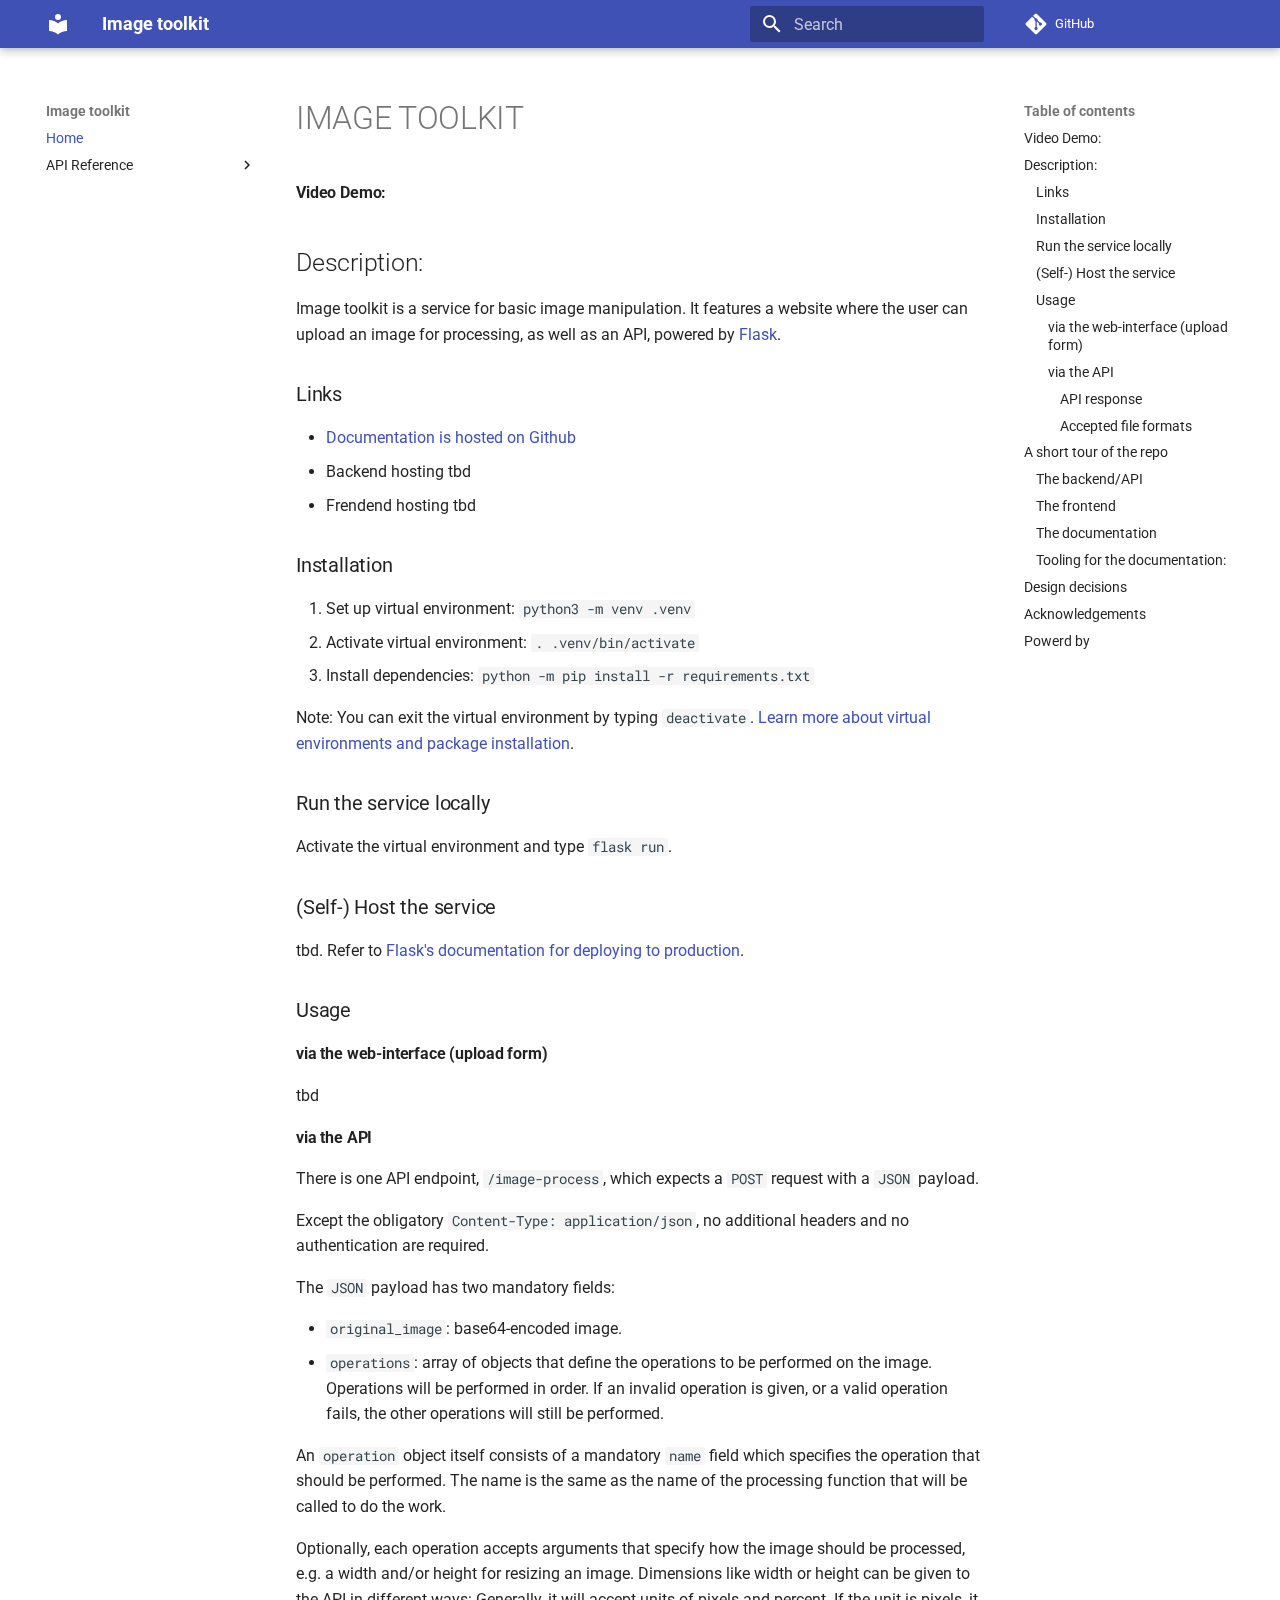
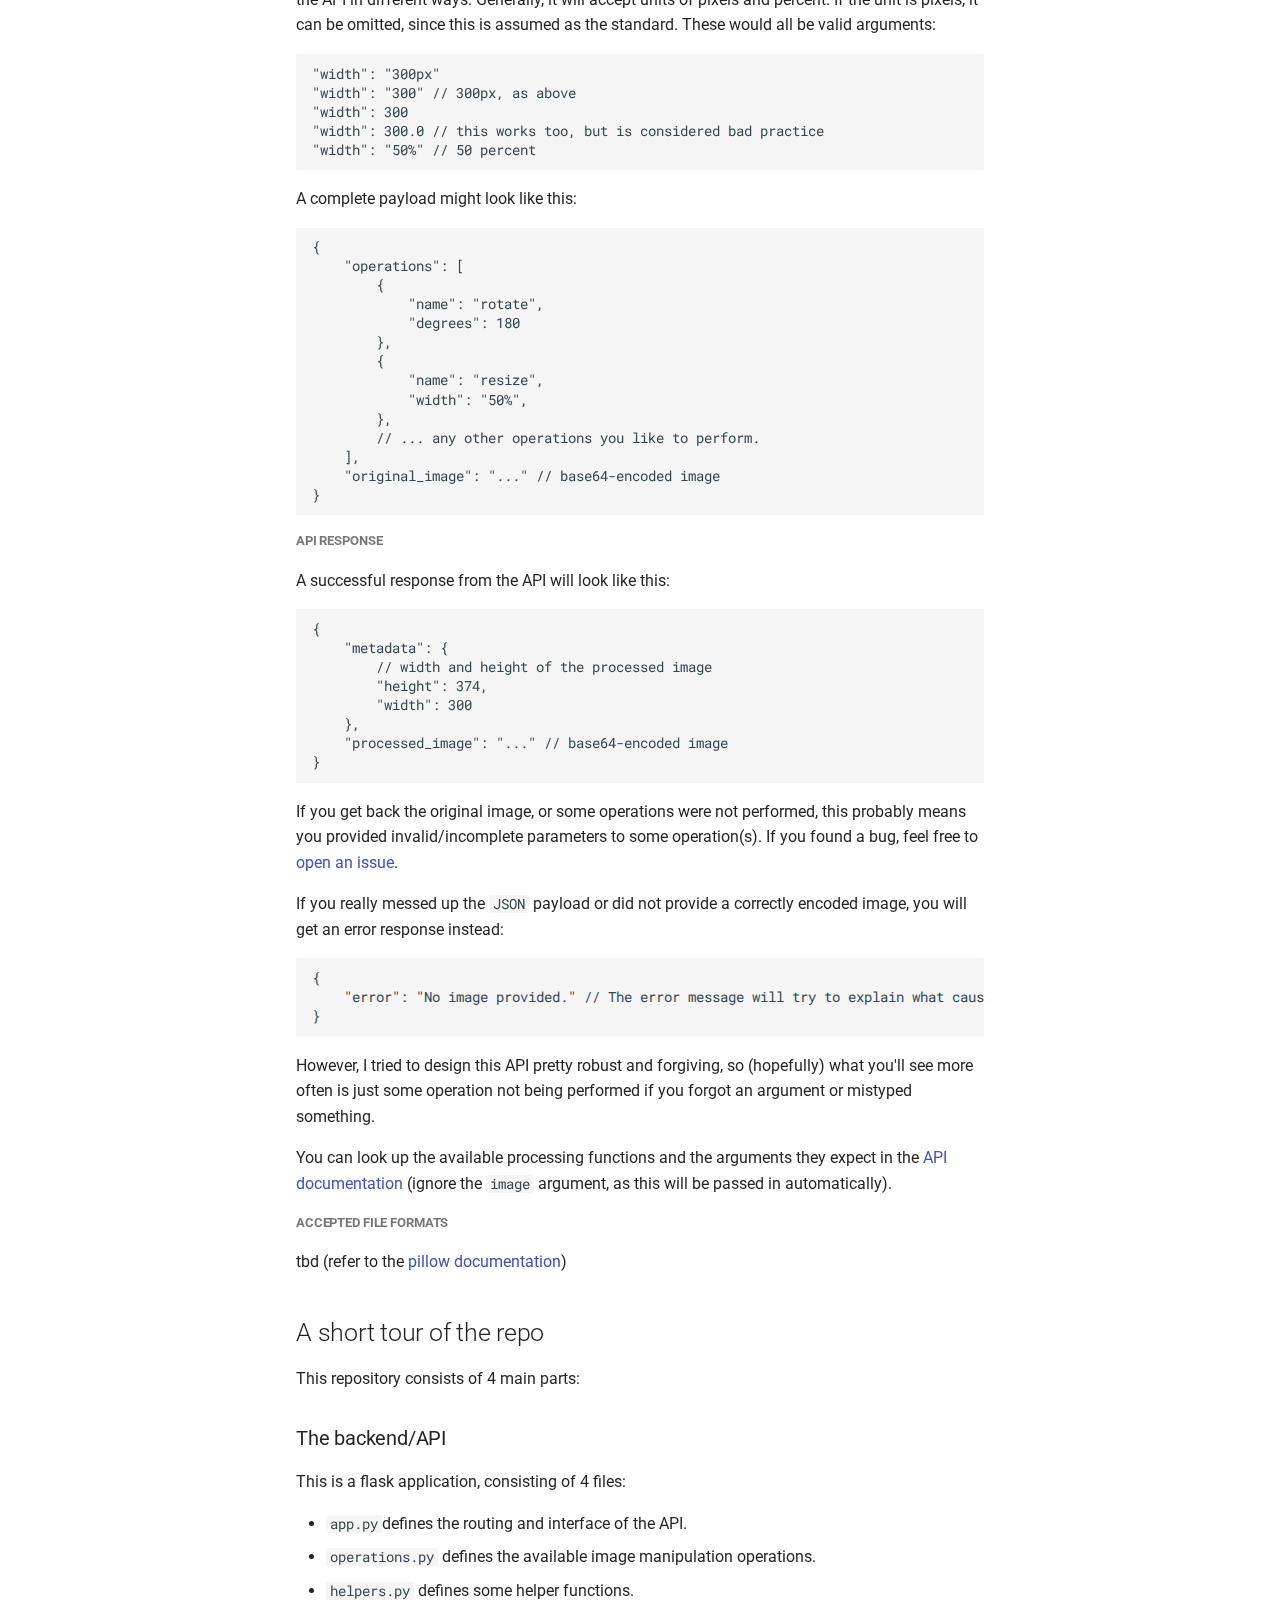
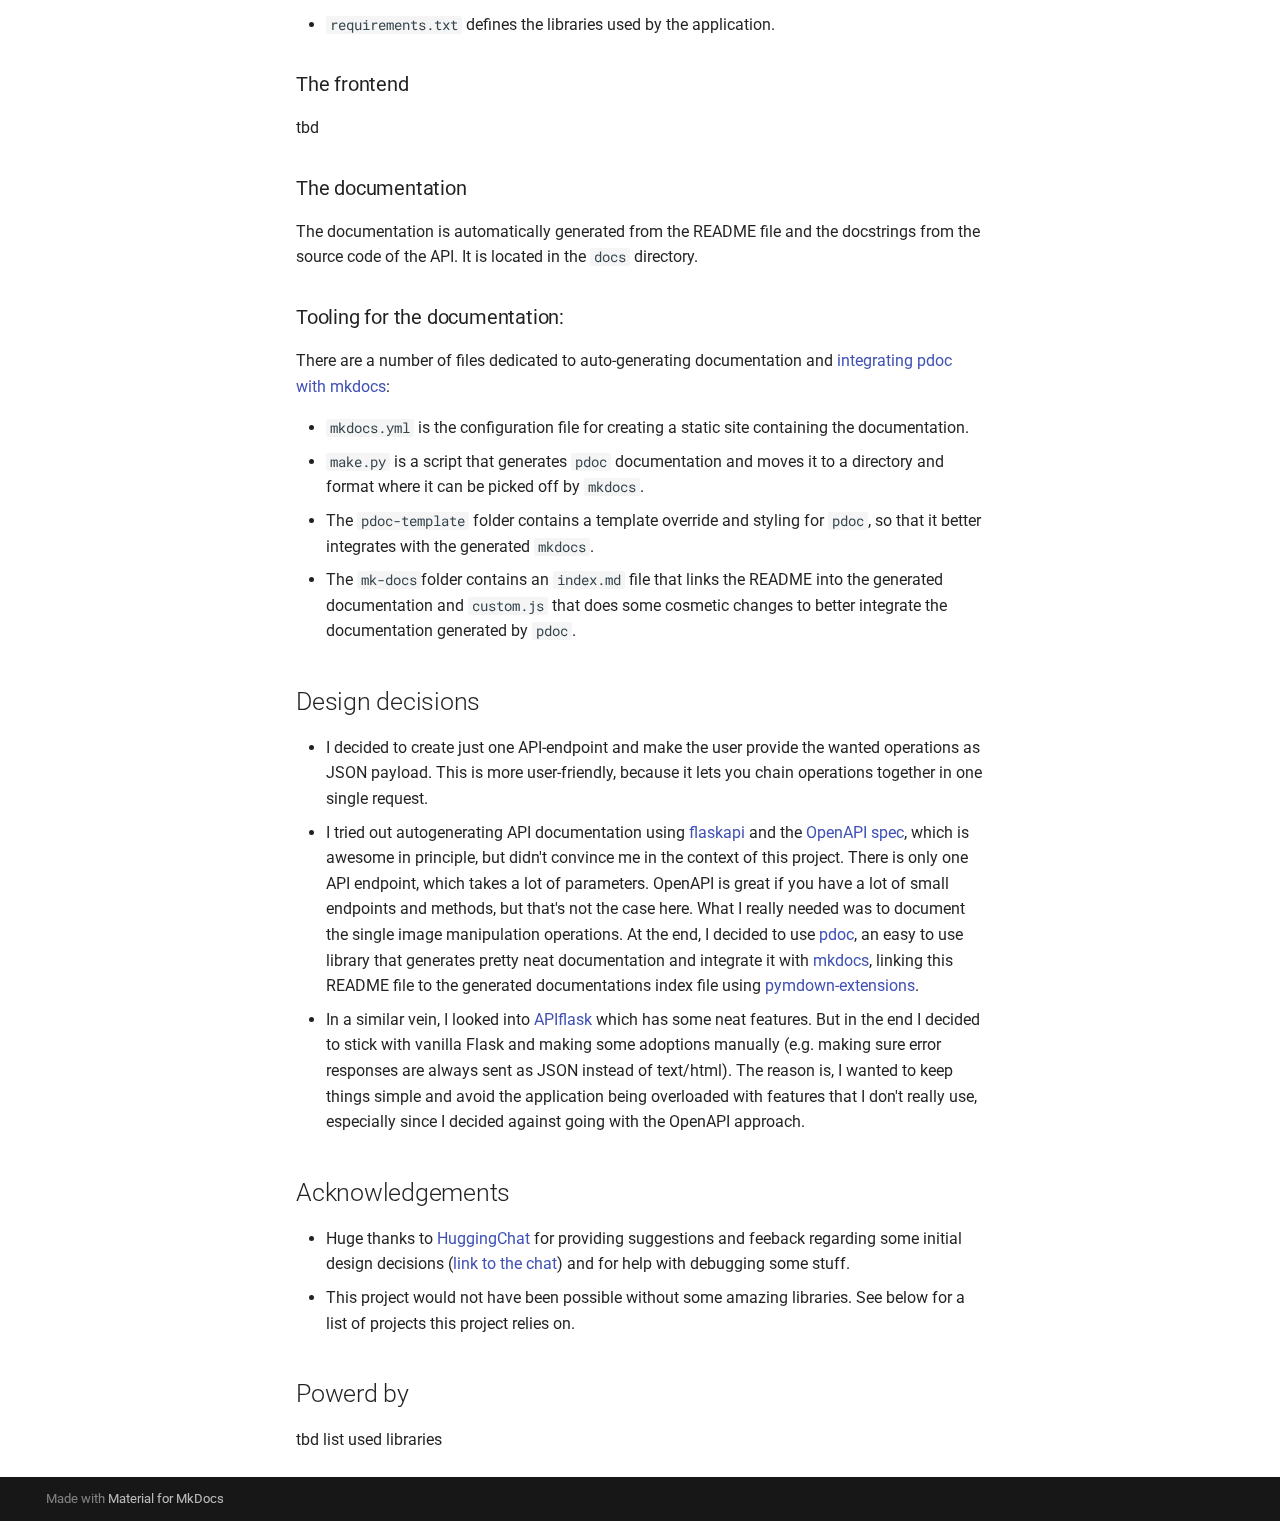
==== docs/index.html @ 726e7f07 "Update README and rebuild documentation." ====
<!doctype html>
<html lang="en" class="no-js">
  <head>
    
      <meta charset="utf-8">
      <meta name="viewport" content="width=device-width,initial-scale=1">
      
      
      
      
      
        <link rel="next" href="api/operations/">
      
      
      <link rel="icon" href="assets/images/favicon.png">
      <meta name="generator" content="mkdocs-1.5.3, mkdocs-material-9.5.9">
    
    
      
        <title>Image toolkit</title>
      
    
    
      <link rel="stylesheet" href="assets/stylesheets/main.f2e4d321.min.css">
      
      


    
    
      
    
    
      
        
        
        <link rel="preconnect" href="https://fonts.gstatic.com" crossorigin>
        <link rel="stylesheet" href="https://fonts.googleapis.com/css?family=Roboto:300,300i,400,400i,700,700i%7CRoboto+Mono:400,400i,700,700i&display=fallback">
        <style>:root{--md-text-font:"Roboto";--md-code-font:"Roboto Mono"}</style>
      
    
    
    <script>__md_scope=new URL(".",location),__md_hash=e=>[...e].reduce((e,_)=>(e<<5)-e+_.charCodeAt(0),0),__md_get=(e,_=localStorage,t=__md_scope)=>JSON.parse(_.getItem(t.pathname+"."+e)),__md_set=(e,_,t=localStorage,a=__md_scope)=>{try{t.setItem(a.pathname+"."+e,JSON.stringify(_))}catch(e){}}</script>
    
      

    
    
    
  </head>
  
  
    <body dir="ltr">
  
    
    <input class="md-toggle" data-md-toggle="drawer" type="checkbox" id="__drawer" autocomplete="off">
    <input class="md-toggle" data-md-toggle="search" type="checkbox" id="__search" autocomplete="off">
    <label class="md-overlay" for="__drawer"></label>
    <div data-md-component="skip">
      
        
        <a href="#image-toolkit" class="md-skip">
          Skip to content
        </a>
      
    </div>
    <div data-md-component="announce">
      
    </div>
    
    
      

  

<header class="md-header md-header--shadow" data-md-component="header">
  <nav class="md-header__inner md-grid" aria-label="Header">
    <a href="." title="Image toolkit" class="md-header__button md-logo" aria-label="Image toolkit" data-md-component="logo">
      
  
  <svg xmlns="http://www.w3.org/2000/svg" viewBox="0 0 24 24"><path d="M12 8a3 3 0 0 0 3-3 3 3 0 0 0-3-3 3 3 0 0 0-3 3 3 3 0 0 0 3 3m0 3.54C9.64 9.35 6.5 8 3 8v11c3.5 0 6.64 1.35 9 3.54 2.36-2.19 5.5-3.54 9-3.54V8c-3.5 0-6.64 1.35-9 3.54Z"/></svg>

    </a>
    <label class="md-header__button md-icon" for="__drawer">
      
      <svg xmlns="http://www.w3.org/2000/svg" viewBox="0 0 24 24"><path d="M3 6h18v2H3V6m0 5h18v2H3v-2m0 5h18v2H3v-2Z"/></svg>
    </label>
    <div class="md-header__title" data-md-component="header-title">
      <div class="md-header__ellipsis">
        <div class="md-header__topic">
          <span class="md-ellipsis">
            Image toolkit
          </span>
        </div>
        <div class="md-header__topic" data-md-component="header-topic">
          <span class="md-ellipsis">
            
              Home
            
          </span>
        </div>
      </div>
    </div>
    
    
      <script>var media,input,key,value,palette=__md_get("__palette");if(palette&&palette.color){"(prefers-color-scheme)"===palette.color.media&&(media=matchMedia("(prefers-color-scheme: light)"),input=document.querySelector(media.matches?"[data-md-color-media='(prefers-color-scheme: light)']":"[data-md-color-media='(prefers-color-scheme: dark)']"),palette.color.media=input.getAttribute("data-md-color-media"),palette.color.scheme=input.getAttribute("data-md-color-scheme"),palette.color.primary=input.getAttribute("data-md-color-primary"),palette.color.accent=input.getAttribute("data-md-color-accent"));for([key,value]of Object.entries(palette.color))document.body.setAttribute("data-md-color-"+key,value)}</script>
    
    
    
      <label class="md-header__button md-icon" for="__search">
        
        <svg xmlns="http://www.w3.org/2000/svg" viewBox="0 0 24 24"><path d="M9.5 3A6.5 6.5 0 0 1 16 9.5c0 1.61-.59 3.09-1.56 4.23l.27.27h.79l5 5-1.5 1.5-5-5v-.79l-.27-.27A6.516 6.516 0 0 1 9.5 16 6.5 6.5 0 0 1 3 9.5 6.5 6.5 0 0 1 9.5 3m0 2C7 5 5 7 5 9.5S7 14 9.5 14 14 12 14 9.5 12 5 9.5 5Z"/></svg>
      </label>
      <div class="md-search" data-md-component="search" role="dialog">
  <label class="md-search__overlay" for="__search"></label>
  <div class="md-search__inner" role="search">
    <form class="md-search__form" name="search">
      <input type="text" class="md-search__input" name="query" aria-label="Search" placeholder="Search" autocapitalize="off" autocorrect="off" autocomplete="off" spellcheck="false" data-md-component="search-query" required>
      <label class="md-search__icon md-icon" for="__search">
        
        <svg xmlns="http://www.w3.org/2000/svg" viewBox="0 0 24 24"><path d="M9.5 3A6.5 6.5 0 0 1 16 9.5c0 1.61-.59 3.09-1.56 4.23l.27.27h.79l5 5-1.5 1.5-5-5v-.79l-.27-.27A6.516 6.516 0 0 1 9.5 16 6.5 6.5 0 0 1 3 9.5 6.5 6.5 0 0 1 9.5 3m0 2C7 5 5 7 5 9.5S7 14 9.5 14 14 12 14 9.5 12 5 9.5 5Z"/></svg>
        
        <svg xmlns="http://www.w3.org/2000/svg" viewBox="0 0 24 24"><path d="M20 11v2H8l5.5 5.5-1.42 1.42L4.16 12l7.92-7.92L13.5 5.5 8 11h12Z"/></svg>
      </label>
      <nav class="md-search__options" aria-label="Search">
        
        <button type="reset" class="md-search__icon md-icon" title="Clear" aria-label="Clear" tabindex="-1">
          
          <svg xmlns="http://www.w3.org/2000/svg" viewBox="0 0 24 24"><path d="M19 6.41 17.59 5 12 10.59 6.41 5 5 6.41 10.59 12 5 17.59 6.41 19 12 13.41 17.59 19 19 17.59 13.41 12 19 6.41Z"/></svg>
        </button>
      </nav>
      
        <div class="md-search__suggest" data-md-component="search-suggest"></div>
      
    </form>
    <div class="md-search__output">
      <div class="md-search__scrollwrap" data-md-scrollfix>
        <div class="md-search-result" data-md-component="search-result">
          <div class="md-search-result__meta">
            Initializing search
          </div>
          <ol class="md-search-result__list" role="presentation"></ol>
        </div>
      </div>
    </div>
  </div>
</div>
    
    
      <div class="md-header__source">
        <a href="https://github.com/reinimax/image-toolkit" title="Go to repository" class="md-source" data-md-component="source">
  <div class="md-source__icon md-icon">
    
    <svg xmlns="http://www.w3.org/2000/svg" viewBox="0 0 448 512"><!--! Font Awesome Free 6.5.1 by @fontawesome - https://fontawesome.com License - https://fontawesome.com/license/free (Icons: CC BY 4.0, Fonts: SIL OFL 1.1, Code: MIT License) Copyright 2023 Fonticons, Inc.--><path d="M439.55 236.05 244 40.45a28.87 28.87 0 0 0-40.81 0l-40.66 40.63 51.52 51.52c27.06-9.14 52.68 16.77 43.39 43.68l49.66 49.66c34.23-11.8 61.18 31 35.47 56.69-26.49 26.49-70.21-2.87-56-37.34L240.22 199v121.85c25.3 12.54 22.26 41.85 9.08 55a34.34 34.34 0 0 1-48.55 0c-17.57-17.6-11.07-46.91 11.25-56v-123c-20.8-8.51-24.6-30.74-18.64-45L142.57 101 8.45 235.14a28.86 28.86 0 0 0 0 40.81l195.61 195.6a28.86 28.86 0 0 0 40.8 0l194.69-194.69a28.86 28.86 0 0 0 0-40.81z"/></svg>
  </div>
  <div class="md-source__repository">
    GitHub
  </div>
</a>
      </div>
    
  </nav>
  
</header>
    
    <div class="md-container" data-md-component="container">
      
      
        
          
        
      
      <main class="md-main" data-md-component="main">
        <div class="md-main__inner md-grid">
          
            
              
              <div class="md-sidebar md-sidebar--primary" data-md-component="sidebar" data-md-type="navigation" >
                <div class="md-sidebar__scrollwrap">
                  <div class="md-sidebar__inner">
                    



<nav class="md-nav md-nav--primary" aria-label="Navigation" data-md-level="0">
  <label class="md-nav__title" for="__drawer">
    <a href="." title="Image toolkit" class="md-nav__button md-logo" aria-label="Image toolkit" data-md-component="logo">
      
  
  <svg xmlns="http://www.w3.org/2000/svg" viewBox="0 0 24 24"><path d="M12 8a3 3 0 0 0 3-3 3 3 0 0 0-3-3 3 3 0 0 0-3 3 3 3 0 0 0 3 3m0 3.54C9.64 9.35 6.5 8 3 8v11c3.5 0 6.64 1.35 9 3.54 2.36-2.19 5.5-3.54 9-3.54V8c-3.5 0-6.64 1.35-9 3.54Z"/></svg>

    </a>
    Image toolkit
  </label>
  
    <div class="md-nav__source">
      <a href="https://github.com/reinimax/image-toolkit" title="Go to repository" class="md-source" data-md-component="source">
  <div class="md-source__icon md-icon">
    
    <svg xmlns="http://www.w3.org/2000/svg" viewBox="0 0 448 512"><!--! Font Awesome Free 6.5.1 by @fontawesome - https://fontawesome.com License - https://fontawesome.com/license/free (Icons: CC BY 4.0, Fonts: SIL OFL 1.1, Code: MIT License) Copyright 2023 Fonticons, Inc.--><path d="M439.55 236.05 244 40.45a28.87 28.87 0 0 0-40.81 0l-40.66 40.63 51.52 51.52c27.06-9.14 52.68 16.77 43.39 43.68l49.66 49.66c34.23-11.8 61.18 31 35.47 56.69-26.49 26.49-70.21-2.87-56-37.34L240.22 199v121.85c25.3 12.54 22.26 41.85 9.08 55a34.34 34.34 0 0 1-48.55 0c-17.57-17.6-11.07-46.91 11.25-56v-123c-20.8-8.51-24.6-30.74-18.64-45L142.57 101 8.45 235.14a28.86 28.86 0 0 0 0 40.81l195.61 195.6a28.86 28.86 0 0 0 40.8 0l194.69-194.69a28.86 28.86 0 0 0 0-40.81z"/></svg>
  </div>
  <div class="md-source__repository">
    GitHub
  </div>
</a>
    </div>
  
  <ul class="md-nav__list" data-md-scrollfix>
    
      
      
  
  
    
  
  
  
    <li class="md-nav__item md-nav__item--active">
      
      <input class="md-nav__toggle md-toggle" type="checkbox" id="__toc">
      
      
        
      
      
        <label class="md-nav__link md-nav__link--active" for="__toc">
          
  
  <span class="md-ellipsis">
    Home
  </span>
  

          <span class="md-nav__icon md-icon"></span>
        </label>
      
      <a href="." class="md-nav__link md-nav__link--active">
        
  
  <span class="md-ellipsis">
    Home
  </span>
  

      </a>
      
        

<nav class="md-nav md-nav--secondary" aria-label="Table of contents">
  
  
  
    
  
  
    <label class="md-nav__title" for="__toc">
      <span class="md-nav__icon md-icon"></span>
      Table of contents
    </label>
    <ul class="md-nav__list" data-md-component="toc" data-md-scrollfix>
      
        <li class="md-nav__item">
  <a href="#video-demo" class="md-nav__link">
    <span class="md-ellipsis">
      Video Demo:  
    </span>
  </a>
  
</li>
      
        <li class="md-nav__item">
  <a href="#description" class="md-nav__link">
    <span class="md-ellipsis">
      Description:
    </span>
  </a>
  
    <nav class="md-nav" aria-label="Description:">
      <ul class="md-nav__list">
        
          <li class="md-nav__item">
  <a href="#links" class="md-nav__link">
    <span class="md-ellipsis">
      Links
    </span>
  </a>
  
</li>
        
          <li class="md-nav__item">
  <a href="#installation" class="md-nav__link">
    <span class="md-ellipsis">
      Installation
    </span>
  </a>
  
</li>
        
          <li class="md-nav__item">
  <a href="#run-the-service-locally" class="md-nav__link">
    <span class="md-ellipsis">
      Run the service locally
    </span>
  </a>
  
</li>
        
          <li class="md-nav__item">
  <a href="#self-host-the-service" class="md-nav__link">
    <span class="md-ellipsis">
      (Self-) Host the service
    </span>
  </a>
  
</li>
        
          <li class="md-nav__item">
  <a href="#usage" class="md-nav__link">
    <span class="md-ellipsis">
      Usage
    </span>
  </a>
  
    <nav class="md-nav" aria-label="Usage">
      <ul class="md-nav__list">
        
          <li class="md-nav__item">
  <a href="#via-the-web-interface-upload-form" class="md-nav__link">
    <span class="md-ellipsis">
      via the web-interface (upload form)
    </span>
  </a>
  
</li>
        
          <li class="md-nav__item">
  <a href="#via-the-api" class="md-nav__link">
    <span class="md-ellipsis">
      via the API
    </span>
  </a>
  
    <nav class="md-nav" aria-label="via the API">
      <ul class="md-nav__list">
        
          <li class="md-nav__item">
  <a href="#api-response" class="md-nav__link">
    <span class="md-ellipsis">
      API response
    </span>
  </a>
  
</li>
        
          <li class="md-nav__item">
  <a href="#accepted-file-formats" class="md-nav__link">
    <span class="md-ellipsis">
      Accepted file formats
    </span>
  </a>
  
</li>
        
      </ul>
    </nav>
  
</li>
        
      </ul>
    </nav>
  
</li>
        
      </ul>
    </nav>
  
</li>
      
        <li class="md-nav__item">
  <a href="#a-short-tour-of-the-repo" class="md-nav__link">
    <span class="md-ellipsis">
      A short tour of the repo
    </span>
  </a>
  
    <nav class="md-nav" aria-label="A short tour of the repo">
      <ul class="md-nav__list">
        
          <li class="md-nav__item">
  <a href="#the-backendapi" class="md-nav__link">
    <span class="md-ellipsis">
      The backend/API
    </span>
  </a>
  
</li>
        
          <li class="md-nav__item">
  <a href="#the-frontend" class="md-nav__link">
    <span class="md-ellipsis">
      The frontend
    </span>
  </a>
  
</li>
        
          <li class="md-nav__item">
  <a href="#the-documentation" class="md-nav__link">
    <span class="md-ellipsis">
      The documentation
    </span>
  </a>
  
</li>
        
          <li class="md-nav__item">
  <a href="#tooling-for-the-documentation" class="md-nav__link">
    <span class="md-ellipsis">
      Tooling for the documentation:
    </span>
  </a>
  
</li>
        
      </ul>
    </nav>
  
</li>
      
        <li class="md-nav__item">
  <a href="#design-decisions" class="md-nav__link">
    <span class="md-ellipsis">
      Design decisions
    </span>
  </a>
  
</li>
      
        <li class="md-nav__item">
  <a href="#acknowledgements" class="md-nav__link">
    <span class="md-ellipsis">
      Acknowledgements
    </span>
  </a>
  
</li>
      
        <li class="md-nav__item">
  <a href="#powerd-by" class="md-nav__link">
    <span class="md-ellipsis">
      Powerd by
    </span>
  </a>
  
</li>
      
    </ul>
  
</nav>
      
    </li>
  

    
      
      
  
  
  
  
    
    
    
    
    <li class="md-nav__item md-nav__item--nested">
      
        
        
        <input class="md-nav__toggle md-toggle " type="checkbox" id="__nav_2" >
        
          
          <label class="md-nav__link" for="__nav_2" id="__nav_2_label" tabindex="0">
            
  
  <span class="md-ellipsis">
    API Reference
  </span>
  

            <span class="md-nav__icon md-icon"></span>
          </label>
        
        <nav class="md-nav" data-md-level="1" aria-labelledby="__nav_2_label" aria-expanded="false">
          <label class="md-nav__title" for="__nav_2">
            <span class="md-nav__icon md-icon"></span>
            API Reference
          </label>
          <ul class="md-nav__list" data-md-scrollfix>
            
              
                
  
  
  
  
    <li class="md-nav__item">
      <a href="api/operations/" class="md-nav__link">
        
  
  <span class="md-ellipsis">
    Processing functions
  </span>
  

      </a>
    </li>
  

              
            
          </ul>
        </nav>
      
    </li>
  

    
  </ul>
</nav>
                  </div>
                </div>
              </div>
            
            
              
              <div class="md-sidebar md-sidebar--secondary" data-md-component="sidebar" data-md-type="toc" >
                <div class="md-sidebar__scrollwrap">
                  <div class="md-sidebar__inner">
                    

<nav class="md-nav md-nav--secondary" aria-label="Table of contents">
  
  
  
    
  
  
    <label class="md-nav__title" for="__toc">
      <span class="md-nav__icon md-icon"></span>
      Table of contents
    </label>
    <ul class="md-nav__list" data-md-component="toc" data-md-scrollfix>
      
        <li class="md-nav__item">
  <a href="#video-demo" class="md-nav__link">
    <span class="md-ellipsis">
      Video Demo:  
    </span>
  </a>
  
</li>
      
        <li class="md-nav__item">
  <a href="#description" class="md-nav__link">
    <span class="md-ellipsis">
      Description:
    </span>
  </a>
  
    <nav class="md-nav" aria-label="Description:">
      <ul class="md-nav__list">
        
          <li class="md-nav__item">
  <a href="#links" class="md-nav__link">
    <span class="md-ellipsis">
      Links
    </span>
  </a>
  
</li>
        
          <li class="md-nav__item">
  <a href="#installation" class="md-nav__link">
    <span class="md-ellipsis">
      Installation
    </span>
  </a>
  
</li>
        
          <li class="md-nav__item">
  <a href="#run-the-service-locally" class="md-nav__link">
    <span class="md-ellipsis">
      Run the service locally
    </span>
  </a>
  
</li>
        
          <li class="md-nav__item">
  <a href="#self-host-the-service" class="md-nav__link">
    <span class="md-ellipsis">
      (Self-) Host the service
    </span>
  </a>
  
</li>
        
          <li class="md-nav__item">
  <a href="#usage" class="md-nav__link">
    <span class="md-ellipsis">
      Usage
    </span>
  </a>
  
    <nav class="md-nav" aria-label="Usage">
      <ul class="md-nav__list">
        
          <li class="md-nav__item">
  <a href="#via-the-web-interface-upload-form" class="md-nav__link">
    <span class="md-ellipsis">
      via the web-interface (upload form)
    </span>
  </a>
  
</li>
        
          <li class="md-nav__item">
  <a href="#via-the-api" class="md-nav__link">
    <span class="md-ellipsis">
      via the API
    </span>
  </a>
  
    <nav class="md-nav" aria-label="via the API">
      <ul class="md-nav__list">
        
          <li class="md-nav__item">
  <a href="#api-response" class="md-nav__link">
    <span class="md-ellipsis">
      API response
    </span>
  </a>
  
</li>
        
          <li class="md-nav__item">
  <a href="#accepted-file-formats" class="md-nav__link">
    <span class="md-ellipsis">
      Accepted file formats
    </span>
  </a>
  
</li>
        
      </ul>
    </nav>
  
</li>
        
      </ul>
    </nav>
  
</li>
        
      </ul>
    </nav>
  
</li>
      
        <li class="md-nav__item">
  <a href="#a-short-tour-of-the-repo" class="md-nav__link">
    <span class="md-ellipsis">
      A short tour of the repo
    </span>
  </a>
  
    <nav class="md-nav" aria-label="A short tour of the repo">
      <ul class="md-nav__list">
        
          <li class="md-nav__item">
  <a href="#the-backendapi" class="md-nav__link">
    <span class="md-ellipsis">
      The backend/API
    </span>
  </a>
  
</li>
        
          <li class="md-nav__item">
  <a href="#the-frontend" class="md-nav__link">
    <span class="md-ellipsis">
      The frontend
    </span>
  </a>
  
</li>
        
          <li class="md-nav__item">
  <a href="#the-documentation" class="md-nav__link">
    <span class="md-ellipsis">
      The documentation
    </span>
  </a>
  
</li>
        
          <li class="md-nav__item">
  <a href="#tooling-for-the-documentation" class="md-nav__link">
    <span class="md-ellipsis">
      Tooling for the documentation:
    </span>
  </a>
  
</li>
        
      </ul>
    </nav>
  
</li>
      
        <li class="md-nav__item">
  <a href="#design-decisions" class="md-nav__link">
    <span class="md-ellipsis">
      Design decisions
    </span>
  </a>
  
</li>
      
        <li class="md-nav__item">
  <a href="#acknowledgements" class="md-nav__link">
    <span class="md-ellipsis">
      Acknowledgements
    </span>
  </a>
  
</li>
      
        <li class="md-nav__item">
  <a href="#powerd-by" class="md-nav__link">
    <span class="md-ellipsis">
      Powerd by
    </span>
  </a>
  
</li>
      
    </ul>
  
</nav>
                  </div>
                </div>
              </div>
            
          
          
            <div class="md-content" data-md-component="content">
              <article class="md-content__inner md-typeset">
                
                  

  
  


<h1 id="image-toolkit">IMAGE TOOLKIT</h1>
<h4 id="video-demo">Video Demo:  <URL HERE></h4>
<h2 id="description">Description:</h2>
<p>Image toolkit  is a service for basic image manipulation. It features a website where the user can upload an image for processing, as well as an API, powered by <a href="https://flask.palletsprojects.com/">Flask</a>.</p>
<h3 id="links">Links</h3>
<ul>
<li><a href="https://reinimax.github.io/image-toolkit/">Documentation is hosted on Github</a></li>
<li>Backend hosting tbd</li>
<li>Frendend hosting tbd</li>
</ul>
<h3 id="installation">Installation</h3>
<ol>
<li>Set up virtual environment: <code>python3 -m venv .venv</code></li>
<li>Activate virtual environment: <code>. .venv/bin/activate</code></li>
<li>Install dependencies: <code>python -m pip install -r requirements.txt</code></li>
</ol>
<p>Note: You can exit the virtual environment by typing <code>deactivate</code>. <a href="https://packaging.python.org/en/latest/guides/installing-using-pip-and-virtual-environments/">Learn more about virtual environments and package installation</a>.</p>
<h3 id="run-the-service-locally">Run the service locally</h3>
<p>Activate the virtual environment and type <code>flask run</code>.</p>
<h3 id="self-host-the-service">(Self-) Host the service</h3>
<p>tbd. Refer to <a href="https://flask.palletsprojects.com/en/3.0.x/deploying/">Flask's documentation for deploying to production</a>.</p>
<h3 id="usage">Usage</h3>
<h4 id="via-the-web-interface-upload-form">via the web-interface (upload form)</h4>
<p>tbd</p>
<h4 id="via-the-api">via the API</h4>
<p>There is one API endpoint, <code>/image-process</code>, which expects a <code>POST</code> request with a <code>JSON</code> payload.</p>
<p>Except the obligatory <code>Content-Type: application/json</code>, no additional headers and no authentication are required.</p>
<p>The <code>JSON</code> payload has two mandatory fields:</p>
<ul>
<li><code>original_image</code>: base64-encoded image.</li>
<li><code>operations</code>: array of objects that define the operations to be performed on the image. Operations will be performed in order. If an invalid operation is given,
or a valid operation fails, the other operations will still be performed.</li>
</ul>
<p>An <code>operation</code> object itself consists of a mandatory <code>name</code> field which specifies the operation that should be performed. The name is the same as the name of the processing function
that will be called to do the work.</p>
<p>Optionally, each operation accepts arguments that specify how the image should be processed, e.g. a width and/or height for resizing an image. Dimensions like width or height can be given to the API in different ways: Generally, it will accept units of pixels and percent. If the unit is pixels, it can be omitted, since this is assumed as the standard. These would all be valid arguments:</p>
<pre><code>&quot;width&quot;: &quot;300px&quot;
&quot;width&quot;: &quot;300&quot; // 300px, as above
&quot;width&quot;: 300
&quot;width&quot;: 300.0 // this works too, but is considered bad practice
&quot;width&quot;: &quot;50%&quot; // 50 percent
</code></pre>
<p>A complete payload might look like this:</p>
<pre><code>{
    &quot;operations&quot;: [
        {
            &quot;name&quot;: &quot;rotate&quot;,
            &quot;degrees&quot;: 180
        },
        {
            &quot;name&quot;: &quot;resize&quot;,
            &quot;width&quot;: &quot;50%&quot;,
        },
        // ... any other operations you like to perform.
    ],
    &quot;original_image&quot;: &quot;...&quot; // base64-encoded image
}
</code></pre>
<h5 id="api-response">API response</h5>
<p>A successful response from the API will look like this:</p>
<pre><code>{
    &quot;metadata&quot;: {
        // width and height of the processed image
        &quot;height&quot;: 374,
        &quot;width&quot;: 300
    },
    &quot;processed_image&quot;: &quot;...&quot; // base64-encoded image
}
</code></pre>
<p>If you get back the original image, or some operations were not performed, this probably means you provided invalid/incomplete parameters to some operation(s). If you found a bug, feel free to <a href="https://github.com/reinimax/image-toolkit/issues">open an issue</a>.</p>
<p>If you really messed up the <code>JSON</code> payload or did not provide a correctly encoded image, you will get an error response instead:</p>
<pre><code>{
    &quot;error&quot;: &quot;No image provided.&quot; // The error message will try to explain what caused the error.
}
</code></pre>
<p>However, I tried to design this API pretty robust and forgiving, so (hopefully) what you'll see more often is just some operation not being performed if you forgot an argument or mistyped something.</p>
<p>You can look up the available processing functions and the arguments they expect in the <a href="/api/operations/">API documentation</a> (ignore the <code>image</code> argument, as this will be passed in automatically).</p>
<h5 id="accepted-file-formats">Accepted file formats</h5>
<p>tbd (refer to the <a href="https://pillow.readthedocs.io/en/stable/handbook/image-file-formats.html">pillow documentation</a>)</p>
<h2 id="a-short-tour-of-the-repo">A short tour of the repo</h2>
<p>This repository consists of 4 main parts:</p>
<h3 id="the-backendapi">The backend/API</h3>
<p>This is a flask application, consisting of 4 files:</p>
<ul>
<li><code>app.py</code>defines the routing and interface of the API.</li>
<li><code>operations.py</code> defines the available image manipulation operations.</li>
<li><code>helpers.py</code> defines some helper functions.</li>
<li><code>requirements.txt</code> defines the libraries used by the application.</li>
</ul>
<h3 id="the-frontend">The frontend</h3>
<p>tbd</p>
<h3 id="the-documentation">The documentation</h3>
<p>The documentation is automatically generated from the README file and the docstrings from the source code of the API. It is located in the <code>docs</code> directory.</p>
<h3 id="tooling-for-the-documentation">Tooling for the documentation:</h3>
<p>There are a number of files dedicated to auto-generating documentation and <a href="https://github.com/mitmproxy/pdoc/tree/main/examples/mkdocs/">integrating pdoc with mkdocs</a>:</p>
<ul>
<li><code>mkdocs.yml</code> is the configuration file for creating a static site containing the documentation.</li>
<li><code>make.py</code> is a script that generates <code>pdoc</code> documentation and moves it to a directory and format where it can be picked off by <code>mkdocs</code>.</li>
<li>The <code>pdoc-template</code> folder contains a template override and styling for <code>pdoc</code>, so that it better integrates with the generated <code>mkdocs</code>.</li>
<li>The <code>mk-docs</code>folder contains an <code>index.md</code> file that links the README into the generated documentation and <code>custom.js</code> that does some cosmetic changes to better integrate the documentation generated by <code>pdoc</code>.</li>
</ul>
<h2 id="design-decisions">Design decisions</h2>
<ul>
<li>I decided to create just one API-endpoint and make the user provide the wanted operations as JSON payload. This is more user-friendly, because it lets you chain operations together in one single request.</li>
<li>I tried out autogenerating API documentation using <a href="https://github.com/apiflask/apiflask">flaskapi</a> and the <a href="https://www.openapis.org/">OpenAPI spec</a>, which is awesome in principle, but didn't convince me in the context of this project.
There is only one API endpoint, which takes a lot of parameters. OpenAPI is great if you have a lot of small endpoints and methods, but that's not the case here. What I really needed was
to document the single image manipulation operations. At the end, I decided to use <a href="https://pdoc.dev/">pdoc</a>, an easy to use library that generates pretty neat documentation and integrate it with <a href="https://www.mkdocs.org/">mkdocs</a>, linking this README file to the generated documentations index file using <a href="https://github.com/facelessuser/pymdown-extensions">pymdown-extensions</a>.</li>
<li>In a similar vein, I looked into <a href="https://apiflask.com/">APIflask</a> which has some neat features. But in the end I decided to stick with vanilla Flask and making some adoptions manually (e.g. making sure error responses are always sent as JSON instead of text/html). The reason is, I wanted to keep things simple and avoid the application being overloaded with features that I don't really use, especially since I decided against going with the OpenAPI approach.</li>
</ul>
<h2 id="acknowledgements">Acknowledgements</h2>
<ul>
<li>Huge thanks to <a href="https://huggingface.co/chat/">HuggingChat</a> for providing suggestions and feeback regarding some initial design decisions (<a href="https://hf.co/chat/r/Oqo8rfK">link to the chat</a>)
and for help with debugging some stuff.</li>
<li>This project would not have been possible without some amazing libraries. See below for a list of projects this project relies on.</li>
</ul>
<h2 id="powerd-by">Powerd by</h2>
<p>tbd list used libraries</p>












                
              </article>
            </div>
          
          
<script>var target=document.getElementById(location.hash.slice(1));target&&target.name&&(target.checked=target.name.startsWith("__tabbed_"))</script>
        </div>
        
      </main>
      
        <footer class="md-footer">
  
  <div class="md-footer-meta md-typeset">
    <div class="md-footer-meta__inner md-grid">
      <div class="md-copyright">
  
  
    Made with
    <a href="https://squidfunk.github.io/mkdocs-material/" target="_blank" rel="noopener">
      Material for MkDocs
    </a>
  
</div>
      
    </div>
  </div>
</footer>
      
    </div>
    <div class="md-dialog" data-md-component="dialog">
      <div class="md-dialog__inner md-typeset"></div>
    </div>
    
    
    <script id="__config" type="application/json">{"base": ".", "features": ["search.suggest"], "search": "assets/javascripts/workers/search.b8dbb3d2.min.js", "translations": {"clipboard.copied": "Copied to clipboard", "clipboard.copy": "Copy to clipboard", "search.result.more.one": "1 more on this page", "search.result.more.other": "# more on this page", "search.result.none": "No matching documents", "search.result.one": "1 matching document", "search.result.other": "# matching documents", "search.result.placeholder": "Type to start searching", "search.result.term.missing": "Missing", "select.version": "Select version"}}</script>
    
    
      <script src="assets/javascripts/bundle.8fd75fb4.min.js"></script>
      
        <script src="custom.js"></script>
      
        <script src="js/open_in_new_tab.js"></script>
      
    
  </body>
</html>
---- docs/assets/stylesheets/main.f2e4d321.min.css ----
@charset "UTF-8";html{-webkit-text-size-adjust:none;-moz-text-size-adjust:none;text-size-adjust:none;box-sizing:border-box}*,:after,:before{box-sizing:inherit}@media (prefers-reduced-motion){*,:after,:before{transition:none!important}}body{margin:0}a,button,input,label{-webkit-tap-highlight-color:transparent}a{color:inherit;text-decoration:none}hr{border:0;box-sizing:initial;display:block;height:.05rem;overflow:visible;padding:0}small{font-size:80%}sub,sup{line-height:1em}img{border-style:none}table{border-collapse:initial;border-spacing:0}td,th{font-weight:400;vertical-align:top}button{background:#0000;border:0;font-family:inherit;font-size:inherit;margin:0;padding:0}input{border:0;outline:none}:root{--md-primary-fg-color:#4051b5;--md-primary-fg-color--light:#5d6cc0;--md-primary-fg-color--dark:#303fa1;--md-primary-bg-color:#fff;--md-primary-bg-color--light:#ffffffb3;--md-accent-fg-color:#526cfe;--md-accent-fg-color--transparent:#526cfe1a;--md-accent-bg-color:#fff;--md-accent-bg-color--light:#ffffffb3}[data-md-color-scheme=default]{color-scheme:light}[data-md-color-scheme=default] img[src$="#gh-dark-mode-only"],[data-md-color-scheme=default] img[src$="#only-dark"]{display:none}:root,[data-md-color-scheme=default]{--md-hue:225deg;--md-default-fg-color:#000000de;--md-default-fg-color--light:#0000008a;--md-default-fg-color--lighter:#00000052;--md-default-fg-color--lightest:#00000012;--md-default-bg-color:#fff;--md-default-bg-color--light:#ffffffb3;--md-default-bg-color--lighter:#ffffff4d;--md-default-bg-color--lightest:#ffffff1f;--md-code-fg-color:#36464e;--md-code-bg-color:#f5f5f5;--md-code-hl-color:#4287ff;--md-code-hl-color--light:#4287ff1a;--md-code-hl-number-color:#d52a2a;--md-code-hl-special-color:#db1457;--md-code-hl-function-color:#a846b9;--md-code-hl-constant-color:#6e59d9;--md-code-hl-keyword-color:#3f6ec6;--md-code-hl-string-color:#1c7d4d;--md-code-hl-name-color:var(--md-code-fg-color);--md-code-hl-operator-color:var(--md-default-fg-color--light);--md-code-hl-punctuation-color:var(--md-default-fg-color--light);--md-code-hl-comment-color:var(--md-default-fg-color--light);--md-code-hl-generic-color:var(--md-default-fg-color--light);--md-code-hl-variable-color:var(--md-default-fg-color--light);--md-typeset-color:var(--md-default-fg-color);--md-typeset-a-color:var(--md-primary-fg-color);--md-typeset-del-color:#f5503d26;--md-typeset-ins-color:#0bd57026;--md-typeset-kbd-color:#fafafa;--md-typeset-kbd-accent-color:#fff;--md-typeset-kbd-border-color:#b8b8b8;--md-typeset-mark-color:#ffff0080;--md-typeset-table-color:#0000001f;--md-typeset-table-color--light:rgba(0,0,0,.035);--md-admonition-fg-color:var(--md-default-fg-color);--md-admonition-bg-color:var(--md-default-bg-color);--md-warning-fg-color:#000000de;--md-warning-bg-color:#ff9;--md-footer-fg-color:#fff;--md-footer-fg-color--light:#ffffffb3;--md-footer-fg-color--lighter:#ffffff73;--md-footer-bg-color:#000000de;--md-footer-bg-color--dark:#00000052;--md-shadow-z1:0 0.2rem 0.5rem #0000000d,0 0 0.05rem #0000001a;--md-shadow-z2:0 0.2rem 0.5rem #0000001a,0 0 0.05rem #00000040;--md-shadow-z3:0 0.2rem 0.5rem #0003,0 0 0.05rem #00000059}.md-icon svg{fill:currentcolor;display:block;height:1.2rem;width:1.2rem}body{-webkit-font-smoothing:antialiased;-moz-osx-font-smoothing:grayscale;--md-text-font-family:var(--md-text-font,_),-apple-system,BlinkMacSystemFont,Helvetica,Arial,sans-serif;--md-code-font-family:var(--md-code-font,_),SFMono-Regular,Consolas,Menlo,monospace}aside,body,input{font-feature-settings:"kern","liga";color:var(--md-typeset-color);font-family:var(--md-text-font-family)}code,kbd,pre{font-feature-settings:"kern";font-family:var(--md-code-font-family)}:root{--md-typeset-table-sort-icon:url('data:image/svg+xml;charset=utf-8,<svg xmlns="http://www.w3.org/2000/svg" viewBox="0 0 24 24"><path d="m18 21-4-4h3V7h-3l4-4 4 4h-3v10h3M2 19v-2h10v2M2 13v-2h7v2M2 7V5h4v2H2Z"/></svg>');--md-typeset-table-sort-icon--asc:url('data:image/svg+xml;charset=utf-8,<svg xmlns="http://www.w3.org/2000/svg" viewBox="0 0 24 24"><path d="M19 17h3l-4 4-4-4h3V3h2M2 17h10v2H2M6 5v2H2V5m0 6h7v2H2v-2Z"/></svg>');--md-typeset-table-sort-icon--desc:url('data:image/svg+xml;charset=utf-8,<svg xmlns="http://www.w3.org/2000/svg" viewBox="0 0 24 24"><path d="M19 7h3l-4-4-4 4h3v14h2M2 17h10v2H2M6 5v2H2V5m0 6h7v2H2v-2Z"/></svg>')}.md-typeset{-webkit-print-color-adjust:exact;color-adjust:exact;font-size:.8rem;line-height:1.6}@media print{.md-typeset{font-size:.68rem}}.md-typeset blockquote,.md-typeset dl,.md-typeset figure,.md-typeset ol,.md-typeset pre,.md-typeset ul{margin-bottom:1em;margin-top:1em}.md-typeset h1{color:var(--md-default-fg-color--light);font-size:2em;line-height:1.3;margin:0 0 1.25em}.md-typeset h1,.md-typeset h2{font-weight:300;letter-spacing:-.01em}.md-typeset h2{font-size:1.5625em;line-height:1.4;margin:1.6em 0 .64em}.md-typeset h3{font-size:1.25em;font-weight:400;letter-spacing:-.01em;line-height:1.5;margin:1.6em 0 .8em}.md-typeset h2+h3{margin-top:.8em}.md-typeset h4{font-weight:700;letter-spacing:-.01em;margin:1em 0}.md-typeset h5,.md-typeset h6{color:var(--md-default-fg-color--light);font-size:.8em;font-weight:700;letter-spacing:-.01em;margin:1.25em 0}.md-typeset h5{text-transform:uppercase}.md-typeset hr{border-bottom:.05rem solid var(--md-default-fg-color--lightest);display:flow-root;margin:1.5em 0}.md-typeset a{color:var(--md-typeset-a-color);word-break:break-word}.md-typeset a,.md-typeset a:before{transition:color 125ms}.md-typeset a:focus,.md-typeset a:hover{color:var(--md-accent-fg-color)}.md-typeset a:focus code,.md-typeset a:hover code{background-color:var(--md-accent-fg-color--transparent)}.md-typeset a code{color:currentcolor;transition:background-color 125ms}.md-typeset a.focus-visible{outline-color:var(--md-accent-fg-color);outline-offset:.2rem}.md-typeset code,.md-typeset kbd,.md-typeset pre{color:var(--md-code-fg-color);direction:ltr;font-variant-ligatures:none}@media print{.md-typeset code,.md-typeset kbd,.md-typeset pre{white-space:pre-wrap}}.md-typeset code{background-color:var(--md-code-bg-color);border-radius:.1rem;-webkit-box-decoration-break:clone;box-decoration-break:clone;font-size:.85em;padding:0 .2941176471em;word-break:break-word}.md-typeset code:not(.focus-visible){-webkit-tap-highlight-color:transparent;outline:none}.md-typeset pre{display:flow-root;line-height:1.4;position:relative}.md-typeset pre>code{-webkit-box-decoration-break:slice;box-decoration-break:slice;box-shadow:none;display:block;margin:0;outline-color:var(--md-accent-fg-color);overflow:auto;padding:.7720588235em 1.1764705882em;scrollbar-color:var(--md-default-fg-color--lighter) #0000;scrollbar-width:thin;touch-action:auto;word-break:normal}.md-typeset pre>code:hover{scrollbar-color:var(--md-accent-fg-color) #0000}.md-typeset pre>code::-webkit-scrollbar{height:.2rem;width:.2rem}.md-typeset pre>code::-webkit-scrollbar-thumb{background-color:var(--md-default-fg-color--lighter)}.md-typeset pre>code::-webkit-scrollbar-thumb:hover{background-color:var(--md-accent-fg-color)}.md-typeset kbd{background-color:var(--md-typeset-kbd-color);border-radius:.1rem;box-shadow:0 .1rem 0 .05rem var(--md-typeset-kbd-border-color),0 .1rem 0 var(--md-typeset-kbd-border-color),0 -.1rem .2rem var(--md-typeset-kbd-accent-color) inset;color:var(--md-default-fg-color);display:inline-block;font-size:.75em;padding:0 .6666666667em;vertical-align:text-top;word-break:break-word}.md-typeset mark{background-color:var(--md-typeset-mark-color);-webkit-box-decoration-break:clone;box-decoration-break:clone;color:inherit;word-break:break-word}.md-typeset abbr{border-bottom:.05rem dotted var(--md-default-fg-color--light);cursor:help;text-decoration:none}.md-typeset small{opacity:.75}[dir=ltr] .md-typeset sub,[dir=ltr] .md-typeset sup{margin-left:.078125em}[dir=rtl] .md-typeset sub,[dir=rtl] .md-typeset sup{margin-right:.078125em}[dir=ltr] .md-typeset blockquote{padding-left:.6rem}[dir=rtl] .md-typeset blockquote{padding-right:.6rem}[dir=ltr] .md-typeset blockquote{border-left:.2rem solid var(--md-default-fg-color--lighter)}[dir=rtl] .md-typeset blockquote{border-right:.2rem solid var(--md-default-fg-color--lighter)}.md-typeset blockquote{color:var(--md-default-fg-color--light);margin-left:0;margin-right:0}.md-typeset ul{list-style-type:disc}[dir=ltr] .md-typeset ol,[dir=ltr] .md-typeset ul{margin-left:.625em}[dir=rtl] .md-typeset ol,[dir=rtl] .md-typeset ul{margin-right:.625em}.md-typeset ol,.md-typeset ul{padding:0}.md-typeset ol:not([hidden]),.md-typeset ul:not([hidden]){display:flow-root}.md-typeset ol ol,.md-typeset ul ol{list-style-type:lower-alpha}.md-typeset ol ol ol,.md-typeset ul ol ol{list-style-type:lower-roman}[dir=ltr] .md-typeset ol li,[dir=ltr] .md-typeset ul li{margin-left:1.25em}[dir=rtl] .md-typeset ol li,[dir=rtl] .md-typeset ul li{margin-right:1.25em}.md-typeset ol li,.md-typeset ul li{margin-bottom:.5em}.md-typeset ol li blockquote,.md-typeset ol li p,.md-typeset ul li blockquote,.md-typeset ul li p{margin:.5em 0}.md-typeset ol li:last-child,.md-typeset ul li:last-child{margin-bottom:0}[dir=ltr] .md-typeset ol li ol,[dir=ltr] .md-typeset ol li ul,[dir=ltr] .md-typeset ul li ol,[dir=ltr] .md-typeset ul li ul{margin-left:.625em}[dir=rtl] .md-typeset ol li ol,[dir=rtl] .md-typeset ol li ul,[dir=rtl] .md-typeset ul li ol,[dir=rtl] .md-typeset ul li ul{margin-right:.625em}.md-typeset ol li ol,.md-typeset ol li ul,.md-typeset ul li ol,.md-typeset ul li ul{margin-bottom:.5em;margin-top:.5em}[dir=ltr] .md-typeset dd{margin-left:1.875em}[dir=rtl] .md-typeset dd{margin-right:1.875em}.md-typeset dd{margin-bottom:1.5em;margin-top:1em}.md-typeset img,.md-typeset svg,.md-typeset video{height:auto;max-width:100%}.md-typeset img[align=left]{margin:1em 1em 1em 0}.md-typeset img[align=right]{margin:1em 0 1em 1em}.md-typeset img[align]:only-child{margin-top:0}.md-typeset figure{display:flow-root;margin:1em auto;max-width:100%;text-align:center;width:-webkit-fit-content;width:-moz-fit-content;width:fit-content}.md-typeset figure img{display:block;margin:0 auto}.md-typeset figcaption{font-style:italic;margin:1em auto;max-width:24rem}.md-typeset iframe{max-width:100%}.md-typeset table:not([class]){background-color:var(--md-default-bg-color);border:.05rem solid var(--md-typeset-table-color);border-radius:.1rem;display:inline-block;font-size:.64rem;max-width:100%;overflow:auto;touch-action:auto}@media print{.md-typeset table:not([class]){display:table}}.md-typeset table:not([class])+*{margin-top:1.5em}.md-typeset table:not([class]) td>:first-child,.md-typeset table:not([class]) th>:first-child{margin-top:0}.md-typeset table:not([class]) td>:last-child,.md-typeset table:not([class]) th>:last-child{margin-bottom:0}.md-typeset table:not([class]) td:not([align]),.md-typeset table:not([class]) th:not([align]){text-align:left}[dir=rtl] .md-typeset table:not([class]) td:not([align]),[dir=rtl] .md-typeset table:not([class]) th:not([align]){text-align:right}.md-typeset table:not([class]) th{font-weight:700;min-width:5rem;padding:.9375em 1.25em;vertical-align:top}.md-typeset table:not([class]) td{border-top:.05rem solid var(--md-typeset-table-color);padding:.9375em 1.25em;vertical-align:top}.md-typeset table:not([class]) tbody tr{transition:background-color 125ms}.md-typeset table:not([class]) tbody tr:hover{background-color:var(--md-typeset-table-color--light);box-shadow:0 .05rem 0 var(--md-default-bg-color) inset}.md-typeset table:not([class]) a{word-break:normal}.md-typeset table th[role=columnheader]{cursor:pointer}[dir=ltr] .md-typeset table th[role=columnheader]:after{margin-left:.5em}[dir=rtl] .md-typeset table th[role=columnheader]:after{margin-right:.5em}.md-typeset table th[role=columnheader]:after{content:"";display:inline-block;height:1.2em;-webkit-mask-image:var(--md-typeset-table-sort-icon);mask-image:var(--md-typeset-table-sort-icon);-webkit-mask-repeat:no-repeat;mask-repeat:no-repeat;-webkit-mask-size:contain;mask-size:contain;transition:background-color 125ms;vertical-align:text-bottom;width:1.2em}.md-typeset table th[role=columnheader]:hover:after{background-color:var(--md-default-fg-color--lighter)}.md-typeset table th[role=columnheader][aria-sort=ascending]:after{background-color:var(--md-default-fg-color--light);-webkit-mask-image:var(--md-typeset-table-sort-icon--asc);mask-image:var(--md-typeset-table-sort-icon--asc)}.md-typeset table th[role=columnheader][aria-sort=descending]:after{background-color:var(--md-default-fg-color--light);-webkit-mask-image:var(--md-typeset-table-sort-icon--desc);mask-image:var(--md-typeset-table-sort-icon--desc)}.md-typeset__scrollwrap{margin:1em -.8rem;overflow-x:auto;touch-action:auto}.md-typeset__table{display:inline-block;margin-bottom:.5em;padding:0 .8rem}@media print{.md-typeset__table{display:block}}html .md-typeset__table table{display:table;margin:0;overflow:hidden;width:100%}@media screen and (max-width:44.984375em){.md-content__inner>pre{margin:1em -.8rem}.md-content__inner>pre code{border-radius:0}}.md-typeset .md-author{border-radius:100%;display:block;flex-shrink:0;height:1.6rem;overflow:hidden;position:relative;transition:color 125ms,transform 125ms;width:1.6rem}.md-typeset .md-author img{display:block}.md-typeset .md-author--more{background:var(--md-default-fg-color--lightest);color:var(--md-default-fg-color--lighter);font-size:.6rem;font-weight:700;line-height:1.6rem;text-align:center}.md-typeset .md-author--long{height:2.4rem;width:2.4rem}.md-typeset a.md-author{transform:scale(1)}.md-typeset a.md-author img{filter:grayscale(100%) opacity(75%);transition:filter 125ms}.md-typeset a.md-author:focus,.md-typeset a.md-author:hover{transform:scale(1.1);z-index:1}.md-typeset a.md-author:focus img,.md-typeset a.md-author:hover img{filter:grayscale(0)}.md-banner{background-color:var(--md-footer-bg-color);color:var(--md-footer-fg-color);overflow:auto}@media print{.md-banner{display:none}}.md-banner--warning{background-color:var(--md-warning-bg-color);color:var(--md-warning-fg-color)}.md-banner__inner{font-size:.7rem;margin:.6rem auto;padding:0 .8rem}[dir=ltr] .md-banner__button{float:right}[dir=rtl] .md-banner__button{float:left}.md-banner__button{color:inherit;cursor:pointer;transition:opacity .25s}.no-js .md-banner__button{display:none}.md-banner__button:hover{opacity:.7}html{font-size:125%;height:100%;overflow-x:hidden}@media screen and (min-width:100em){html{font-size:137.5%}}@media screen and (min-width:125em){html{font-size:150%}}body{background-color:var(--md-default-bg-color);display:flex;flex-direction:column;font-size:.5rem;min-height:100%;position:relative;width:100%}@media print{body{display:block}}@media screen and (max-width:59.984375em){body[data-md-scrolllock]{position:fixed}}.md-grid{margin-left:auto;margin-right:auto;max-width:61rem}.md-container{display:flex;flex-direction:column;flex-grow:1}@media print{.md-container{display:block}}.md-main{flex-grow:1}.md-main__inner{display:flex;height:100%;margin-top:1.5rem}.md-ellipsis{overflow:hidden;text-overflow:ellipsis}.md-toggle{display:none}.md-option{height:0;opacity:0;position:absolute;width:0}.md-option:checked+label:not([hidden]){display:block}.md-option.focus-visible+label{outline-color:var(--md-accent-fg-color);outline-style:auto}.md-skip{background-color:var(--md-default-fg-color);border-radius:.1rem;color:var(--md-default-bg-color);font-size:.64rem;margin:.5rem;opacity:0;outline-color:var(--md-accent-fg-color);padding:.3rem .5rem;position:fixed;transform:translateY(.4rem);z-index:-1}.md-skip:focus{opacity:1;transform:translateY(0);transition:transform .25s cubic-bezier(.4,0,.2,1),opacity 175ms 75ms;z-index:10}@page{margin:25mm}:root{--md-clipboard-icon:url('data:image/svg+xml;charset=utf-8,<svg xmlns="http://www.w3.org/2000/svg" viewBox="0 0 24 24"><path d="M19 21H8V7h11m0-2H8a2 2 0 0 0-2 2v14a2 2 0 0 0 2 2h11a2 2 0 0 0 2-2V7a2 2 0 0 0-2-2m-3-4H4a2 2 0 0 0-2 2v14h2V3h12V1Z"/></svg>')}.md-clipboard{border-radius:.1rem;color:var(--md-default-fg-color--lightest);cursor:pointer;height:1.5em;outline-color:var(--md-accent-fg-color);outline-offset:.1rem;position:absolute;right:.5em;top:.5em;transition:color .25s;width:1.5em;z-index:1}@media print{.md-clipboard{display:none}}.md-clipboard:not(.focus-visible){-webkit-tap-highlight-color:transparent;outline:none}:hover>.md-clipboard{color:var(--md-default-fg-color--light)}.md-clipboard:focus,.md-clipboard:hover{color:var(--md-accent-fg-color)}.md-clipboard:after{background-color:currentcolor;content:"";display:block;height:1.125em;margin:0 auto;-webkit-mask-image:var(--md-clipboard-icon);mask-image:var(--md-clipboard-icon);-webkit-mask-position:center;mask-position:center;-webkit-mask-repeat:no-repeat;mask-repeat:no-repeat;-webkit-mask-size:contain;mask-size:contain;width:1.125em}.md-clipboard--inline{cursor:pointer}.md-clipboard--inline code{transition:color .25s,background-color .25s}.md-clipboard--inline:focus code,.md-clipboard--inline:hover code{background-color:var(--md-accent-fg-color--transparent);color:var(--md-accent-fg-color)}@keyframes consent{0%{opacity:0;transform:translateY(100%)}to{opacity:1;transform:translateY(0)}}@keyframes overlay{0%{opacity:0}to{opacity:1}}.md-consent__overlay{animation:overlay .25s both;-webkit-backdrop-filter:blur(.1rem);backdrop-filter:blur(.1rem);background-color:#0000008a;height:100%;opacity:1;position:fixed;top:0;width:100%;z-index:5}.md-consent__inner{animation:consent .5s cubic-bezier(.1,.7,.1,1) both;background-color:var(--md-default-bg-color);border:0;border-radius:.1rem;bottom:0;box-shadow:0 0 .2rem #0000001a,0 .2rem .4rem #0003;max-height:100%;overflow:auto;padding:0;position:fixed;width:100%;z-index:5}.md-consent__form{padding:.8rem}.md-consent__settings{display:none;margin:1em 0}input:checked+.md-consent__settings{display:block}.md-consent__controls{margin-bottom:.8rem}.md-typeset .md-consent__controls .md-button{display:inline}@media screen and (max-width:44.984375em){.md-typeset .md-consent__controls .md-button{display:block;margin-top:.4rem;text-align:center;width:100%}}.md-consent label{cursor:pointer}.md-content{flex-grow:1;min-width:0}.md-content__inner{margin:0 .8rem 1.2rem;padding-top:.6rem}@media screen and (min-width:76.25em){[dir=ltr] .md-sidebar--primary:not([hidden])~.md-content>.md-content__inner{margin-left:1.2rem}[dir=ltr] .md-sidebar--secondary:not([hidden])~.md-content>.md-content__inner,[dir=rtl] .md-sidebar--primary:not([hidden])~.md-content>.md-content__inner{margin-right:1.2rem}[dir=rtl] .md-sidebar--secondary:not([hidden])~.md-content>.md-content__inner{margin-left:1.2rem}}.md-content__inner:before{content:"";display:block;height:.4rem}.md-content__inner>:last-child{margin-bottom:0}[dir=ltr] .md-content__button{float:right}[dir=rtl] .md-content__button{float:left}[dir=ltr] .md-content__button{margin-left:.4rem}[dir=rtl] .md-content__button{margin-right:.4rem}.md-content__button{margin:.4rem 0;padding:0}@media print{.md-content__button{display:none}}.md-typeset .md-content__button{color:var(--md-default-fg-color--lighter)}.md-content__button svg{display:inline;vertical-align:top}[dir=rtl] .md-content__button svg{transform:scaleX(-1)}[dir=ltr] .md-dialog{right:.8rem}[dir=rtl] .md-dialog{left:.8rem}.md-dialog{background-color:var(--md-default-fg-color);border-radius:.1rem;bottom:.8rem;box-shadow:var(--md-shadow-z3);min-width:11.1rem;opacity:0;padding:.4rem .6rem;pointer-events:none;position:fixed;transform:translateY(100%);transition:transform 0ms .4s,opacity .4s;z-index:4}@media print{.md-dialog{display:none}}.md-dialog--active{opacity:1;pointer-events:auto;transform:translateY(0);transition:transform .4s cubic-bezier(.075,.85,.175,1),opacity .4s}.md-dialog__inner{color:var(--md-default-bg-color);font-size:.7rem}.md-feedback{margin:2em 0 1em;text-align:center}.md-feedback fieldset{border:none;margin:0;padding:0}.md-feedback__title{font-weight:700;margin:1em auto}.md-feedback__inner{position:relative}.md-feedback__list{display:flex;flex-wrap:wrap;place-content:baseline center;position:relative}.md-feedback__list:hover .md-icon:not(:disabled){color:var(--md-default-fg-color--lighter)}:disabled .md-feedback__list{min-height:1.8rem}.md-feedback__icon{color:var(--md-default-fg-color--light);cursor:pointer;flex-shrink:0;margin:0 .1rem;transition:color 125ms}.md-feedback__icon:not(:disabled).md-icon:hover{color:var(--md-accent-fg-color)}.md-feedback__icon:disabled{color:var(--md-default-fg-color--lightest);pointer-events:none}.md-feedback__note{opacity:0;position:relative;transform:translateY(.4rem);transition:transform .4s cubic-bezier(.1,.7,.1,1),opacity .15s}.md-feedback__note>*{margin:0 auto;max-width:16rem}:disabled .md-feedback__note{opacity:1;transform:translateY(0)}.md-footer{background-color:var(--md-footer-bg-color);color:var(--md-footer-fg-color)}@media print{.md-footer{display:none}}.md-footer__inner{justify-content:space-between;overflow:auto;padding:.2rem}.md-footer__inner:not([hidden]){display:flex}.md-footer__link{align-items:end;display:flex;flex-grow:0.01;margin-bottom:.4rem;margin-top:1rem;max-width:100%;outline-color:var(--md-accent-fg-color);overflow:hidden;transition:opacity .25s}.md-footer__link:focus,.md-footer__link:hover{opacity:.7}[dir=rtl] .md-footer__link svg{transform:scaleX(-1)}@media screen and (max-width:44.984375em){.md-footer__link--prev{flex-shrink:0}.md-footer__link--prev .md-footer__title{display:none}}[dir=ltr] .md-footer__link--next{margin-left:auto}[dir=rtl] .md-footer__link--next{margin-right:auto}.md-footer__link--next{text-align:right}[dir=rtl] .md-footer__link--next{text-align:left}.md-footer__title{flex-grow:1;font-size:.9rem;margin-bottom:.7rem;max-width:calc(100% - 2.4rem);padding:0 1rem;white-space:nowrap}.md-footer__button{margin:.2rem;padding:.4rem}.md-footer__direction{font-size:.64rem;opacity:.7}.md-footer-meta{background-color:var(--md-footer-bg-color--dark)}.md-footer-meta__inner{display:flex;flex-wrap:wrap;justify-content:space-between;padding:.2rem}html .md-footer-meta.md-typeset a{color:var(--md-footer-fg-color--light)}html .md-footer-meta.md-typeset a:focus,html .md-footer-meta.md-typeset a:hover{color:var(--md-footer-fg-color)}.md-copyright{color:var(--md-footer-fg-color--lighter);font-size:.64rem;margin:auto .6rem;padding:.4rem 0;width:100%}@media screen and (min-width:45em){.md-copyright{width:auto}}.md-copyright__highlight{color:var(--md-footer-fg-color--light)}.md-social{display:inline-flex;gap:.2rem;margin:0 .4rem;padding:.2rem 0 .6rem}@media screen and (min-width:45em){.md-social{padding:.6rem 0}}.md-social__link{display:inline-block;height:1.6rem;text-align:center;width:1.6rem}.md-social__link:before{line-height:1.9}.md-social__link svg{fill:currentcolor;max-height:.8rem;vertical-align:-25%}.md-typeset .md-button{border:.1rem solid;border-radius:.1rem;color:var(--md-primary-fg-color);cursor:pointer;display:inline-block;font-weight:700;padding:.625em 2em;transition:color 125ms,background-color 125ms,border-color 125ms}.md-typeset .md-button--primary{background-color:var(--md-primary-fg-color);border-color:var(--md-primary-fg-color);color:var(--md-primary-bg-color)}.md-typeset .md-button:focus,.md-typeset .md-button:hover{background-color:var(--md-accent-fg-color);border-color:var(--md-accent-fg-color);color:var(--md-accent-bg-color)}[dir=ltr] .md-typeset .md-input{border-top-left-radius:.1rem}[dir=ltr] .md-typeset .md-input,[dir=rtl] .md-typeset .md-input{border-top-right-radius:.1rem}[dir=rtl] .md-typeset .md-input{border-top-left-radius:.1rem}.md-typeset .md-input{border-bottom:.1rem solid var(--md-default-fg-color--lighter);box-shadow:var(--md-shadow-z1);font-size:.8rem;height:1.8rem;padding:0 .6rem;transition:border .25s,box-shadow .25s}.md-typeset .md-input:focus,.md-typeset .md-input:hover{border-bottom-color:var(--md-accent-fg-color);box-shadow:var(--md-shadow-z2)}.md-typeset .md-input--stretch{width:100%}.md-header{background-color:var(--md-primary-fg-color);box-shadow:0 0 .2rem #0000,0 .2rem .4rem #0000;color:var(--md-primary-bg-color);display:block;left:0;position:sticky;right:0;top:0;z-index:4}@media print{.md-header{display:none}}.md-header[hidden]{transform:translateY(-100%);transition:transform .25s cubic-bezier(.8,0,.6,1),box-shadow .25s}.md-header--shadow{box-shadow:0 0 .2rem #0000001a,0 .2rem .4rem #0003;transition:transform .25s cubic-bezier(.1,.7,.1,1),box-shadow .25s}.md-header__inner{align-items:center;display:flex;padding:0 .2rem}.md-header__button{color:currentcolor;cursor:pointer;margin:.2rem;outline-color:var(--md-accent-fg-color);padding:.4rem;position:relative;transition:opacity .25s;vertical-align:middle;z-index:1}.md-header__button:hover{opacity:.7}.md-header__button:not([hidden]){display:inline-block}.md-header__button:not(.focus-visible){-webkit-tap-highlight-color:transparent;outline:none}.md-header__button.md-logo{margin:.2rem;padding:.4rem}@media screen and (max-width:76.234375em){.md-header__button.md-logo{display:none}}.md-header__button.md-logo img,.md-header__button.md-logo svg{fill:currentcolor;display:block;height:1.2rem;width:auto}@media screen and (min-width:60em){.md-header__button[for=__search]{display:none}}.no-js .md-header__button[for=__search]{display:none}[dir=rtl] .md-header__button[for=__search] svg{transform:scaleX(-1)}@media screen and (min-width:76.25em){.md-header__button[for=__drawer]{display:none}}.md-header__topic{display:flex;max-width:100%;position:absolute;transition:transform .4s cubic-bezier(.1,.7,.1,1),opacity .15s;white-space:nowrap}.md-header__topic+.md-header__topic{opacity:0;pointer-events:none;transform:translateX(1.25rem);transition:transform .4s cubic-bezier(1,.7,.1,.1),opacity .15s;z-index:-1}[dir=rtl] .md-header__topic+.md-header__topic{transform:translateX(-1.25rem)}.md-header__topic:first-child{font-weight:700}[dir=ltr] .md-header__title{margin-left:1rem;margin-right:.4rem}[dir=rtl] .md-header__title{margin-left:.4rem;margin-right:1rem}.md-header__title{flex-grow:1;font-size:.9rem;height:2.4rem;line-height:2.4rem}.md-header__title--active .md-header__topic{opacity:0;pointer-events:none;transform:translateX(-1.25rem);transition:transform .4s cubic-bezier(1,.7,.1,.1),opacity .15s;z-index:-1}[dir=rtl] .md-header__title--active .md-header__topic{transform:translateX(1.25rem)}.md-header__title--active .md-header__topic+.md-header__topic{opacity:1;pointer-events:auto;transform:translateX(0);transition:transform .4s cubic-bezier(.1,.7,.1,1),opacity .15s;z-index:0}.md-header__title>.md-header__ellipsis{height:100%;position:relative;width:100%}.md-header__option{display:flex;flex-shrink:0;max-width:100%;transition:max-width 0ms .25s,opacity .25s .25s;white-space:nowrap}[data-md-toggle=search]:checked~.md-header .md-header__option{max-width:0;opacity:0;transition:max-width 0ms,opacity 0ms}.md-header__option>input{bottom:0}.md-header__source{display:none}@media screen and (min-width:60em){[dir=ltr] .md-header__source{margin-left:1rem}[dir=rtl] .md-header__source{margin-right:1rem}.md-header__source{display:block;max-width:11.7rem;width:11.7rem}}@media screen and (min-width:76.25em){[dir=ltr] .md-header__source{margin-left:1.4rem}[dir=rtl] .md-header__source{margin-right:1.4rem}}.md-meta{color:var(--md-default-fg-color--light);font-size:.7rem;line-height:1.3}.md-meta__list{display:inline-flex;flex-wrap:wrap;list-style:none;margin:0;padding:0}.md-meta__item:not(:last-child):after{content:"·";margin-left:.2rem;margin-right:.2rem}.md-meta__link{color:var(--md-typeset-a-color)}.md-meta__link:focus,.md-meta__link:hover{color:var(--md-accent-fg-color)}.md-draft{background-color:#ff1744;border-radius:.125em;color:#fff;display:inline-block;font-weight:700;padding-left:.5714285714em;padding-right:.5714285714em}:root{--md-nav-icon--prev:url('data:image/svg+xml;charset=utf-8,<svg xmlns="http://www.w3.org/2000/svg" viewBox="0 0 24 24"><path d="M20 11v2H8l5.5 5.5-1.42 1.42L4.16 12l7.92-7.92L13.5 5.5 8 11h12Z"/></svg>');--md-nav-icon--next:url('data:image/svg+xml;charset=utf-8,<svg xmlns="http://www.w3.org/2000/svg" viewBox="0 0 24 24"><path d="M8.59 16.58 13.17 12 8.59 7.41 10 6l6 6-6 6-1.41-1.42Z"/></svg>');--md-toc-icon:url('data:image/svg+xml;charset=utf-8,<svg xmlns="http://www.w3.org/2000/svg" viewBox="0 0 24 24"><path d="M3 9h14V7H3v2m0 4h14v-2H3v2m0 4h14v-2H3v2m16 0h2v-2h-2v2m0-10v2h2V7h-2m0 6h2v-2h-2v2Z"/></svg>')}.md-nav{font-size:.7rem;line-height:1.3}.md-nav__title{color:var(--md-default-fg-color--light);display:block;font-weight:700;overflow:hidden;padding:0 .6rem;text-overflow:ellipsis}.md-nav__title .md-nav__button{display:none}.md-nav__title .md-nav__button img{height:100%;width:auto}.md-nav__title .md-nav__button.md-logo img,.md-nav__title .md-nav__button.md-logo svg{fill:currentcolor;display:block;height:2.4rem;max-width:100%;object-fit:contain;width:auto}.md-nav__list{list-style:none;margin:0;padding:0}.md-nav__link{align-items:flex-start;display:flex;gap:.4rem;margin-top:.625em;scroll-snap-align:start;transition:color 125ms}.md-nav__link--passed{color:var(--md-default-fg-color--light)}.md-nav__item .md-nav__link--active,.md-nav__item .md-nav__link--active code{color:var(--md-typeset-a-color)}.md-nav__link .md-ellipsis{position:relative}[dir=ltr] .md-nav__link .md-icon:last-child{margin-left:auto}[dir=rtl] .md-nav__link .md-icon:last-child{margin-right:auto}.md-nav__link svg{fill:currentcolor;flex-shrink:0;height:1.3em}.md-nav__link[for]:focus,.md-nav__link[for]:hover,.md-nav__link[href]:focus,.md-nav__link[href]:hover{color:var(--md-accent-fg-color);cursor:pointer}.md-nav__link.focus-visible{outline-color:var(--md-accent-fg-color);outline-offset:.2rem}.md-nav--primary .md-nav__link[for=__toc]{display:none}.md-nav--primary .md-nav__link[for=__toc] .md-icon:after{background-color:currentcolor;display:block;height:100%;-webkit-mask-image:var(--md-toc-icon);mask-image:var(--md-toc-icon);width:100%}.md-nav--primary .md-nav__link[for=__toc]~.md-nav{display:none}.md-nav__container>.md-nav__link{margin-top:0}.md-nav__container>.md-nav__link:first-child{flex-grow:1;min-width:0}.md-nav__icon{flex-shrink:0}.md-nav__source{display:none}@media screen and (max-width:76.234375em){.md-nav--primary,.md-nav--primary .md-nav{background-color:var(--md-default-bg-color);display:flex;flex-direction:column;height:100%;left:0;position:absolute;right:0;top:0;z-index:1}.md-nav--primary .md-nav__item,.md-nav--primary .md-nav__title{font-size:.8rem;line-height:1.5}.md-nav--primary .md-nav__title{background-color:var(--md-default-fg-color--lightest);color:var(--md-default-fg-color--light);cursor:pointer;height:5.6rem;line-height:2.4rem;padding:3rem .8rem .2rem;position:relative;white-space:nowrap}[dir=ltr] .md-nav--primary .md-nav__title .md-nav__icon{left:.4rem}[dir=rtl] .md-nav--primary .md-nav__title .md-nav__icon{right:.4rem}.md-nav--primary .md-nav__title .md-nav__icon{display:block;height:1.2rem;margin:.2rem;position:absolute;top:.4rem;width:1.2rem}.md-nav--primary .md-nav__title .md-nav__icon:after{background-color:currentcolor;content:"";display:block;height:100%;-webkit-mask-image:var(--md-nav-icon--prev);mask-image:var(--md-nav-icon--prev);-webkit-mask-position:center;mask-position:center;-webkit-mask-repeat:no-repeat;mask-repeat:no-repeat;-webkit-mask-size:contain;mask-size:contain;width:100%}.md-nav--primary .md-nav__title~.md-nav__list{background-color:var(--md-default-bg-color);box-shadow:0 .05rem 0 var(--md-default-fg-color--lightest) inset;overflow-y:auto;scroll-snap-type:y mandatory;touch-action:pan-y}.md-nav--primary .md-nav__title~.md-nav__list>:first-child{border-top:0}.md-nav--primary .md-nav__title[for=__drawer]{background-color:var(--md-primary-fg-color);color:var(--md-primary-bg-color);font-weight:700}.md-nav--primary .md-nav__title .md-logo{display:block;left:.2rem;margin:.2rem;padding:.4rem;position:absolute;right:.2rem;top:.2rem}.md-nav--primary .md-nav__list{flex:1}.md-nav--primary .md-nav__item{border-top:.05rem solid var(--md-default-fg-color--lightest)}.md-nav--primary .md-nav__item--active>.md-nav__link{color:var(--md-typeset-a-color)}.md-nav--primary .md-nav__item--active>.md-nav__link:focus,.md-nav--primary .md-nav__item--active>.md-nav__link:hover{color:var(--md-accent-fg-color)}.md-nav--primary .md-nav__link{margin-top:0;padding:.6rem .8rem}.md-nav--primary .md-nav__link svg{margin-top:.1em}.md-nav--primary .md-nav__link>.md-nav__link{padding:0}[dir=ltr] .md-nav--primary .md-nav__link .md-nav__icon{margin-right:-.2rem}[dir=rtl] .md-nav--primary .md-nav__link .md-nav__icon{margin-left:-.2rem}.md-nav--primary .md-nav__link .md-nav__icon{font-size:1.2rem;height:1.2rem;width:1.2rem}.md-nav--primary .md-nav__link .md-nav__icon:after{background-color:currentcolor;content:"";display:block;height:100%;-webkit-mask-image:var(--md-nav-icon--next);mask-image:var(--md-nav-icon--next);-webkit-mask-position:center;mask-position:center;-webkit-mask-repeat:no-repeat;mask-repeat:no-repeat;-webkit-mask-size:contain;mask-size:contain;width:100%}[dir=rtl] .md-nav--primary .md-nav__icon:after{transform:scale(-1)}.md-nav--primary .md-nav--secondary .md-nav{background-color:initial;position:static}[dir=ltr] .md-nav--primary .md-nav--secondary .md-nav .md-nav__link{padding-left:1.4rem}[dir=rtl] .md-nav--primary .md-nav--secondary .md-nav .md-nav__link{padding-right:1.4rem}[dir=ltr] .md-nav--primary .md-nav--secondary .md-nav .md-nav .md-nav__link{padding-left:2rem}[dir=rtl] .md-nav--primary .md-nav--secondary .md-nav .md-nav .md-nav__link{padding-right:2rem}[dir=ltr] .md-nav--primary .md-nav--secondary .md-nav .md-nav .md-nav .md-nav__link{padding-left:2.6rem}[dir=rtl] .md-nav--primary .md-nav--secondary .md-nav .md-nav .md-nav .md-nav__link{padding-right:2.6rem}[dir=ltr] .md-nav--primary .md-nav--secondary .md-nav .md-nav .md-nav .md-nav .md-nav__link{padding-left:3.2rem}[dir=rtl] .md-nav--primary .md-nav--secondary .md-nav .md-nav .md-nav .md-nav .md-nav__link{padding-right:3.2rem}.md-nav--secondary{background-color:initial}.md-nav__toggle~.md-nav{display:flex;opacity:0;transform:translateX(100%);transition:transform .25s cubic-bezier(.8,0,.6,1),opacity 125ms 50ms}[dir=rtl] .md-nav__toggle~.md-nav{transform:translateX(-100%)}.md-nav__toggle:checked~.md-nav{opacity:1;transform:translateX(0);transition:transform .25s cubic-bezier(.4,0,.2,1),opacity 125ms 125ms}.md-nav__toggle:checked~.md-nav>.md-nav__list{-webkit-backface-visibility:hidden;backface-visibility:hidden}}@media screen and (max-width:59.984375em){.md-nav--primary .md-nav__link[for=__toc]{display:flex}.md-nav--primary .md-nav__link[for=__toc] .md-icon:after{content:""}.md-nav--primary .md-nav__link[for=__toc]+.md-nav__link{display:none}.md-nav--primary .md-nav__link[for=__toc]~.md-nav{display:flex}.md-nav__source{background-color:var(--md-primary-fg-color--dark);color:var(--md-primary-bg-color);display:block;padding:0 .2rem}}@media screen and (min-width:60em) and (max-width:76.234375em){.md-nav--integrated .md-nav__link[for=__toc]{display:flex}.md-nav--integrated .md-nav__link[for=__toc] .md-icon:after{content:""}.md-nav--integrated .md-nav__link[for=__toc]+.md-nav__link{display:none}.md-nav--integrated .md-nav__link[for=__toc]~.md-nav{display:flex}}@media screen and (min-width:60em){.md-nav{margin-bottom:-.4rem}.md-nav--secondary .md-nav__title{background:var(--md-default-bg-color);box-shadow:0 0 .4rem .4rem var(--md-default-bg-color);position:sticky;top:0;z-index:1}.md-nav--secondary .md-nav__title[for=__toc]{scroll-snap-align:start}.md-nav--secondary .md-nav__title .md-nav__icon{display:none}[dir=ltr] .md-nav--secondary .md-nav__list{padding-left:.6rem}[dir=rtl] .md-nav--secondary .md-nav__list{padding-right:.6rem}.md-nav--secondary .md-nav__list{padding-bottom:.4rem}[dir=ltr] .md-nav--secondary .md-nav__item>.md-nav__link{margin-right:.4rem}[dir=rtl] .md-nav--secondary .md-nav__item>.md-nav__link{margin-left:.4rem}}@media screen and (min-width:76.25em){.md-nav{margin-bottom:-.4rem;transition:max-height .25s cubic-bezier(.86,0,.07,1)}.md-nav--primary .md-nav__title{background:var(--md-default-bg-color);box-shadow:0 0 .4rem .4rem var(--md-default-bg-color);position:sticky;top:0;z-index:1}.md-nav--primary .md-nav__title[for=__drawer]{scroll-snap-align:start}.md-nav--primary .md-nav__title .md-nav__icon{display:none}[dir=ltr] .md-nav--primary .md-nav__list{padding-left:.6rem}[dir=rtl] .md-nav--primary .md-nav__list{padding-right:.6rem}.md-nav--primary .md-nav__list{padding-bottom:.4rem}[dir=ltr] .md-nav--primary .md-nav__item>.md-nav__link{margin-right:.4rem}[dir=rtl] .md-nav--primary .md-nav__item>.md-nav__link{margin-left:.4rem}.md-nav__toggle~.md-nav{display:grid;grid-template-rows:0fr;opacity:0;transition:grid-template-rows .25s cubic-bezier(.86,0,.07,1),opacity .25s,visibility 0ms .25s;visibility:collapse}.md-nav__toggle~.md-nav>.md-nav__list{overflow:hidden}.md-nav__toggle.md-toggle--indeterminate~.md-nav,.md-nav__toggle:checked~.md-nav{grid-template-rows:1fr;opacity:1;transition:grid-template-rows .25s cubic-bezier(.86,0,.07,1),opacity .15s .1s,visibility 0ms;visibility:visible}.md-nav__toggle.md-toggle--indeterminate~.md-nav{transition:none}.md-nav__item--nested>.md-nav>.md-nav__title{display:none}.md-nav__item--section{display:block;margin:1.25em 0}.md-nav__item--section:last-child{margin-bottom:0}.md-nav__item--section>.md-nav__link{font-weight:700}.md-nav__item--section>.md-nav__link[for]{color:var(--md-default-fg-color--light)}.md-nav__item--section>.md-nav__link:not(.md-nav__container){pointer-events:none}.md-nav__item--section>.md-nav__link .md-icon,.md-nav__item--section>.md-nav__link>[for]{display:none}[dir=ltr] .md-nav__item--section>.md-nav{margin-left:-.6rem}[dir=rtl] .md-nav__item--section>.md-nav{margin-right:-.6rem}.md-nav__item--section>.md-nav{display:block;opacity:1;visibility:visible}.md-nav__item--section>.md-nav>.md-nav__list>.md-nav__item{padding:0}.md-nav__icon{border-radius:100%;height:.9rem;transition:background-color .25s;width:.9rem}.md-nav__icon:hover{background-color:var(--md-accent-fg-color--transparent)}.md-nav__icon:after{background-color:currentcolor;border-radius:100%;content:"";display:inline-block;height:100%;-webkit-mask-image:var(--md-nav-icon--next);mask-image:var(--md-nav-icon--next);-webkit-mask-position:center;mask-position:center;-webkit-mask-repeat:no-repeat;mask-repeat:no-repeat;-webkit-mask-size:contain;mask-size:contain;transition:transform .25s;vertical-align:-.1rem;width:100%}[dir=rtl] .md-nav__icon:after{transform:rotate(180deg)}.md-nav__item--nested .md-nav__toggle:checked~.md-nav__link .md-nav__icon:after,.md-nav__item--nested .md-toggle--indeterminate~.md-nav__link .md-nav__icon:after{transform:rotate(90deg)}.md-nav--lifted>.md-nav__list>.md-nav__item,.md-nav--lifted>.md-nav__title{display:none}.md-nav--lifted>.md-nav__list>.md-nav__item--active{display:block}.md-nav--lifted>.md-nav__list>.md-nav__item--active>.md-nav__link{background:var(--md-default-bg-color);box-shadow:0 0 .4rem .4rem var(--md-default-bg-color);margin-top:0;position:sticky;top:0;z-index:1}.md-nav--lifted>.md-nav__list>.md-nav__item--active>.md-nav__link:not(.md-nav__container){pointer-events:none}.md-nav--lifted>.md-nav__list>.md-nav__item--active.md-nav__item--section{margin:0}[dir=ltr] .md-nav--lifted>.md-nav__list>.md-nav__item>.md-nav{margin-left:-.6rem}[dir=rtl] .md-nav--lifted>.md-nav__list>.md-nav__item>.md-nav{margin-right:-.6rem}.md-nav--lifted>.md-nav__list>.md-nav__item>[for]{color:var(--md-default-fg-color--light)}.md-nav--lifted .md-nav[data-md-level="1"]{grid-template-rows:1fr;opacity:1;visibility:visible}.md-nav--integrated>.md-nav__list>.md-nav__item--active:not(.md-nav__item--nested){padding:0 .6rem}.md-nav--integrated>.md-nav__list>.md-nav__item--active:not(.md-nav__item--nested)>.md-nav__link{padding:0}[dir=ltr] .md-nav--integrated>.md-nav__list>.md-nav__item--active .md-nav--secondary{border-left:.05rem solid var(--md-primary-fg-color)}[dir=rtl] .md-nav--integrated>.md-nav__list>.md-nav__item--active .md-nav--secondary{border-right:.05rem solid var(--md-primary-fg-color)}.md-nav--integrated>.md-nav__list>.md-nav__item--active .md-nav--secondary{display:block;margin-bottom:1.25em;opacity:1;visibility:visible}.md-nav--integrated>.md-nav__list>.md-nav__item--active .md-nav--secondary>.md-nav__list{overflow:visible;padding-bottom:0}.md-nav--integrated>.md-nav__list>.md-nav__item--active .md-nav--secondary>.md-nav__title{display:none}}.md-pagination{font-size:.8rem;font-weight:700;gap:.4rem}.md-pagination,.md-pagination>*{align-items:center;display:flex;justify-content:center}.md-pagination>*{border-radius:.2rem;height:1.8rem;min-width:1.8rem;text-align:center}.md-pagination__current{background-color:var(--md-default-fg-color--lightest);color:var(--md-default-fg-color--light)}.md-pagination__link{transition:color 125ms,background-color 125ms}.md-pagination__link:focus,.md-pagination__link:hover{background-color:var(--md-accent-fg-color--transparent);color:var(--md-accent-fg-color)}.md-pagination__link:focus svg,.md-pagination__link:hover svg{color:var(--md-accent-fg-color)}.md-pagination__link.focus-visible{outline-color:var(--md-accent-fg-color);outline-offset:.2rem}.md-pagination__link svg{fill:currentcolor;color:var(--md-default-fg-color--lighter);display:block;max-height:100%;width:1.2rem}.md-post__back{border-bottom:.05rem solid var(--md-default-fg-color--lightest);margin-bottom:1.2rem;padding-bottom:1.2rem}@media screen and (max-width:76.234375em){.md-post__back{display:none}}[dir=rtl] .md-post__back svg{transform:scaleX(-1)}.md-post__authors{display:flex;flex-direction:column;gap:.6rem;margin:0 .6rem 1.2rem}.md-post .md-post__meta a{transition:color 125ms}.md-post .md-post__meta a:focus,.md-post .md-post__meta a:hover{color:var(--md-accent-fg-color)}.md-post__title{color:var(--md-default-fg-color--light);font-weight:700}.md-post--excerpt{margin-bottom:3.2rem}.md-post--excerpt .md-post__header{align-items:center;display:flex;gap:.6rem;min-height:1.6rem}.md-post--excerpt .md-post__authors{align-items:center;display:inline-flex;flex-direction:row;gap:.2rem;margin:0;min-height:2.4rem}[dir=ltr] .md-post--excerpt .md-post__meta .md-meta__list{margin-right:.4rem}[dir=rtl] .md-post--excerpt .md-post__meta .md-meta__list{margin-left:.4rem}.md-post--excerpt .md-post__content>:first-child{--md-scroll-margin:6rem;margin-top:0}.md-post>.md-nav--secondary{margin:1em 0}.md-profile{align-items:center;display:flex;font-size:.7rem;gap:.6rem;line-height:1.4;width:100%}.md-profile__description{flex-grow:1}.md-content--post{display:flex}@media screen and (max-width:76.234375em){.md-content--post{flex-flow:column-reverse}}.md-content--post>.md-content__inner{min-width:0}@media screen and (min-width:76.25em){[dir=ltr] .md-content--post>.md-content__inner{margin-left:1.2rem}[dir=rtl] .md-content--post>.md-content__inner{margin-right:1.2rem}}@media screen and (max-width:76.234375em){.md-sidebar.md-sidebar--post{padding:0;position:static;width:100%}.md-sidebar.md-sidebar--post .md-sidebar__scrollwrap{overflow:visible}.md-sidebar.md-sidebar--post .md-sidebar__inner{padding:0}.md-sidebar.md-sidebar--post .md-post__meta{margin-left:.6rem;margin-right:.6rem}.md-sidebar.md-sidebar--post .md-nav__item{border:none;display:inline}.md-sidebar.md-sidebar--post .md-nav__list{display:inline-flex;flex-wrap:wrap;gap:.6rem;padding-bottom:.6rem;padding-top:.6rem}.md-sidebar.md-sidebar--post .md-nav__link{padding:0}.md-sidebar.md-sidebar--post .md-nav{height:auto;margin-bottom:0;position:static}}:root{--md-progress-value:0;--md-progress-delay:400ms}.md-progress{background:var(--md-primary-bg-color);height:.075rem;opacity:min(clamp(0,var(--md-progress-value),1),clamp(0,100 - var(--md-progress-value),1));position:fixed;top:0;transform:scaleX(calc(var(--md-progress-value)*1%));transform-origin:left;transition:transform .5s cubic-bezier(.19,1,.22,1),opacity .25s var(--md-progress-delay);width:100%;z-index:4}:root{--md-search-result-icon:url('data:image/svg+xml;charset=utf-8,<svg xmlns="http://www.w3.org/2000/svg" viewBox="0 0 24 24"><path d="M14 2H6a2 2 0 0 0-2 2v16a2 2 0 0 0 2 2h7c-.41-.25-.8-.56-1.14-.9-.33-.33-.61-.7-.86-1.1H6V4h7v5h5v1.18c.71.16 1.39.43 2 .82V8l-6-6m6.31 16.9c1.33-2.11.69-4.9-1.4-6.22-2.11-1.33-4.91-.68-6.22 1.4-1.34 2.11-.69 4.89 1.4 6.22 1.46.93 3.32.93 4.79.02L22 23.39 23.39 22l-3.08-3.1m-3.81.1a2.5 2.5 0 0 1-2.5-2.5 2.5 2.5 0 0 1 2.5-2.5 2.5 2.5 0 0 1 2.5 2.5 2.5 2.5 0 0 1-2.5 2.5Z"/></svg>')}.md-search{position:relative}@media screen and (min-width:60em){.md-search{padding:.2rem 0}}.no-js .md-search{display:none}.md-search__overlay{opacity:0;z-index:1}@media screen and (max-width:59.984375em){[dir=ltr] .md-search__overlay{left:-2.2rem}[dir=rtl] .md-search__overlay{right:-2.2rem}.md-search__overlay{background-color:var(--md-default-bg-color);border-radius:1rem;height:2rem;overflow:hidden;pointer-events:none;position:absolute;top:-1rem;transform-origin:center;transition:transform .3s .1s,opacity .2s .2s;width:2rem}[data-md-toggle=search]:checked~.md-header .md-search__overlay{opacity:1;transition:transform .4s,opacity .1s}}@media screen and (min-width:60em){[dir=ltr] .md-search__overlay{left:0}[dir=rtl] .md-search__overlay{right:0}.md-search__overlay{background-color:#0000008a;cursor:pointer;height:0;position:fixed;top:0;transition:width 0ms .25s,height 0ms .25s,opacity .25s;width:0}[data-md-toggle=search]:checked~.md-header .md-search__overlay{height:200vh;opacity:1;transition:width 0ms,height 0ms,opacity .25s;width:100%}}@media screen and (max-width:29.984375em){[data-md-toggle=search]:checked~.md-header .md-search__overlay{transform:scale(45)}}@media screen and (min-width:30em) and (max-width:44.984375em){[data-md-toggle=search]:checked~.md-header .md-search__overlay{transform:scale(60)}}@media screen and (min-width:45em) and (max-width:59.984375em){[data-md-toggle=search]:checked~.md-header .md-search__overlay{transform:scale(75)}}.md-search__inner{-webkit-backface-visibility:hidden;backface-visibility:hidden}@media screen and (max-width:59.984375em){[dir=ltr] .md-search__inner{left:0}[dir=rtl] .md-search__inner{right:0}.md-search__inner{height:0;opacity:0;overflow:hidden;position:fixed;top:0;transform:translateX(5%);transition:width 0ms .3s,height 0ms .3s,transform .15s cubic-bezier(.4,0,.2,1) .15s,opacity .15s .15s;width:0;z-index:2}[dir=rtl] .md-search__inner{transform:translateX(-5%)}[data-md-toggle=search]:checked~.md-header .md-search__inner{height:100%;opacity:1;transform:translateX(0);transition:width 0ms 0ms,height 0ms 0ms,transform .15s cubic-bezier(.1,.7,.1,1) .15s,opacity .15s .15s;width:100%}}@media screen and (min-width:60em){[dir=ltr] .md-search__inner{float:right}[dir=rtl] .md-search__inner{float:left}.md-search__inner{padding:.1rem 0;position:relative;transition:width .25s cubic-bezier(.1,.7,.1,1);width:11.7rem}}@media screen and (min-width:60em) and (max-width:76.234375em){[data-md-toggle=search]:checked~.md-header .md-search__inner{width:23.4rem}}@media screen and (min-width:76.25em){[data-md-toggle=search]:checked~.md-header .md-search__inner{width:34.4rem}}.md-search__form{background-color:var(--md-default-bg-color);box-shadow:0 0 .6rem #0000;height:2.4rem;position:relative;transition:color .25s,background-color .25s;z-index:2}@media screen and (min-width:60em){.md-search__form{background-color:#00000042;border-radius:.1rem;height:1.8rem}.md-search__form:hover{background-color:#ffffff1f}}[data-md-toggle=search]:checked~.md-header .md-search__form{background-color:var(--md-default-bg-color);border-radius:.1rem .1rem 0 0;box-shadow:0 0 .6rem #00000012;color:var(--md-default-fg-color)}[dir=ltr] .md-search__input{padding-left:3.6rem;padding-right:2.2rem}[dir=rtl] .md-search__input{padding-left:2.2rem;padding-right:3.6rem}.md-search__input{background:#0000;font-size:.9rem;height:100%;position:relative;text-overflow:ellipsis;width:100%;z-index:2}.md-search__input::placeholder{transition:color .25s}.md-search__input::placeholder,.md-search__input~.md-search__icon{color:var(--md-default-fg-color--light)}.md-search__input::-ms-clear{display:none}@media screen and (max-width:59.984375em){.md-search__input{font-size:.9rem;height:2.4rem;width:100%}}@media screen and (min-width:60em){[dir=ltr] .md-search__input{padding-left:2.2rem}[dir=rtl] .md-search__input{padding-right:2.2rem}.md-search__input{color:inherit;font-size:.8rem}.md-search__input::placeholder{color:var(--md-primary-bg-color--light)}.md-search__input+.md-search__icon{color:var(--md-primary-bg-color)}[data-md-toggle=search]:checked~.md-header .md-search__input{text-overflow:clip}[data-md-toggle=search]:checked~.md-header .md-search__input+.md-search__icon{color:var(--md-default-fg-color--light)}[data-md-toggle=search]:checked~.md-header .md-search__input::placeholder{color:#0000}}.md-search__icon{cursor:pointer;display:inline-block;height:1.2rem;transition:color .25s,opacity .25s;width:1.2rem}.md-search__icon:hover{opacity:.7}[dir=ltr] .md-search__icon[for=__search]{left:.5rem}[dir=rtl] .md-search__icon[for=__search]{right:.5rem}.md-search__icon[for=__search]{position:absolute;top:.3rem;z-index:2}[dir=rtl] .md-search__icon[for=__search] svg{transform:scaleX(-1)}@media screen and (max-width:59.984375em){[dir=ltr] .md-search__icon[for=__search]{left:.8rem}[dir=rtl] .md-search__icon[for=__search]{right:.8rem}.md-search__icon[for=__search]{top:.6rem}.md-search__icon[for=__search] svg:first-child{display:none}}@media screen and (min-width:60em){.md-search__icon[for=__search]{pointer-events:none}.md-search__icon[for=__search] svg:last-child{display:none}}[dir=ltr] .md-search__options{right:.5rem}[dir=rtl] .md-search__options{left:.5rem}.md-search__options{pointer-events:none;position:absolute;top:.3rem;z-index:2}@media screen and (max-width:59.984375em){[dir=ltr] .md-search__options{right:.8rem}[dir=rtl] .md-search__options{left:.8rem}.md-search__options{top:.6rem}}[dir=ltr] .md-search__options>.md-icon{margin-left:.2rem}[dir=rtl] .md-search__options>.md-icon{margin-right:.2rem}.md-search__options>.md-icon{color:var(--md-default-fg-color--light);opacity:0;transform:scale(.75);transition:transform .15s cubic-bezier(.1,.7,.1,1),opacity .15s}.md-search__options>.md-icon:not(.focus-visible){-webkit-tap-highlight-color:transparent;outline:none}[data-md-toggle=search]:checked~.md-header .md-search__input:valid~.md-search__options>.md-icon{opacity:1;pointer-events:auto;transform:scale(1)}[data-md-toggle=search]:checked~.md-header .md-search__input:valid~.md-search__options>.md-icon:hover{opacity:.7}[dir=ltr] .md-search__suggest{padding-left:3.6rem;padding-right:2.2rem}[dir=rtl] .md-search__suggest{padding-left:2.2rem;padding-right:3.6rem}.md-search__suggest{align-items:center;color:var(--md-default-fg-color--lighter);display:flex;font-size:.9rem;height:100%;opacity:0;position:absolute;top:0;transition:opacity 50ms;white-space:nowrap;width:100%}@media screen and (min-width:60em){[dir=ltr] .md-search__suggest{padding-left:2.2rem}[dir=rtl] .md-search__suggest{padding-right:2.2rem}.md-search__suggest{font-size:.8rem}}[data-md-toggle=search]:checked~.md-header .md-search__suggest{opacity:1;transition:opacity .3s .1s}[dir=ltr] .md-search__output{border-bottom-left-radius:.1rem}[dir=ltr] .md-search__output,[dir=rtl] .md-search__output{border-bottom-right-radius:.1rem}[dir=rtl] .md-search__output{border-bottom-left-radius:.1rem}.md-search__output{overflow:hidden;position:absolute;width:100%;z-index:1}@media screen and (max-width:59.984375em){.md-search__output{bottom:0;top:2.4rem}}@media screen and (min-width:60em){.md-search__output{opacity:0;top:1.9rem;transition:opacity .4s}[data-md-toggle=search]:checked~.md-header .md-search__output{box-shadow:var(--md-shadow-z3);opacity:1}}.md-search__scrollwrap{-webkit-backface-visibility:hidden;backface-visibility:hidden;background-color:var(--md-default-bg-color);height:100%;overflow-y:auto;touch-action:pan-y}@media (-webkit-max-device-pixel-ratio:1),(max-resolution:1dppx){.md-search__scrollwrap{transform:translateZ(0)}}@media screen and (min-width:60em) and (max-width:76.234375em){.md-search__scrollwrap{width:23.4rem}}@media screen and (min-width:76.25em){.md-search__scrollwrap{width:34.4rem}}@media screen and (min-width:60em){.md-search__scrollwrap{max-height:0;scrollbar-color:var(--md-default-fg-color--lighter) #0000;scrollbar-width:thin}[data-md-toggle=search]:checked~.md-header .md-search__scrollwrap{max-height:75vh}.md-search__scrollwrap:hover{scrollbar-color:var(--md-accent-fg-color) #0000}.md-search__scrollwrap::-webkit-scrollbar{height:.2rem;width:.2rem}.md-search__scrollwrap::-webkit-scrollbar-thumb{background-color:var(--md-default-fg-color--lighter)}.md-search__scrollwrap::-webkit-scrollbar-thumb:hover{background-color:var(--md-accent-fg-color)}}.md-search-result{color:var(--md-default-fg-color);word-break:break-word}.md-search-result__meta{background-color:var(--md-default-fg-color--lightest);color:var(--md-default-fg-color--light);font-size:.64rem;line-height:1.8rem;padding:0 .8rem;scroll-snap-align:start}@media screen and (min-width:60em){[dir=ltr] .md-search-result__meta{padding-left:2.2rem}[dir=rtl] .md-search-result__meta{padding-right:2.2rem}}.md-search-result__list{list-style:none;margin:0;padding:0;-webkit-user-select:none;user-select:none}.md-search-result__item{box-shadow:0 -.05rem var(--md-default-fg-color--lightest)}.md-search-result__item:first-child{box-shadow:none}.md-search-result__link{display:block;outline:none;scroll-snap-align:start;transition:background-color .25s}.md-search-result__link:focus,.md-search-result__link:hover{background-color:var(--md-accent-fg-color--transparent)}.md-search-result__link:last-child p:last-child{margin-bottom:.6rem}.md-search-result__more>summary{cursor:pointer;display:block;outline:none;position:sticky;scroll-snap-align:start;top:0;z-index:1}.md-search-result__more>summary::marker{display:none}.md-search-result__more>summary::-webkit-details-marker{display:none}.md-search-result__more>summary>div{color:var(--md-typeset-a-color);font-size:.64rem;padding:.75em .8rem;transition:color .25s,background-color .25s}@media screen and (min-width:60em){[dir=ltr] .md-search-result__more>summary>div{padding-left:2.2rem}[dir=rtl] .md-search-result__more>summary>div{padding-right:2.2rem}}.md-search-result__more>summary:focus>div,.md-search-result__more>summary:hover>div{background-color:var(--md-accent-fg-color--transparent);color:var(--md-accent-fg-color)}.md-search-result__more[open]>summary{background-color:var(--md-default-bg-color)}.md-search-result__article{overflow:hidden;padding:0 .8rem;position:relative}@media screen and (min-width:60em){[dir=ltr] .md-search-result__article{padding-left:2.2rem}[dir=rtl] .md-search-result__article{padding-right:2.2rem}}[dir=ltr] .md-search-result__icon{left:0}[dir=rtl] .md-search-result__icon{right:0}.md-search-result__icon{color:var(--md-default-fg-color--light);height:1.2rem;margin:.5rem;position:absolute;width:1.2rem}@media screen and (max-width:59.984375em){.md-search-result__icon{display:none}}.md-search-result__icon:after{background-color:currentcolor;content:"";display:inline-block;height:100%;-webkit-mask-image:var(--md-search-result-icon);mask-image:var(--md-search-result-icon);-webkit-mask-position:center;mask-position:center;-webkit-mask-repeat:no-repeat;mask-repeat:no-repeat;-webkit-mask-size:contain;mask-size:contain;width:100%}[dir=rtl] .md-search-result__icon:after{transform:scaleX(-1)}.md-search-result .md-typeset{color:var(--md-default-fg-color--light);font-size:.64rem;line-height:1.6}.md-search-result .md-typeset h1{color:var(--md-default-fg-color);font-size:.8rem;font-weight:400;line-height:1.4;margin:.55rem 0}.md-search-result .md-typeset h1 mark{text-decoration:none}.md-search-result .md-typeset h2{color:var(--md-default-fg-color);font-size:.64rem;font-weight:700;line-height:1.6;margin:.5em 0}.md-search-result .md-typeset h2 mark{text-decoration:none}.md-search-result__terms{color:var(--md-default-fg-color);display:block;font-size:.64rem;font-style:italic;margin:.5em 0}.md-search-result mark{background-color:initial;color:var(--md-accent-fg-color);text-decoration:underline}.md-select{position:relative;z-index:1}.md-select__inner{background-color:var(--md-default-bg-color);border-radius:.1rem;box-shadow:var(--md-shadow-z2);color:var(--md-default-fg-color);left:50%;margin-top:.2rem;max-height:0;opacity:0;position:absolute;top:calc(100% - .2rem);transform:translate3d(-50%,.3rem,0);transition:transform .25s 375ms,opacity .25s .25s,max-height 0ms .5s}.md-select:focus-within .md-select__inner,.md-select:hover .md-select__inner{max-height:10rem;opacity:1;transform:translate3d(-50%,0,0);transition:transform .25s cubic-bezier(.1,.7,.1,1),opacity .25s,max-height 0ms}.md-select__inner:after{border-bottom:.2rem solid #0000;border-bottom-color:var(--md-default-bg-color);border-left:.2rem solid #0000;border-right:.2rem solid #0000;border-top:0;content:"";height:0;left:50%;margin-left:-.2rem;margin-top:-.2rem;position:absolute;top:0;width:0}.md-select__list{border-radius:.1rem;font-size:.8rem;list-style-type:none;margin:0;max-height:inherit;overflow:auto;padding:0}.md-select__item{line-height:1.8rem}[dir=ltr] .md-select__link{padding-left:.6rem;padding-right:1.2rem}[dir=rtl] .md-select__link{padding-left:1.2rem;padding-right:.6rem}.md-select__link{cursor:pointer;display:block;outline:none;scroll-snap-align:start;transition:background-color .25s,color .25s;width:100%}.md-select__link:focus,.md-select__link:hover{color:var(--md-accent-fg-color)}.md-select__link:focus{background-color:var(--md-default-fg-color--lightest)}.md-sidebar{align-self:flex-start;flex-shrink:0;padding:1.2rem 0;position:sticky;top:2.4rem;width:12.1rem}@media print{.md-sidebar{display:none}}@media screen and (max-width:76.234375em){[dir=ltr] .md-sidebar--primary{left:-12.1rem}[dir=rtl] .md-sidebar--primary{right:-12.1rem}.md-sidebar--primary{background-color:var(--md-default-bg-color);display:block;height:100%;position:fixed;top:0;transform:translateX(0);transition:transform .25s cubic-bezier(.4,0,.2,1),box-shadow .25s;width:12.1rem;z-index:5}[data-md-toggle=drawer]:checked~.md-container .md-sidebar--primary{box-shadow:var(--md-shadow-z3);transform:translateX(12.1rem)}[dir=rtl] [data-md-toggle=drawer]:checked~.md-container .md-sidebar--primary{transform:translateX(-12.1rem)}.md-sidebar--primary .md-sidebar__scrollwrap{bottom:0;left:0;margin:0;overflow:hidden;position:absolute;right:0;scroll-snap-type:none;top:0}}@media screen and (min-width:76.25em){.md-sidebar{height:0}.no-js .md-sidebar{height:auto}.md-header--lifted~.md-container .md-sidebar{top:4.8rem}}.md-sidebar--secondary{display:none;order:2}@media screen and (min-width:60em){.md-sidebar--secondary{height:0}.no-js .md-sidebar--secondary{height:auto}.md-sidebar--secondary:not([hidden]){display:block}.md-sidebar--secondary .md-sidebar__scrollwrap{touch-action:pan-y}}.md-sidebar__scrollwrap{scrollbar-gutter:stable;-webkit-backface-visibility:hidden;backface-visibility:hidden;margin:0 .2rem;overflow-y:auto;scrollbar-color:var(--md-default-fg-color--lighter) #0000;scrollbar-width:thin}.md-sidebar__scrollwrap::-webkit-scrollbar{height:.2rem;width:.2rem}.md-sidebar__scrollwrap:focus-within,.md-sidebar__scrollwrap:hover{scrollbar-color:var(--md-accent-fg-color) #0000}.md-sidebar__scrollwrap:focus-within::-webkit-scrollbar-thumb,.md-sidebar__scrollwrap:hover::-webkit-scrollbar-thumb{background-color:var(--md-default-fg-color--lighter)}.md-sidebar__scrollwrap:focus-within::-webkit-scrollbar-thumb:hover,.md-sidebar__scrollwrap:hover::-webkit-scrollbar-thumb:hover{background-color:var(--md-accent-fg-color)}@supports selector(::-webkit-scrollbar){.md-sidebar__scrollwrap{scrollbar-gutter:auto}[dir=ltr] .md-sidebar__inner{padding-right:calc(100% - 11.5rem)}[dir=rtl] .md-sidebar__inner{padding-left:calc(100% - 11.5rem)}}@media screen and (max-width:76.234375em){.md-overlay{background-color:#0000008a;height:0;opacity:0;position:fixed;top:0;transition:width 0ms .25s,height 0ms .25s,opacity .25s;width:0;z-index:5}[data-md-toggle=drawer]:checked~.md-overlay{height:100%;opacity:1;transition:width 0ms,height 0ms,opacity .25s;width:100%}}@keyframes facts{0%{height:0}to{height:.65rem}}@keyframes fact{0%{opacity:0;transform:translateY(100%)}50%{opacity:0}to{opacity:1;transform:translateY(0)}}:root{--md-source-forks-icon:url('data:image/svg+xml;charset=utf-8,<svg xmlns="http://www.w3.org/2000/svg" viewBox="0 0 16 16"><path d="M5 5.372v.878c0 .414.336.75.75.75h4.5a.75.75 0 0 0 .75-.75v-.878a2.25 2.25 0 1 1 1.5 0v.878a2.25 2.25 0 0 1-2.25 2.25h-1.5v2.128a2.251 2.251 0 1 1-1.5 0V8.5h-1.5A2.25 2.25 0 0 1 3.5 6.25v-.878a2.25 2.25 0 1 1 1.5 0ZM5 3.25a.75.75 0 1 0-1.5 0 .75.75 0 0 0 1.5 0Zm6.75.75a.75.75 0 1 0 0-1.5.75.75 0 0 0 0 1.5Zm-3 8.75a.75.75 0 1 0-1.5 0 .75.75 0 0 0 1.5 0Z"/></svg>');--md-source-repositories-icon:url('data:image/svg+xml;charset=utf-8,<svg xmlns="http://www.w3.org/2000/svg" viewBox="0 0 16 16"><path d="M2 2.5A2.5 2.5 0 0 1 4.5 0h8.75a.75.75 0 0 1 .75.75v12.5a.75.75 0 0 1-.75.75h-2.5a.75.75 0 0 1 0-1.5h1.75v-2h-8a1 1 0 0 0-.714 1.7.75.75 0 1 1-1.072 1.05A2.495 2.495 0 0 1 2 11.5Zm10.5-1h-8a1 1 0 0 0-1 1v6.708A2.486 2.486 0 0 1 4.5 9h8ZM5 12.25a.25.25 0 0 1 .25-.25h3.5a.25.25 0 0 1 .25.25v3.25a.25.25 0 0 1-.4.2l-1.45-1.087a.249.249 0 0 0-.3 0L5.4 15.7a.25.25 0 0 1-.4-.2Z"/></svg>');--md-source-stars-icon:url('data:image/svg+xml;charset=utf-8,<svg xmlns="http://www.w3.org/2000/svg" viewBox="0 0 16 16"><path d="M8 .25a.75.75 0 0 1 .673.418l1.882 3.815 4.21.612a.75.75 0 0 1 .416 1.279l-3.046 2.97.719 4.192a.751.751 0 0 1-1.088.791L8 12.347l-3.766 1.98a.75.75 0 0 1-1.088-.79l.72-4.194L.818 6.374a.75.75 0 0 1 .416-1.28l4.21-.611L7.327.668A.75.75 0 0 1 8 .25Zm0 2.445L6.615 5.5a.75.75 0 0 1-.564.41l-3.097.45 2.24 2.184a.75.75 0 0 1 .216.664l-.528 3.084 2.769-1.456a.75.75 0 0 1 .698 0l2.77 1.456-.53-3.084a.75.75 0 0 1 .216-.664l2.24-2.183-3.096-.45a.75.75 0 0 1-.564-.41L8 2.694Z"/></svg>');--md-source-version-icon:url('data:image/svg+xml;charset=utf-8,<svg xmlns="http://www.w3.org/2000/svg" viewBox="0 0 16 16"><path d="M1 7.775V2.75C1 1.784 1.784 1 2.75 1h5.025c.464 0 .91.184 1.238.513l6.25 6.25a1.75 1.75 0 0 1 0 2.474l-5.026 5.026a1.75 1.75 0 0 1-2.474 0l-6.25-6.25A1.752 1.752 0 0 1 1 7.775Zm1.5 0c0 .066.026.13.073.177l6.25 6.25a.25.25 0 0 0 .354 0l5.025-5.025a.25.25 0 0 0 0-.354l-6.25-6.25a.25.25 0 0 0-.177-.073H2.75a.25.25 0 0 0-.25.25ZM6 5a1 1 0 1 1 0 2 1 1 0 0 1 0-2Z"/></svg>')}.md-source{-webkit-backface-visibility:hidden;backface-visibility:hidden;display:block;font-size:.65rem;line-height:1.2;outline-color:var(--md-accent-fg-color);transition:opacity .25s;white-space:nowrap}.md-source:hover{opacity:.7}.md-source__icon{display:inline-block;height:2.4rem;vertical-align:middle;width:2rem}[dir=ltr] .md-source__icon svg{margin-left:.6rem}[dir=rtl] .md-source__icon svg{margin-right:.6rem}.md-source__icon svg{margin-top:.6rem}[dir=ltr] .md-source__icon+.md-source__repository{padding-left:2rem}[dir=rtl] .md-source__icon+.md-source__repository{padding-right:2rem}[dir=ltr] .md-source__icon+.md-source__repository{margin-left:-2rem}[dir=rtl] .md-source__icon+.md-source__repository{margin-right:-2rem}[dir=ltr] .md-source__repository{margin-left:.6rem}[dir=rtl] .md-source__repository{margin-right:.6rem}.md-source__repository{display:inline-block;max-width:calc(100% - 1.2rem);overflow:hidden;text-overflow:ellipsis;vertical-align:middle}.md-source__facts{display:flex;font-size:.55rem;gap:.4rem;list-style-type:none;margin:.1rem 0 0;opacity:.75;overflow:hidden;padding:0;width:100%}.md-source__repository--active .md-source__facts{animation:facts .25s ease-in}.md-source__fact{overflow:hidden;text-overflow:ellipsis}.md-source__repository--active .md-source__fact{animation:fact .4s ease-out}[dir=ltr] .md-source__fact:before{margin-right:.1rem}[dir=rtl] .md-source__fact:before{margin-left:.1rem}.md-source__fact:before{background-color:currentcolor;content:"";display:inline-block;height:.6rem;-webkit-mask-position:center;mask-position:center;-webkit-mask-repeat:no-repeat;mask-repeat:no-repeat;-webkit-mask-size:contain;mask-size:contain;vertical-align:text-top;width:.6rem}.md-source__fact:nth-child(1n+2){flex-shrink:0}.md-source__fact--version:before{-webkit-mask-image:var(--md-source-version-icon);mask-image:var(--md-source-version-icon)}.md-source__fact--stars:before{-webkit-mask-image:var(--md-source-stars-icon);mask-image:var(--md-source-stars-icon)}.md-source__fact--forks:before{-webkit-mask-image:var(--md-source-forks-icon);mask-image:var(--md-source-forks-icon)}.md-source__fact--repositories:before{-webkit-mask-image:var(--md-source-repositories-icon);mask-image:var(--md-source-repositories-icon)}.md-source-file{margin:1em 0}[dir=ltr] .md-source-file__fact{margin-right:.6rem}[dir=rtl] .md-source-file__fact{margin-left:.6rem}.md-source-file__fact{align-items:center;color:var(--md-default-fg-color--light);display:inline-flex;font-size:.68rem;gap:.3rem}.md-source-file__fact .md-icon{flex-shrink:0;margin-bottom:.05rem}[dir=ltr] .md-source-file__fact .md-author{float:left}[dir=rtl] .md-source-file__fact .md-author{float:right}.md-source-file__fact .md-author{margin-right:.2rem}.md-source-file__fact svg{width:.9rem}:root{--md-status:url('data:image/svg+xml;charset=utf-8,<svg xmlns="http://www.w3.org/2000/svg" viewBox="0 0 24 24"><path d="M11 9h2V7h-2m1 13c-4.41 0-8-3.59-8-8s3.59-8 8-8 8 3.59 8 8-3.59 8-8 8m0-18A10 10 0 0 0 2 12a10 10 0 0 0 10 10 10 10 0 0 0 10-10A10 10 0 0 0 12 2m-1 15h2v-6h-2v6Z"/></svg>');--md-status--new:url('data:image/svg+xml;charset=utf-8,<svg xmlns="http://www.w3.org/2000/svg" viewBox="0 0 24 24"><path d="m23 12-2.44-2.78.34-3.68-3.61-.82-1.89-3.18L12 3 8.6 1.54 6.71 4.72l-3.61.81.34 3.68L1 12l2.44 2.78-.34 3.69 3.61.82 1.89 3.18L12 21l3.4 1.46 1.89-3.18 3.61-.82-.34-3.68L23 12m-10 5h-2v-2h2v2m0-4h-2V7h2v6Z"/></svg>');--md-status--deprecated:url('data:image/svg+xml;charset=utf-8,<svg xmlns="http://www.w3.org/2000/svg" viewBox="0 0 24 24"><path d="M9 3v1H4v2h1v13a2 2 0 0 0 2 2h10a2 2 0 0 0 2-2V6h1V4h-5V3H9m0 5h2v9H9V8m4 0h2v9h-2V8Z"/></svg>');--md-status--encrypted:url('data:image/svg+xml;charset=utf-8,<svg xmlns="http://www.w3.org/2000/svg" viewBox="0 0 24 24"><path d="M12 1 3 5v6c0 5.55 3.84 10.74 9 12 5.16-1.26 9-6.45 9-12V5l-9-4m0 6c1.4 0 2.8 1.1 2.8 2.5V11c.6 0 1.2.6 1.2 1.3v3.5c0 .6-.6 1.2-1.3 1.2H9.2c-.6 0-1.2-.6-1.2-1.3v-3.5c0-.6.6-1.2 1.2-1.2V9.5C9.2 8.1 10.6 7 12 7m0 1.2c-.8 0-1.5.5-1.5 1.3V11h3V9.5c0-.8-.7-1.3-1.5-1.3Z"/></svg>')}.md-status:after{background-color:var(--md-default-fg-color--light);content:"";display:inline-block;height:1.125em;-webkit-mask-image:var(--md-status);mask-image:var(--md-status);-webkit-mask-position:center;mask-position:center;-webkit-mask-repeat:no-repeat;mask-repeat:no-repeat;-webkit-mask-size:contain;mask-size:contain;vertical-align:text-bottom;width:1.125em}.md-status:hover:after{background-color:currentcolor}.md-status--new:after{-webkit-mask-image:var(--md-status--new);mask-image:var(--md-status--new)}.md-status--deprecated:after{-webkit-mask-image:var(--md-status--deprecated);mask-image:var(--md-status--deprecated)}.md-status--encrypted:after{-webkit-mask-image:var(--md-status--encrypted);mask-image:var(--md-status--encrypted)}.md-tabs{background-color:var(--md-primary-fg-color);color:var(--md-primary-bg-color);display:block;line-height:1.3;overflow:auto;width:100%;z-index:3}@media print{.md-tabs{display:none}}@media screen and (max-width:76.234375em){.md-tabs{display:none}}.md-tabs[hidden]{pointer-events:none}[dir=ltr] .md-tabs__list{margin-left:.2rem}[dir=rtl] .md-tabs__list{margin-right:.2rem}.md-tabs__list{contain:content;display:flex;list-style:none;margin:0;overflow:auto;padding:0;scrollbar-width:none;white-space:nowrap}.md-tabs__list::-webkit-scrollbar{display:none}.md-tabs__item{height:2.4rem;padding-left:.6rem;padding-right:.6rem}.md-tabs__item--active .md-tabs__link{color:inherit;opacity:1}.md-tabs__link{-webkit-backface-visibility:hidden;backface-visibility:hidden;display:flex;font-size:.7rem;margin-top:.8rem;opacity:.7;outline-color:var(--md-accent-fg-color);outline-offset:.2rem;transition:transform .4s cubic-bezier(.1,.7,.1,1),opacity .25s}.md-tabs__link:focus,.md-tabs__link:hover{color:inherit;opacity:1}[dir=ltr] .md-tabs__link svg{margin-right:.4rem}[dir=rtl] .md-tabs__link svg{margin-left:.4rem}.md-tabs__link svg{fill:currentcolor;height:1.3em}.md-tabs__item:nth-child(2) .md-tabs__link{transition-delay:20ms}.md-tabs__item:nth-child(3) .md-tabs__link{transition-delay:40ms}.md-tabs__item:nth-child(4) .md-tabs__link{transition-delay:60ms}.md-tabs__item:nth-child(5) .md-tabs__link{transition-delay:80ms}.md-tabs__item:nth-child(6) .md-tabs__link{transition-delay:.1s}.md-tabs__item:nth-child(7) .md-tabs__link{transition-delay:.12s}.md-tabs__item:nth-child(8) .md-tabs__link{transition-delay:.14s}.md-tabs__item:nth-child(9) .md-tabs__link{transition-delay:.16s}.md-tabs__item:nth-child(10) .md-tabs__link{transition-delay:.18s}.md-tabs__item:nth-child(11) .md-tabs__link{transition-delay:.2s}.md-tabs__item:nth-child(12) .md-tabs__link{transition-delay:.22s}.md-tabs__item:nth-child(13) .md-tabs__link{transition-delay:.24s}.md-tabs__item:nth-child(14) .md-tabs__link{transition-delay:.26s}.md-tabs__item:nth-child(15) .md-tabs__link{transition-delay:.28s}.md-tabs__item:nth-child(16) .md-tabs__link{transition-delay:.3s}.md-tabs[hidden] .md-tabs__link{opacity:0;transform:translateY(50%);transition:transform 0ms .1s,opacity .1s}:root{--md-tag-icon:url('data:image/svg+xml;charset=utf-8,<svg xmlns="http://www.w3.org/2000/svg" viewBox="0 0 24 24"><path d="m5.41 21 .71-4h-4l.35-2h4l1.06-6h-4l.35-2h4l.71-4h2l-.71 4h6l.71-4h2l-.71 4h4l-.35 2h-4l-1.06 6h4l-.35 2h-4l-.71 4h-2l.71-4h-6l-.71 4h-2M9.53 9l-1.06 6h6l1.06-6h-6Z"/></svg>')}.md-typeset .md-tags:not([hidden]){display:inline-flex;flex-wrap:wrap;gap:.5em;margin-bottom:.75em;margin-top:-.125em}.md-typeset .md-tag{align-items:center;background:var(--md-default-fg-color--lightest);border-radius:2.4rem;display:inline-flex;font-size:.64rem;font-size:min(.8em,.64rem);font-weight:700;gap:.5em;letter-spacing:normal;line-height:1.6;padding:.3125em .78125em}.md-typeset .md-tag[href]{-webkit-tap-highlight-color:transparent;color:inherit;outline:none;transition:color 125ms,background-color 125ms}.md-typeset .md-tag[href]:focus,.md-typeset .md-tag[href]:hover{background-color:var(--md-accent-fg-color);color:var(--md-accent-bg-color)}[id]>.md-typeset .md-tag{vertical-align:text-top}.md-typeset .md-tag-icon:before{background-color:var(--md-default-fg-color--lighter);content:"";display:inline-block;height:1.2em;-webkit-mask-image:var(--md-tag-icon);mask-image:var(--md-tag-icon);-webkit-mask-position:center;mask-position:center;-webkit-mask-repeat:no-repeat;mask-repeat:no-repeat;-webkit-mask-size:contain;mask-size:contain;transition:background-color 125ms;vertical-align:text-bottom;width:1.2em}.md-typeset .md-tag-icon[href]:focus:before,.md-typeset .md-tag-icon[href]:hover:before{background-color:var(--md-accent-bg-color)}@keyframes pulse{0%{transform:scale(.95)}75%{transform:scale(1)}to{transform:scale(.95)}}:root{--md-annotation-bg-icon:url('data:image/svg+xml;charset=utf-8,<svg xmlns="http://www.w3.org/2000/svg" viewBox="0 0 24 24"><path d="M12 2A10 10 0 0 0 2 12a10 10 0 0 0 10 10 10 10 0 0 0 10-10A10 10 0 0 0 12 2Z"/></svg>');--md-annotation-icon:url('data:image/svg+xml;charset=utf-8,<svg xmlns="http://www.w3.org/2000/svg" viewBox="0 0 24 24"><path d="M17 13h-4v4h-2v-4H7v-2h4V7h2v4h4m-5-9A10 10 0 0 0 2 12a10 10 0 0 0 10 10 10 10 0 0 0 10-10A10 10 0 0 0 12 2Z"/></svg>');--md-tooltip-width:20rem}.md-tooltip{-webkit-backface-visibility:hidden;backface-visibility:hidden;background-color:var(--md-default-bg-color);border-radius:.1rem;box-shadow:var(--md-shadow-z2);color:var(--md-default-fg-color);font-family:var(--md-text-font-family);left:clamp(var(--md-tooltip-0,0rem) + .8rem,var(--md-tooltip-x),100vw + var(--md-tooltip-0,0rem) + .8rem - var(--md-tooltip-width) - 2 * .8rem);max-width:calc(100vw - 1.6rem);opacity:0;position:absolute;top:var(--md-tooltip-y);transform:translateY(-.4rem);transition:transform 0ms .25s,opacity .25s,z-index .25s;width:var(--md-tooltip-width);z-index:0}.md-tooltip--active{opacity:1;transform:translateY(0);transition:transform .25s cubic-bezier(.1,.7,.1,1),opacity .25s,z-index 0ms;z-index:2}.md-tooltip--inline{font-weight:700;-webkit-user-select:none;user-select:none;width:auto}.md-tooltip--inline:not(.md-tooltip--active){transform:translateY(.2rem) scale(.9)}.md-tooltip--inline .md-tooltip__inner{font-size:.5rem;padding:.2rem .4rem}[hidden]+.md-tooltip--inline{display:none}.focus-visible>.md-tooltip,.md-tooltip:target{outline:var(--md-accent-fg-color) auto}.md-tooltip__inner{font-size:.64rem;padding:.8rem}.md-tooltip__inner.md-typeset>:first-child{margin-top:0}.md-tooltip__inner.md-typeset>:last-child{margin-bottom:0}.md-annotation{font-weight:400;outline:none;vertical-align:text-bottom;white-space:normal}[dir=rtl] .md-annotation{direction:rtl}code .md-annotation{font-family:var(--md-code-font-family);font-size:inherit}.md-annotation:not([hidden]){display:inline-block;line-height:1.25}.md-annotation__index{border-radius:.01px;cursor:pointer;display:inline-block;margin-left:.4ch;margin-right:.4ch;outline:none;overflow:hidden;position:relative;-webkit-user-select:none;user-select:none;vertical-align:text-top;z-index:0}.md-annotation .md-annotation__index{transition:z-index .25s}@media screen{.md-annotation__index{width:2.2ch}[data-md-visible]>.md-annotation__index{animation:pulse 2s infinite}.md-annotation__index:before{background:var(--md-default-bg-color);-webkit-mask-image:var(--md-annotation-bg-icon);mask-image:var(--md-annotation-bg-icon)}.md-annotation__index:after,.md-annotation__index:before{content:"";height:2.2ch;-webkit-mask-position:center;mask-position:center;-webkit-mask-repeat:no-repeat;mask-repeat:no-repeat;-webkit-mask-size:contain;mask-size:contain;position:absolute;top:-.1ch;width:2.2ch;z-index:-1}.md-annotation__index:after{background-color:var(--md-default-fg-color--lighter);-webkit-mask-image:var(--md-annotation-icon);mask-image:var(--md-annotation-icon);transform:scale(1.0001);transition:background-color .25s,transform .25s}.md-tooltip--active+.md-annotation__index:after{transform:rotate(45deg)}.md-tooltip--active+.md-annotation__index:after,:hover>.md-annotation__index:after{background-color:var(--md-accent-fg-color)}}.md-tooltip--active+.md-annotation__index{animation-play-state:paused;transition-duration:0ms;z-index:2}.md-annotation__index [data-md-annotation-id]{display:inline-block}@media print{.md-annotation__index [data-md-annotation-id]{background:var(--md-default-fg-color--lighter);border-radius:2ch;color:var(--md-default-bg-color);font-weight:700;padding:0 .6ch;white-space:nowrap}.md-annotation__index [data-md-annotation-id]:after{content:attr(data-md-annotation-id)}}.md-typeset .md-annotation-list{counter-reset:xxx;list-style:none}.md-typeset .md-annotation-list li{position:relative}[dir=ltr] .md-typeset .md-annotation-list li:before{left:-2.125em}[dir=rtl] .md-typeset .md-annotation-list li:before{right:-2.125em}.md-typeset .md-annotation-list li:before{background:var(--md-default-fg-color--lighter);border-radius:2ch;color:var(--md-default-bg-color);content:counter(xxx);counter-increment:xxx;font-size:.8875em;font-weight:700;height:2ch;line-height:1.25;min-width:2ch;padding:0 .6ch;position:absolute;text-align:center;top:.25em}[dir=ltr] .md-top{margin-left:50%}[dir=rtl] .md-top{margin-right:50%}.md-top{background-color:var(--md-default-bg-color);border-radius:1.6rem;box-shadow:var(--md-shadow-z2);color:var(--md-default-fg-color--light);cursor:pointer;display:block;font-size:.7rem;outline:none;padding:.4rem .8rem;position:fixed;top:3.2rem;transform:translate(-50%);transition:color 125ms,background-color 125ms,transform 125ms cubic-bezier(.4,0,.2,1),opacity 125ms;z-index:2}@media print{.md-top{display:none}}[dir=rtl] .md-top{transform:translate(50%)}.md-top[hidden]{opacity:0;pointer-events:none;transform:translate(-50%,.2rem);transition-duration:0ms}[dir=rtl] .md-top[hidden]{transform:translate(50%,.2rem)}.md-top:focus,.md-top:hover{background-color:var(--md-accent-fg-color);color:var(--md-accent-bg-color)}.md-top svg{display:inline-block;vertical-align:-.5em}@keyframes hoverfix{0%{pointer-events:none}}:root{--md-version-icon:url('data:image/svg+xml;charset=utf-8,<svg xmlns="http://www.w3.org/2000/svg" viewBox="0 0 320 512"><!--! Font Awesome Free 6.5.1 by @fontawesome - https://fontawesome.com License - https://fontawesome.com/license/free (Icons: CC BY 4.0, Fonts: SIL OFL 1.1, Code: MIT License) Copyright 2023 Fonticons, Inc.--><path d="M137.4 374.6c12.5 12.5 32.8 12.5 45.3 0l128-128c9.2-9.2 11.9-22.9 6.9-34.9S301 191.9 288 191.9L32 192c-12.9 0-24.6 7.8-29.6 19.8s-2.2 25.7 6.9 34.9l128 128z"/></svg>')}.md-version{flex-shrink:0;font-size:.8rem;height:2.4rem}[dir=ltr] .md-version__current{margin-left:1.4rem;margin-right:.4rem}[dir=rtl] .md-version__current{margin-left:.4rem;margin-right:1.4rem}.md-version__current{color:inherit;cursor:pointer;outline:none;position:relative;top:.05rem}[dir=ltr] .md-version__current:after{margin-left:.4rem}[dir=rtl] .md-version__current:after{margin-right:.4rem}.md-version__current:after{background-color:currentcolor;content:"";display:inline-block;height:.6rem;-webkit-mask-image:var(--md-version-icon);mask-image:var(--md-version-icon);-webkit-mask-position:center;mask-position:center;-webkit-mask-repeat:no-repeat;mask-repeat:no-repeat;-webkit-mask-size:contain;mask-size:contain;width:.4rem}.md-version__list{background-color:var(--md-default-bg-color);border-radius:.1rem;box-shadow:var(--md-shadow-z2);color:var(--md-default-fg-color);list-style-type:none;margin:.2rem .8rem;max-height:0;opacity:0;overflow:auto;padding:0;position:absolute;scroll-snap-type:y mandatory;top:.15rem;transition:max-height 0ms .5s,opacity .25s .25s;z-index:3}.md-version:focus-within .md-version__list,.md-version:hover .md-version__list{max-height:10rem;opacity:1;transition:max-height 0ms,opacity .25s}@media (hover:none),(pointer:coarse){.md-version:hover .md-version__list{animation:hoverfix .25s forwards}.md-version:focus-within .md-version__list{animation:none}}.md-version__item{line-height:1.8rem}[dir=ltr] .md-version__link{padding-left:.6rem;padding-right:1.2rem}[dir=rtl] .md-version__link{padding-left:1.2rem;padding-right:.6rem}.md-version__link{cursor:pointer;display:block;outline:none;scroll-snap-align:start;transition:color .25s,background-color .25s;white-space:nowrap;width:100%}.md-version__link:focus,.md-version__link:hover{color:var(--md-accent-fg-color)}.md-version__link:focus{background-color:var(--md-default-fg-color--lightest)}:root{--md-admonition-icon--note:url('data:image/svg+xml;charset=utf-8,<svg xmlns="http://www.w3.org/2000/svg" viewBox="0 0 24 24"><path d="M12 2C6.47 2 2 6.47 2 12s4.47 10 10 10 10-4.47 10-10S17.53 2 12 2m3.1 5.07c.14 0 .28.05.4.16l1.27 1.27c.23.22.23.57 0 .78l-1 1-2.05-2.05 1-1c.1-.11.24-.16.38-.16m-1.97 1.74 2.06 2.06-6.06 6.06H7.07v-2.06l6.06-6.06Z"/></svg>');--md-admonition-icon--abstract:url('data:image/svg+xml;charset=utf-8,<svg xmlns="http://www.w3.org/2000/svg" viewBox="0 0 24 24"><path d="M17 9H7V7h10m0 6H7v-2h10m-3 6H7v-2h7M12 3a1 1 0 0 1 1 1 1 1 0 0 1-1 1 1 1 0 0 1-1-1 1 1 0 0 1 1-1m7 0h-4.18C14.4 1.84 13.3 1 12 1c-1.3 0-2.4.84-2.82 2H5a2 2 0 0 0-2 2v14a2 2 0 0 0 2 2h14a2 2 0 0 0 2-2V5a2 2 0 0 0-2-2Z"/></svg>');--md-admonition-icon--info:url('data:image/svg+xml;charset=utf-8,<svg xmlns="http://www.w3.org/2000/svg" viewBox="0 0 24 24"><path d="M13 9h-2V7h2m0 10h-2v-6h2m-1-9A10 10 0 0 0 2 12a10 10 0 0 0 10 10 10 10 0 0 0 10-10A10 10 0 0 0 12 2Z"/></svg>');--md-admonition-icon--tip:url('data:image/svg+xml;charset=utf-8,<svg xmlns="http://www.w3.org/2000/svg" viewBox="0 0 24 24"><path d="M17.66 11.2c-.23-.3-.51-.56-.77-.82-.67-.6-1.43-1.03-2.07-1.66C13.33 7.26 13 4.85 13.95 3c-.95.23-1.78.75-2.49 1.32-2.59 2.08-3.61 5.75-2.39 8.9.04.1.08.2.08.33 0 .22-.15.42-.35.5-.23.1-.47.04-.66-.12a.58.58 0 0 1-.14-.17c-1.13-1.43-1.31-3.48-.55-5.12C5.78 10 4.87 12.3 5 14.47c.06.5.12 1 .29 1.5.14.6.41 1.2.71 1.73 1.08 1.73 2.95 2.97 4.96 3.22 2.14.27 4.43-.12 6.07-1.6 1.83-1.66 2.47-4.32 1.53-6.6l-.13-.26c-.21-.46-.77-1.26-.77-1.26m-3.16 6.3c-.28.24-.74.5-1.1.6-1.12.4-2.24-.16-2.9-.82 1.19-.28 1.9-1.16 2.11-2.05.17-.8-.15-1.46-.28-2.23-.12-.74-.1-1.37.17-2.06.19.38.39.76.63 1.06.77 1 1.98 1.44 2.24 2.8.04.14.06.28.06.43.03.82-.33 1.72-.93 2.27Z"/></svg>');--md-admonition-icon--success:url('data:image/svg+xml;charset=utf-8,<svg xmlns="http://www.w3.org/2000/svg" viewBox="0 0 24 24"><path d="M21 7 9 19l-5.5-5.5 1.41-1.41L9 16.17 19.59 5.59 21 7Z"/></svg>');--md-admonition-icon--question:url('data:image/svg+xml;charset=utf-8,<svg xmlns="http://www.w3.org/2000/svg" viewBox="0 0 24 24"><path d="m15.07 11.25-.9.92C13.45 12.89 13 13.5 13 15h-2v-.5c0-1.11.45-2.11 1.17-2.83l1.24-1.26c.37-.36.59-.86.59-1.41a2 2 0 0 0-2-2 2 2 0 0 0-2 2H8a4 4 0 0 1 4-4 4 4 0 0 1 4 4 3.2 3.2 0 0 1-.93 2.25M13 19h-2v-2h2M12 2A10 10 0 0 0 2 12a10 10 0 0 0 10 10 10 10 0 0 0 10-10c0-5.53-4.5-10-10-10Z"/></svg>');--md-admonition-icon--warning:url('data:image/svg+xml;charset=utf-8,<svg xmlns="http://www.w3.org/2000/svg" viewBox="0 0 24 24"><path d="M13 14h-2V9h2m0 9h-2v-2h2M1 21h22L12 2 1 21Z"/></svg>');--md-admonition-icon--failure:url('data:image/svg+xml;charset=utf-8,<svg xmlns="http://www.w3.org/2000/svg" viewBox="0 0 24 24"><path d="M19 6.41 17.59 5 12 10.59 6.41 5 5 6.41 10.59 12 5 17.59 6.41 19 12 13.41 17.59 19 19 17.59 13.41 12 19 6.41Z"/></svg>');--md-admonition-icon--danger:url('data:image/svg+xml;charset=utf-8,<svg xmlns="http://www.w3.org/2000/svg" viewBox="0 0 24 24"><path d="m11.5 20 4.86-9.73H13V4l-5 9.73h3.5V20M12 2c2.75 0 5.1 1 7.05 2.95C21 6.9 22 9.25 22 12s-1 5.1-2.95 7.05C17.1 21 14.75 22 12 22s-5.1-1-7.05-2.95C3 17.1 2 14.75 2 12s1-5.1 2.95-7.05C6.9 3 9.25 2 12 2Z"/></svg>');--md-admonition-icon--bug:url('data:image/svg+xml;charset=utf-8,<svg xmlns="http://www.w3.org/2000/svg" viewBox="0 0 24 24"><path d="M11 13h2v1h-2v-1m10-8v6c0 5.5-3.8 10.7-9 12-5.2-1.3-9-6.5-9-12V5l9-4 9 4m-4 5h-2.2c-.2-.6-.6-1.1-1.1-1.5l1.2-1.2-.7-.7L12.8 8H12c-.2 0-.5 0-.7.1L9.9 6.6l-.8.8 1.2 1.2c-.5.3-.9.8-1.1 1.4H7v1h2v1H7v1h2v1H7v1h2.2c.4 1.2 1.5 2 2.8 2s2.4-.8 2.8-2H17v-1h-2v-1h2v-1h-2v-1h2v-1m-6 2h2v-1h-2v1Z"/></svg>');--md-admonition-icon--example:url('data:image/svg+xml;charset=utf-8,<svg xmlns="http://www.w3.org/2000/svg" viewBox="0 0 24 24"><path d="M7 2v2h1v14a4 4 0 0 0 4 4 4 4 0 0 0 4-4V4h1V2H7m4 14c-.6 0-1-.4-1-1s.4-1 1-1 1 .4 1 1-.4 1-1 1m2-4c-.6 0-1-.4-1-1s.4-1 1-1 1 .4 1 1-.4 1-1 1m1-5h-4V4h4v3Z"/></svg>');--md-admonition-icon--quote:url('data:image/svg+xml;charset=utf-8,<svg xmlns="http://www.w3.org/2000/svg" viewBox="0 0 24 24"><path d="M14 17h3l2-4V7h-6v6h3M6 17h3l2-4V7H5v6h3l-2 4Z"/></svg>')}.md-typeset .admonition,.md-typeset details{background-color:var(--md-admonition-bg-color);border:.075rem solid #448aff;border-radius:.2rem;box-shadow:var(--md-shadow-z1);color:var(--md-admonition-fg-color);display:flow-root;font-size:.64rem;margin:1.5625em 0;padding:0 .6rem;page-break-inside:avoid;transition:box-shadow 125ms}@media print{.md-typeset .admonition,.md-typeset details{box-shadow:none}}.md-typeset .admonition:focus-within,.md-typeset details:focus-within{box-shadow:0 0 0 .2rem #448aff1a}.md-typeset .admonition>*,.md-typeset details>*{box-sizing:border-box}.md-typeset .admonition .admonition,.md-typeset .admonition details,.md-typeset details .admonition,.md-typeset details details{margin-bottom:1em;margin-top:1em}.md-typeset .admonition .md-typeset__scrollwrap,.md-typeset details .md-typeset__scrollwrap{margin:1em -.6rem}.md-typeset .admonition .md-typeset__table,.md-typeset details .md-typeset__table{padding:0 .6rem}.md-typeset .admonition>.tabbed-set:only-child,.md-typeset details>.tabbed-set:only-child{margin-top:0}html .md-typeset .admonition>:last-child,html .md-typeset details>:last-child{margin-bottom:.6rem}[dir=ltr] .md-typeset .admonition-title,[dir=ltr] .md-typeset summary{padding-left:2rem;padding-right:.6rem}[dir=rtl] .md-typeset .admonition-title,[dir=rtl] .md-typeset summary{padding-left:.6rem;padding-right:2rem}[dir=ltr] .md-typeset .admonition-title,[dir=ltr] .md-typeset summary{border-left-width:.2rem}[dir=rtl] .md-typeset .admonition-title,[dir=rtl] .md-typeset summary{border-right-width:.2rem}[dir=ltr] .md-typeset .admonition-title,[dir=ltr] .md-typeset summary{border-top-left-radius:.1rem}[dir=ltr] .md-typeset .admonition-title,[dir=ltr] .md-typeset summary,[dir=rtl] .md-typeset .admonition-title,[dir=rtl] .md-typeset summary{border-top-right-radius:.1rem}[dir=rtl] .md-typeset .admonition-title,[dir=rtl] .md-typeset summary{border-top-left-radius:.1rem}.md-typeset .admonition-title,.md-typeset summary{background-color:#448aff1a;border:none;font-weight:700;margin:0 -.6rem;padding-bottom:.4rem;padding-top:.4rem;position:relative}html .md-typeset .admonition-title:last-child,html .md-typeset summary:last-child{margin-bottom:0}[dir=ltr] .md-typeset .admonition-title:before,[dir=ltr] .md-typeset summary:before{left:.6rem}[dir=rtl] .md-typeset .admonition-title:before,[dir=rtl] .md-typeset summary:before{right:.6rem}.md-typeset .admonition-title:before,.md-typeset summary:before{background-color:#448aff;content:"";height:1rem;-webkit-mask-image:var(--md-admonition-icon--note);mask-image:var(--md-admonition-icon--note);-webkit-mask-position:center;mask-position:center;-webkit-mask-repeat:no-repeat;mask-repeat:no-repeat;-webkit-mask-size:contain;mask-size:contain;position:absolute;top:.625em;width:1rem}.md-typeset .admonition-title code,.md-typeset summary code{box-shadow:0 0 0 .05rem var(--md-default-fg-color--lightest)}.md-typeset .admonition.note,.md-typeset details.note{border-color:#448aff}.md-typeset .admonition.note:focus-within,.md-typeset details.note:focus-within{box-shadow:0 0 0 .2rem #448aff1a}.md-typeset .note>.admonition-title,.md-typeset .note>summary{background-color:#448aff1a}.md-typeset .note>.admonition-title:before,.md-typeset .note>summary:before{background-color:#448aff;-webkit-mask-image:var(--md-admonition-icon--note);mask-image:var(--md-admonition-icon--note)}.md-typeset .note>.admonition-title:after,.md-typeset .note>summary:after{color:#448aff}.md-typeset .admonition.abstract,.md-typeset details.abstract{border-color:#00b0ff}.md-typeset .admonition.abstract:focus-within,.md-typeset details.abstract:focus-within{box-shadow:0 0 0 .2rem #00b0ff1a}.md-typeset .abstract>.admonition-title,.md-typeset .abstract>summary{background-color:#00b0ff1a}.md-typeset .abstract>.admonition-title:before,.md-typeset .abstract>summary:before{background-color:#00b0ff;-webkit-mask-image:var(--md-admonition-icon--abstract);mask-image:var(--md-admonition-icon--abstract)}.md-typeset .abstract>.admonition-title:after,.md-typeset .abstract>summary:after{color:#00b0ff}.md-typeset .admonition.info,.md-typeset details.info{border-color:#00b8d4}.md-typeset .admonition.info:focus-within,.md-typeset details.info:focus-within{box-shadow:0 0 0 .2rem #00b8d41a}.md-typeset .info>.admonition-title,.md-typeset .info>summary{background-color:#00b8d41a}.md-typeset .info>.admonition-title:before,.md-typeset .info>summary:before{background-color:#00b8d4;-webkit-mask-image:var(--md-admonition-icon--info);mask-image:var(--md-admonition-icon--info)}.md-typeset .info>.admonition-title:after,.md-typeset .info>summary:after{color:#00b8d4}.md-typeset .admonition.tip,.md-typeset details.tip{border-color:#00bfa5}.md-typeset .admonition.tip:focus-within,.md-typeset details.tip:focus-within{box-shadow:0 0 0 .2rem #00bfa51a}.md-typeset .tip>.admonition-title,.md-typeset .tip>summary{background-color:#00bfa51a}.md-typeset .tip>.admonition-title:before,.md-typeset .tip>summary:before{background-color:#00bfa5;-webkit-mask-image:var(--md-admonition-icon--tip);mask-image:var(--md-admonition-icon--tip)}.md-typeset .tip>.admonition-title:after,.md-typeset .tip>summary:after{color:#00bfa5}.md-typeset .admonition.success,.md-typeset details.success{border-color:#00c853}.md-typeset .admonition.success:focus-within,.md-typeset details.success:focus-within{box-shadow:0 0 0 .2rem #00c8531a}.md-typeset .success>.admonition-title,.md-typeset .success>summary{background-color:#00c8531a}.md-typeset .success>.admonition-title:before,.md-typeset .success>summary:before{background-color:#00c853;-webkit-mask-image:var(--md-admonition-icon--success);mask-image:var(--md-admonition-icon--success)}.md-typeset .success>.admonition-title:after,.md-typeset .success>summary:after{color:#00c853}.md-typeset .admonition.question,.md-typeset details.question{border-color:#64dd17}.md-typeset .admonition.question:focus-within,.md-typeset details.question:focus-within{box-shadow:0 0 0 .2rem #64dd171a}.md-typeset .question>.admonition-title,.md-typeset .question>summary{background-color:#64dd171a}.md-typeset .question>.admonition-title:before,.md-typeset .question>summary:before{background-color:#64dd17;-webkit-mask-image:var(--md-admonition-icon--question);mask-image:var(--md-admonition-icon--question)}.md-typeset .question>.admonition-title:after,.md-typeset .question>summary:after{color:#64dd17}.md-typeset .admonition.warning,.md-typeset details.warning{border-color:#ff9100}.md-typeset .admonition.warning:focus-within,.md-typeset details.warning:focus-within{box-shadow:0 0 0 .2rem #ff91001a}.md-typeset .warning>.admonition-title,.md-typeset .warning>summary{background-color:#ff91001a}.md-typeset .warning>.admonition-title:before,.md-typeset .warning>summary:before{background-color:#ff9100;-webkit-mask-image:var(--md-admonition-icon--warning);mask-image:var(--md-admonition-icon--warning)}.md-typeset .warning>.admonition-title:after,.md-typeset .warning>summary:after{color:#ff9100}.md-typeset .admonition.failure,.md-typeset details.failure{border-color:#ff5252}.md-typeset .admonition.failure:focus-within,.md-typeset details.failure:focus-within{box-shadow:0 0 0 .2rem #ff52521a}.md-typeset .failure>.admonition-title,.md-typeset .failure>summary{background-color:#ff52521a}.md-typeset .failure>.admonition-title:before,.md-typeset .failure>summary:before{background-color:#ff5252;-webkit-mask-image:var(--md-admonition-icon--failure);mask-image:var(--md-admonition-icon--failure)}.md-typeset .failure>.admonition-title:after,.md-typeset .failure>summary:after{color:#ff5252}.md-typeset .admonition.danger,.md-typeset details.danger{border-color:#ff1744}.md-typeset .admonition.danger:focus-within,.md-typeset details.danger:focus-within{box-shadow:0 0 0 .2rem #ff17441a}.md-typeset .danger>.admonition-title,.md-typeset .danger>summary{background-color:#ff17441a}.md-typeset .danger>.admonition-title:before,.md-typeset .danger>summary:before{background-color:#ff1744;-webkit-mask-image:var(--md-admonition-icon--danger);mask-image:var(--md-admonition-icon--danger)}.md-typeset .danger>.admonition-title:after,.md-typeset .danger>summary:after{color:#ff1744}.md-typeset .admonition.bug,.md-typeset details.bug{border-color:#f50057}.md-typeset .admonition.bug:focus-within,.md-typeset details.bug:focus-within{box-shadow:0 0 0 .2rem #f500571a}.md-typeset .bug>.admonition-title,.md-typeset .bug>summary{background-color:#f500571a}.md-typeset .bug>.admonition-title:before,.md-typeset .bug>summary:before{background-color:#f50057;-webkit-mask-image:var(--md-admonition-icon--bug);mask-image:var(--md-admonition-icon--bug)}.md-typeset .bug>.admonition-title:after,.md-typeset .bug>summary:after{color:#f50057}.md-typeset .admonition.example,.md-typeset details.example{border-color:#7c4dff}.md-typeset .admonition.example:focus-within,.md-typeset details.example:focus-within{box-shadow:0 0 0 .2rem #7c4dff1a}.md-typeset .example>.admonition-title,.md-typeset .example>summary{background-color:#7c4dff1a}.md-typeset .example>.admonition-title:before,.md-typeset .example>summary:before{background-color:#7c4dff;-webkit-mask-image:var(--md-admonition-icon--example);mask-image:var(--md-admonition-icon--example)}.md-typeset .example>.admonition-title:after,.md-typeset .example>summary:after{color:#7c4dff}.md-typeset .admonition.quote,.md-typeset details.quote{border-color:#9e9e9e}.md-typeset .admonition.quote:focus-within,.md-typeset details.quote:focus-within{box-shadow:0 0 0 .2rem #9e9e9e1a}.md-typeset .quote>.admonition-title,.md-typeset .quote>summary{background-color:#9e9e9e1a}.md-typeset .quote>.admonition-title:before,.md-typeset .quote>summary:before{background-color:#9e9e9e;-webkit-mask-image:var(--md-admonition-icon--quote);mask-image:var(--md-admonition-icon--quote)}.md-typeset .quote>.admonition-title:after,.md-typeset .quote>summary:after{color:#9e9e9e}:root{--md-footnotes-icon:url('data:image/svg+xml;charset=utf-8,<svg xmlns="http://www.w3.org/2000/svg" viewBox="0 0 24 24"><path d="M19 7v4H5.83l3.58-3.59L8 6l-6 6 6 6 1.41-1.42L5.83 13H21V7h-2Z"/></svg>')}.md-typeset .footnote{color:var(--md-default-fg-color--light);font-size:.64rem}[dir=ltr] .md-typeset .footnote>ol{margin-left:0}[dir=rtl] .md-typeset .footnote>ol{margin-right:0}.md-typeset .footnote>ol>li{transition:color 125ms}.md-typeset .footnote>ol>li:target{color:var(--md-default-fg-color)}.md-typeset .footnote>ol>li:focus-within .footnote-backref{opacity:1;transform:translateX(0);transition:none}.md-typeset .footnote>ol>li:hover .footnote-backref,.md-typeset .footnote>ol>li:target .footnote-backref{opacity:1;transform:translateX(0)}.md-typeset .footnote>ol>li>:first-child{margin-top:0}.md-typeset .footnote-ref{font-size:.75em;font-weight:700}html .md-typeset .footnote-ref{outline-offset:.1rem}.md-typeset [id^="fnref:"]:target>.footnote-ref{outline:auto}.md-typeset .footnote-backref{color:var(--md-typeset-a-color);display:inline-block;font-size:0;opacity:0;transform:translateX(.25rem);transition:color .25s,transform .25s .25s,opacity 125ms .25s;vertical-align:text-bottom}@media print{.md-typeset .footnote-backref{color:var(--md-typeset-a-color);opacity:1;transform:translateX(0)}}[dir=rtl] .md-typeset .footnote-backref{transform:translateX(-.25rem)}.md-typeset .footnote-backref:hover{color:var(--md-accent-fg-color)}.md-typeset .footnote-backref:before{background-color:currentcolor;content:"";display:inline-block;height:.8rem;-webkit-mask-image:var(--md-footnotes-icon);mask-image:var(--md-footnotes-icon);-webkit-mask-position:center;mask-position:center;-webkit-mask-repeat:no-repeat;mask-repeat:no-repeat;-webkit-mask-size:contain;mask-size:contain;width:.8rem}[dir=rtl] .md-typeset .footnote-backref:before svg{transform:scaleX(-1)}[dir=ltr] .md-typeset .headerlink{margin-left:.5rem}[dir=rtl] .md-typeset .headerlink{margin-right:.5rem}.md-typeset .headerlink{color:var(--md-default-fg-color--lighter);display:inline-block;opacity:0;transition:color .25s,opacity 125ms}@media print{.md-typeset .headerlink{display:none}}.md-typeset .headerlink:focus,.md-typeset :hover>.headerlink,.md-typeset :target>.headerlink{opacity:1;transition:color .25s,opacity 125ms}.md-typeset .headerlink:focus,.md-typeset .headerlink:hover,.md-typeset :target>.headerlink{color:var(--md-accent-fg-color)}.md-typeset :target{--md-scroll-margin:3.6rem;--md-scroll-offset:0rem;scroll-margin-top:calc(var(--md-scroll-margin) - var(--md-scroll-offset))}@media screen and (min-width:76.25em){.md-header--lifted~.md-container .md-typeset :target{--md-scroll-margin:6rem}}.md-typeset h1:target,.md-typeset h2:target,.md-typeset h3:target{--md-scroll-offset:0.2rem}.md-typeset h4:target{--md-scroll-offset:0.15rem}.md-typeset div.arithmatex{overflow:auto}@media screen and (max-width:44.984375em){.md-typeset div.arithmatex{margin:0 -.8rem}.md-typeset div.arithmatex>*{width:-webkit-min-content;width:min-content}}.md-typeset div.arithmatex>*{margin-left:auto!important;margin-right:auto!important;padding:0 .8rem;touch-action:auto}.md-typeset div.arithmatex>* mjx-container{margin:0!important}.md-typeset div.arithmatex mjx-assistive-mml{height:0}.md-typeset del.critic{background-color:var(--md-typeset-del-color)}.md-typeset del.critic,.md-typeset ins.critic{-webkit-box-decoration-break:clone;box-decoration-break:clone}.md-typeset ins.critic{background-color:var(--md-typeset-ins-color)}.md-typeset .critic.comment{-webkit-box-decoration-break:clone;box-decoration-break:clone;color:var(--md-code-hl-comment-color)}.md-typeset .critic.comment:before{content:"/* "}.md-typeset .critic.comment:after{content:" */"}.md-typeset .critic.block{box-shadow:none;display:block;margin:1em 0;overflow:auto;padding-left:.8rem;padding-right:.8rem}.md-typeset .critic.block>:first-child{margin-top:.5em}.md-typeset .critic.block>:last-child{margin-bottom:.5em}:root{--md-details-icon:url('data:image/svg+xml;charset=utf-8,<svg xmlns="http://www.w3.org/2000/svg" viewBox="0 0 24 24"><path d="M8.59 16.58 13.17 12 8.59 7.41 10 6l6 6-6 6-1.41-1.42Z"/></svg>')}.md-typeset details{display:flow-root;overflow:visible;padding-top:0}.md-typeset details[open]>summary:after{transform:rotate(90deg)}.md-typeset details:not([open]){box-shadow:none;padding-bottom:0}.md-typeset details:not([open])>summary{border-radius:.1rem}[dir=ltr] .md-typeset summary{padding-right:1.8rem}[dir=rtl] .md-typeset summary{padding-left:1.8rem}[dir=ltr] .md-typeset summary{border-top-left-radius:.1rem}[dir=ltr] .md-typeset summary,[dir=rtl] .md-typeset summary{border-top-right-radius:.1rem}[dir=rtl] .md-typeset summary{border-top-left-radius:.1rem}.md-typeset summary{cursor:pointer;display:block;min-height:1rem;overflow:hidden}.md-typeset summary.focus-visible{outline-color:var(--md-accent-fg-color);outline-offset:.2rem}.md-typeset summary:not(.focus-visible){-webkit-tap-highlight-color:transparent;outline:none}[dir=ltr] .md-typeset summary:after{right:.4rem}[dir=rtl] .md-typeset summary:after{left:.4rem}.md-typeset summary:after{background-color:currentcolor;content:"";height:1rem;-webkit-mask-image:var(--md-details-icon);mask-image:var(--md-details-icon);-webkit-mask-position:center;mask-position:center;-webkit-mask-repeat:no-repeat;mask-repeat:no-repeat;-webkit-mask-size:contain;mask-size:contain;position:absolute;top:.625em;transform:rotate(0deg);transition:transform .25s;width:1rem}[dir=rtl] .md-typeset summary:after{transform:rotate(180deg)}.md-typeset summary::marker{display:none}.md-typeset summary::-webkit-details-marker{display:none}.md-typeset .emojione,.md-typeset .gemoji,.md-typeset .twemoji{--md-icon-size:1.125em;display:inline-flex;height:var(--md-icon-size);vertical-align:text-top}.md-typeset .emojione svg,.md-typeset .gemoji svg,.md-typeset .twemoji svg{fill:currentcolor;max-height:100%;width:var(--md-icon-size)}.md-typeset .lg,.md-typeset .xl,.md-typeset .xxl,.md-typeset .xxxl{vertical-align:text-bottom}.md-typeset .middle{vertical-align:middle}.md-typeset .lg{--md-icon-size:1.5em}.md-typeset .xl{--md-icon-size:2.25em}.md-typeset .xxl{--md-icon-size:3em}.md-typeset .xxxl{--md-icon-size:4em}.highlight .o,.highlight .ow{color:var(--md-code-hl-operator-color)}.highlight .p{color:var(--md-code-hl-punctuation-color)}.highlight .cpf,.highlight .l,.highlight .s,.highlight .s1,.highlight .s2,.highlight .sb,.highlight .sc,.highlight .si,.highlight .ss{color:var(--md-code-hl-string-color)}.highlight .cp,.highlight .se,.highlight .sh,.highlight .sr,.highlight .sx{color:var(--md-code-hl-special-color)}.highlight .il,.highlight .m,.highlight .mb,.highlight .mf,.highlight .mh,.highlight .mi,.highlight .mo{color:var(--md-code-hl-number-color)}.highlight .k,.highlight .kd,.highlight .kn,.highlight .kp,.highlight .kr,.highlight .kt{color:var(--md-code-hl-keyword-color)}.highlight .kc,.highlight .n{color:var(--md-code-hl-name-color)}.highlight .bp,.highlight .nb,.highlight .no{color:var(--md-code-hl-constant-color)}.highlight .nc,.highlight .ne,.highlight .nf,.highlight .nn{color:var(--md-code-hl-function-color)}.highlight .nd,.highlight .ni,.highlight .nl,.highlight .nt{color:var(--md-code-hl-keyword-color)}.highlight .c,.highlight .c1,.highlight .ch,.highlight .cm,.highlight .cs,.highlight .sd{color:var(--md-code-hl-comment-color)}.highlight .na,.highlight .nv,.highlight .vc,.highlight .vg,.highlight .vi{color:var(--md-code-hl-variable-color)}.highlight .ge,.highlight .gh,.highlight .go,.highlight .gp,.highlight .gr,.highlight .gs,.highlight .gt,.highlight .gu{color:var(--md-code-hl-generic-color)}.highlight .gd,.highlight .gi{border-radius:.1rem;margin:0 -.125em;padding:0 .125em}.highlight .gd{background-color:var(--md-typeset-del-color)}.highlight .gi{background-color:var(--md-typeset-ins-color)}.highlight .hll{background-color:var(--md-code-hl-color--light);box-shadow:2px 0 0 0 var(--md-code-hl-color) inset;display:block;margin:0 -1.1764705882em;padding:0 1.1764705882em}.highlight span.filename{background-color:var(--md-code-bg-color);border-bottom:.05rem solid var(--md-default-fg-color--lightest);border-top-left-radius:.1rem;border-top-right-radius:.1rem;display:flow-root;font-size:.85em;font-weight:700;margin-top:1em;padding:.6617647059em 1.1764705882em;position:relative}.highlight span.filename+pre{margin-top:0}.highlight span.filename+pre>code{border-top-left-radius:0;border-top-right-radius:0}.highlight [data-linenos]:before{background-color:var(--md-code-bg-color);box-shadow:-.05rem 0 var(--md-default-fg-color--lightest) inset;color:var(--md-default-fg-color--light);content:attr(data-linenos);float:left;left:-1.1764705882em;margin-left:-1.1764705882em;margin-right:1.1764705882em;padding-left:1.1764705882em;position:sticky;-webkit-user-select:none;user-select:none;z-index:3}.highlight code a[id]{position:absolute;visibility:hidden}.highlight code[data-md-copying] .hll{display:contents}.highlight code[data-md-copying] .md-annotation{display:none}.highlighttable{display:flow-root}.highlighttable tbody,.highlighttable td{display:block;padding:0}.highlighttable tr{display:flex}.highlighttable pre{margin:0}.highlighttable th.filename{flex-grow:1;padding:0;text-align:left}.highlighttable th.filename span.filename{margin-top:0}.highlighttable .linenos{background-color:var(--md-code-bg-color);border-bottom-left-radius:.1rem;border-top-left-radius:.1rem;font-size:.85em;padding:.7720588235em 0 .7720588235em 1.1764705882em;-webkit-user-select:none;user-select:none}.highlighttable .linenodiv{box-shadow:-.05rem 0 var(--md-default-fg-color--lightest) inset;padding-right:.5882352941em}.highlighttable .linenodiv pre{color:var(--md-default-fg-color--light);text-align:right}.highlighttable .code{flex:1;min-width:0}.linenodiv a{color:inherit}.md-typeset .highlighttable{direction:ltr;margin:1em 0}.md-typeset .highlighttable>tbody>tr>.code>div>pre>code{border-bottom-left-radius:0;border-top-left-radius:0}.md-typeset .highlight+.result{border:.05rem solid var(--md-code-bg-color);border-bottom-left-radius:.1rem;border-bottom-right-radius:.1rem;border-top-width:.1rem;margin-top:-1.125em;overflow:visible;padding:0 1em}.md-typeset .highlight+.result:after{clear:both;content:"";display:block}@media screen and (max-width:44.984375em){.md-content__inner>.highlight{margin:1em -.8rem}.md-content__inner>.highlight>.filename,.md-content__inner>.highlight>.highlighttable>tbody>tr>.code>div>pre>code,.md-content__inner>.highlight>.highlighttable>tbody>tr>.filename span.filename,.md-content__inner>.highlight>.highlighttable>tbody>tr>.linenos,.md-content__inner>.highlight>pre>code{border-radius:0}.md-content__inner>.highlight+.result{border-left-width:0;border-radius:0;border-right-width:0;margin-left:-.8rem;margin-right:-.8rem}}.md-typeset .keys kbd:after,.md-typeset .keys kbd:before{-moz-osx-font-smoothing:initial;-webkit-font-smoothing:initial;color:inherit;margin:0;position:relative}.md-typeset .keys span{color:var(--md-default-fg-color--light);padding:0 .2em}.md-typeset .keys .key-alt:before,.md-typeset .keys .key-left-alt:before,.md-typeset .keys .key-right-alt:before{content:"⎇";padding-right:.4em}.md-typeset .keys .key-command:before,.md-typeset .keys .key-left-command:before,.md-typeset .keys .key-right-command:before{content:"⌘";padding-right:.4em}.md-typeset .keys .key-control:before,.md-typeset .keys .key-left-control:before,.md-typeset .keys .key-right-control:before{content:"⌃";padding-right:.4em}.md-typeset .keys .key-left-meta:before,.md-typeset .keys .key-meta:before,.md-typeset .keys .key-right-meta:before{content:"◆";padding-right:.4em}.md-typeset .keys .key-left-option:before,.md-typeset .keys .key-option:before,.md-typeset .keys .key-right-option:before{content:"⌥";padding-right:.4em}.md-typeset .keys .key-left-shift:before,.md-typeset .keys .key-right-shift:before,.md-typeset .keys .key-shift:before{content:"⇧";padding-right:.4em}.md-typeset .keys .key-left-super:before,.md-typeset .keys .key-right-super:before,.md-typeset .keys .key-super:before{content:"❖";padding-right:.4em}.md-typeset .keys .key-left-windows:before,.md-typeset .keys .key-right-windows:before,.md-typeset .keys .key-windows:before{content:"⊞";padding-right:.4em}.md-typeset .keys .key-arrow-down:before{content:"↓";padding-right:.4em}.md-typeset .keys .key-arrow-left:before{content:"←";padding-right:.4em}.md-typeset .keys .key-arrow-right:before{content:"→";padding-right:.4em}.md-typeset .keys .key-arrow-up:before{content:"↑";padding-right:.4em}.md-typeset .keys .key-backspace:before{content:"⌫";padding-right:.4em}.md-typeset .keys .key-backtab:before{content:"⇤";padding-right:.4em}.md-typeset .keys .key-caps-lock:before{content:"⇪";padding-right:.4em}.md-typeset .keys .key-clear:before{content:"⌧";padding-right:.4em}.md-typeset .keys .key-context-menu:before{content:"☰";padding-right:.4em}.md-typeset .keys .key-delete:before{content:"⌦";padding-right:.4em}.md-typeset .keys .key-eject:before{content:"⏏";padding-right:.4em}.md-typeset .keys .key-end:before{content:"⤓";padding-right:.4em}.md-typeset .keys .key-escape:before{content:"⎋";padding-right:.4em}.md-typeset .keys .key-home:before{content:"⤒";padding-right:.4em}.md-typeset .keys .key-insert:before{content:"⎀";padding-right:.4em}.md-typeset .keys .key-page-down:before{content:"⇟";padding-right:.4em}.md-typeset .keys .key-page-up:before{content:"⇞";padding-right:.4em}.md-typeset .keys .key-print-screen:before{content:"⎙";padding-right:.4em}.md-typeset .keys .key-tab:after{content:"⇥";padding-left:.4em}.md-typeset .keys .key-num-enter:after{content:"⌤";padding-left:.4em}.md-typeset .keys .key-enter:after{content:"⏎";padding-left:.4em}:root{--md-tabbed-icon--prev:url('data:image/svg+xml;charset=utf-8,<svg xmlns="http://www.w3.org/2000/svg" viewBox="0 0 24 24"><path d="M15.41 16.58 10.83 12l4.58-4.59L14 6l-6 6 6 6 1.41-1.42Z"/></svg>');--md-tabbed-icon--next:url('data:image/svg+xml;charset=utf-8,<svg xmlns="http://www.w3.org/2000/svg" viewBox="0 0 24 24"><path d="M8.59 16.58 13.17 12 8.59 7.41 10 6l6 6-6 6-1.41-1.42Z"/></svg>')}.md-typeset .tabbed-set{border-radius:.1rem;display:flex;flex-flow:column wrap;margin:1em 0;position:relative}.md-typeset .tabbed-set>input{height:0;opacity:0;position:absolute;width:0}.md-typeset .tabbed-set>input:target{--md-scroll-offset:0.625em}.md-typeset .tabbed-set>input.focus-visible~.tabbed-labels:before{background-color:var(--md-accent-fg-color)}.md-typeset .tabbed-labels{-ms-overflow-style:none;box-shadow:0 -.05rem var(--md-default-fg-color--lightest) inset;display:flex;max-width:100%;overflow:auto;scrollbar-width:none}@media print{.md-typeset .tabbed-labels{display:contents}}@media screen{.js .md-typeset .tabbed-labels{position:relative}.js .md-typeset .tabbed-labels:before{background:var(--md-default-fg-color);bottom:0;content:"";display:block;height:2px;left:0;position:absolute;transform:translateX(var(--md-indicator-x));transition:width 225ms,background-color .25s,transform .25s;transition-timing-function:cubic-bezier(.4,0,.2,1);width:var(--md-indicator-width)}}.md-typeset .tabbed-labels::-webkit-scrollbar{display:none}.md-typeset .tabbed-labels>label{border-bottom:.1rem solid #0000;border-radius:.1rem .1rem 0 0;color:var(--md-default-fg-color--light);cursor:pointer;flex-shrink:0;font-size:.64rem;font-weight:700;padding:.78125em 1.25em .625em;scroll-margin-inline-start:1rem;transition:background-color .25s,color .25s;white-space:nowrap;width:auto}@media print{.md-typeset .tabbed-labels>label:first-child{order:1}.md-typeset .tabbed-labels>label:nth-child(2){order:2}.md-typeset .tabbed-labels>label:nth-child(3){order:3}.md-typeset .tabbed-labels>label:nth-child(4){order:4}.md-typeset .tabbed-labels>label:nth-child(5){order:5}.md-typeset .tabbed-labels>label:nth-child(6){order:6}.md-typeset .tabbed-labels>label:nth-child(7){order:7}.md-typeset .tabbed-labels>label:nth-child(8){order:8}.md-typeset .tabbed-labels>label:nth-child(9){order:9}.md-typeset .tabbed-labels>label:nth-child(10){order:10}.md-typeset .tabbed-labels>label:nth-child(11){order:11}.md-typeset .tabbed-labels>label:nth-child(12){order:12}.md-typeset .tabbed-labels>label:nth-child(13){order:13}.md-typeset .tabbed-labels>label:nth-child(14){order:14}.md-typeset .tabbed-labels>label:nth-child(15){order:15}.md-typeset .tabbed-labels>label:nth-child(16){order:16}.md-typeset .tabbed-labels>label:nth-child(17){order:17}.md-typeset .tabbed-labels>label:nth-child(18){order:18}.md-typeset .tabbed-labels>label:nth-child(19){order:19}.md-typeset .tabbed-labels>label:nth-child(20){order:20}}.md-typeset .tabbed-labels>label:hover{color:var(--md-default-fg-color)}.md-typeset .tabbed-labels>label>[href]:first-child{color:inherit}.md-typeset .tabbed-labels--linked>label{padding:0}.md-typeset .tabbed-labels--linked>label>a{display:block;padding:.78125em 1.25em .625em}.md-typeset .tabbed-content{width:100%}@media print{.md-typeset .tabbed-content{display:contents}}.md-typeset .tabbed-block{display:none}@media print{.md-typeset .tabbed-block{display:block}.md-typeset .tabbed-block:first-child{order:1}.md-typeset .tabbed-block:nth-child(2){order:2}.md-typeset .tabbed-block:nth-child(3){order:3}.md-typeset .tabbed-block:nth-child(4){order:4}.md-typeset .tabbed-block:nth-child(5){order:5}.md-typeset .tabbed-block:nth-child(6){order:6}.md-typeset .tabbed-block:nth-child(7){order:7}.md-typeset .tabbed-block:nth-child(8){order:8}.md-typeset .tabbed-block:nth-child(9){order:9}.md-typeset .tabbed-block:nth-child(10){order:10}.md-typeset .tabbed-block:nth-child(11){order:11}.md-typeset .tabbed-block:nth-child(12){order:12}.md-typeset .tabbed-block:nth-child(13){order:13}.md-typeset .tabbed-block:nth-child(14){order:14}.md-typeset .tabbed-block:nth-child(15){order:15}.md-typeset .tabbed-block:nth-child(16){order:16}.md-typeset .tabbed-block:nth-child(17){order:17}.md-typeset .tabbed-block:nth-child(18){order:18}.md-typeset .tabbed-block:nth-child(19){order:19}.md-typeset .tabbed-block:nth-child(20){order:20}}.md-typeset .tabbed-block>.highlight:first-child>pre,.md-typeset .tabbed-block>pre:first-child{margin:0}.md-typeset .tabbed-block>.highlight:first-child>pre>code,.md-typeset .tabbed-block>pre:first-child>code{border-top-left-radius:0;border-top-right-radius:0}.md-typeset .tabbed-block>.highlight:first-child>.filename{border-top-left-radius:0;border-top-right-radius:0;margin:0}.md-typeset .tabbed-block>.highlight:first-child>.highlighttable{margin:0}.md-typeset .tabbed-block>.highlight:first-child>.highlighttable>tbody>tr>.filename span.filename,.md-typeset .tabbed-block>.highlight:first-child>.highlighttable>tbody>tr>.linenos{border-top-left-radius:0;border-top-right-radius:0;margin:0}.md-typeset .tabbed-block>.highlight:first-child>.highlighttable>tbody>tr>.code>div>pre>code{border-top-left-radius:0;border-top-right-radius:0}.md-typeset .tabbed-block>.highlight:first-child+.result{margin-top:-.125em}.md-typeset .tabbed-block>.tabbed-set{margin:0}.md-typeset .tabbed-button{align-self:center;border-radius:100%;color:var(--md-default-fg-color--light);cursor:pointer;display:block;height:.9rem;margin-top:.1rem;pointer-events:auto;transition:background-color .25s;width:.9rem}.md-typeset .tabbed-button:hover{background-color:var(--md-accent-fg-color--transparent);color:var(--md-accent-fg-color)}.md-typeset .tabbed-button:after{background-color:currentcolor;content:"";display:block;height:100%;-webkit-mask-image:var(--md-tabbed-icon--prev);mask-image:var(--md-tabbed-icon--prev);-webkit-mask-position:center;mask-position:center;-webkit-mask-repeat:no-repeat;mask-repeat:no-repeat;-webkit-mask-size:contain;mask-size:contain;transition:background-color .25s,transform .25s;width:100%}.md-typeset .tabbed-control{background:linear-gradient(to right,var(--md-default-bg-color) 60%,#0000);display:flex;height:1.9rem;justify-content:start;pointer-events:none;position:absolute;transition:opacity 125ms;width:1.2rem}[dir=rtl] .md-typeset .tabbed-control{transform:rotate(180deg)}.md-typeset .tabbed-control[hidden]{opacity:0}.md-typeset .tabbed-control--next{background:linear-gradient(to left,var(--md-default-bg-color) 60%,#0000);justify-content:end;right:0}.md-typeset .tabbed-control--next .tabbed-button:after{-webkit-mask-image:var(--md-tabbed-icon--next);mask-image:var(--md-tabbed-icon--next)}@media screen and (max-width:44.984375em){[dir=ltr] .md-content__inner>.tabbed-set .tabbed-labels{padding-left:.8rem}[dir=rtl] .md-content__inner>.tabbed-set .tabbed-labels{padding-right:.8rem}.md-content__inner>.tabbed-set .tabbed-labels{margin:0 -.8rem;max-width:100vw;scroll-padding-inline-start:.8rem}[dir=ltr] .md-content__inner>.tabbed-set .tabbed-labels:after{padding-right:.8rem}[dir=rtl] .md-content__inner>.tabbed-set .tabbed-labels:after{padding-left:.8rem}.md-content__inner>.tabbed-set .tabbed-labels:after{content:""}[dir=ltr] .md-content__inner>.tabbed-set .tabbed-labels~.tabbed-control--prev{padding-left:.8rem}[dir=rtl] .md-content__inner>.tabbed-set .tabbed-labels~.tabbed-control--prev{padding-right:.8rem}[dir=ltr] .md-content__inner>.tabbed-set .tabbed-labels~.tabbed-control--prev{margin-left:-.8rem}[dir=rtl] .md-content__inner>.tabbed-set .tabbed-labels~.tabbed-control--prev{margin-right:-.8rem}.md-content__inner>.tabbed-set .tabbed-labels~.tabbed-control--prev{width:2rem}[dir=ltr] .md-content__inner>.tabbed-set .tabbed-labels~.tabbed-control--next{padding-right:.8rem}[dir=rtl] .md-content__inner>.tabbed-set .tabbed-labels~.tabbed-control--next{padding-left:.8rem}[dir=ltr] .md-content__inner>.tabbed-set .tabbed-labels~.tabbed-control--next{margin-right:-.8rem}[dir=rtl] .md-content__inner>.tabbed-set .tabbed-labels~.tabbed-control--next{margin-left:-.8rem}.md-content__inner>.tabbed-set .tabbed-labels~.tabbed-control--next{width:2rem}}@media screen{.md-typeset .tabbed-set>input:first-child:checked~.tabbed-labels>:first-child,.md-typeset .tabbed-set>input:nth-child(10):checked~.tabbed-labels>:nth-child(10),.md-typeset .tabbed-set>input:nth-child(11):checked~.tabbed-labels>:nth-child(11),.md-typeset .tabbed-set>input:nth-child(12):checked~.tabbed-labels>:nth-child(12),.md-typeset .tabbed-set>input:nth-child(13):checked~.tabbed-labels>:nth-child(13),.md-typeset .tabbed-set>input:nth-child(14):checked~.tabbed-labels>:nth-child(14),.md-typeset .tabbed-set>input:nth-child(15):checked~.tabbed-labels>:nth-child(15),.md-typeset .tabbed-set>input:nth-child(16):checked~.tabbed-labels>:nth-child(16),.md-typeset .tabbed-set>input:nth-child(17):checked~.tabbed-labels>:nth-child(17),.md-typeset .tabbed-set>input:nth-child(18):checked~.tabbed-labels>:nth-child(18),.md-typeset .tabbed-set>input:nth-child(19):checked~.tabbed-labels>:nth-child(19),.md-typeset .tabbed-set>input:nth-child(2):checked~.tabbed-labels>:nth-child(2),.md-typeset .tabbed-set>input:nth-child(20):checked~.tabbed-labels>:nth-child(20),.md-typeset .tabbed-set>input:nth-child(3):checked~.tabbed-labels>:nth-child(3),.md-typeset .tabbed-set>input:nth-child(4):checked~.tabbed-labels>:nth-child(4),.md-typeset .tabbed-set>input:nth-child(5):checked~.tabbed-labels>:nth-child(5),.md-typeset .tabbed-set>input:nth-child(6):checked~.tabbed-labels>:nth-child(6),.md-typeset .tabbed-set>input:nth-child(7):checked~.tabbed-labels>:nth-child(7),.md-typeset .tabbed-set>input:nth-child(8):checked~.tabbed-labels>:nth-child(8),.md-typeset .tabbed-set>input:nth-child(9):checked~.tabbed-labels>:nth-child(9){color:var(--md-default-fg-color)}.md-typeset .no-js .tabbed-set>input:first-child:checked~.tabbed-labels>:first-child,.md-typeset .no-js .tabbed-set>input:nth-child(10):checked~.tabbed-labels>:nth-child(10),.md-typeset .no-js .tabbed-set>input:nth-child(11):checked~.tabbed-labels>:nth-child(11),.md-typeset .no-js .tabbed-set>input:nth-child(12):checked~.tabbed-labels>:nth-child(12),.md-typeset .no-js .tabbed-set>input:nth-child(13):checked~.tabbed-labels>:nth-child(13),.md-typeset .no-js .tabbed-set>input:nth-child(14):checked~.tabbed-labels>:nth-child(14),.md-typeset .no-js .tabbed-set>input:nth-child(15):checked~.tabbed-labels>:nth-child(15),.md-typeset .no-js .tabbed-set>input:nth-child(16):checked~.tabbed-labels>:nth-child(16),.md-typeset .no-js .tabbed-set>input:nth-child(17):checked~.tabbed-labels>:nth-child(17),.md-typeset .no-js .tabbed-set>input:nth-child(18):checked~.tabbed-labels>:nth-child(18),.md-typeset .no-js .tabbed-set>input:nth-child(19):checked~.tabbed-labels>:nth-child(19),.md-typeset .no-js .tabbed-set>input:nth-child(2):checked~.tabbed-labels>:nth-child(2),.md-typeset .no-js .tabbed-set>input:nth-child(20):checked~.tabbed-labels>:nth-child(20),.md-typeset .no-js .tabbed-set>input:nth-child(3):checked~.tabbed-labels>:nth-child(3),.md-typeset .no-js .tabbed-set>input:nth-child(4):checked~.tabbed-labels>:nth-child(4),.md-typeset .no-js .tabbed-set>input:nth-child(5):checked~.tabbed-labels>:nth-child(5),.md-typeset .no-js .tabbed-set>input:nth-child(6):checked~.tabbed-labels>:nth-child(6),.md-typeset .no-js .tabbed-set>input:nth-child(7):checked~.tabbed-labels>:nth-child(7),.md-typeset .no-js .tabbed-set>input:nth-child(8):checked~.tabbed-labels>:nth-child(8),.md-typeset .no-js .tabbed-set>input:nth-child(9):checked~.tabbed-labels>:nth-child(9),.no-js .md-typeset .tabbed-set>input:first-child:checked~.tabbed-labels>:first-child,.no-js .md-typeset .tabbed-set>input:nth-child(10):checked~.tabbed-labels>:nth-child(10),.no-js .md-typeset .tabbed-set>input:nth-child(11):checked~.tabbed-labels>:nth-child(11),.no-js .md-typeset .tabbed-set>input:nth-child(12):checked~.tabbed-labels>:nth-child(12),.no-js .md-typeset .tabbed-set>input:nth-child(13):checked~.tabbed-labels>:nth-child(13),.no-js .md-typeset .tabbed-set>input:nth-child(14):checked~.tabbed-labels>:nth-child(14),.no-js .md-typeset .tabbed-set>input:nth-child(15):checked~.tabbed-labels>:nth-child(15),.no-js .md-typeset .tabbed-set>input:nth-child(16):checked~.tabbed-labels>:nth-child(16),.no-js .md-typeset .tabbed-set>input:nth-child(17):checked~.tabbed-labels>:nth-child(17),.no-js .md-typeset .tabbed-set>input:nth-child(18):checked~.tabbed-labels>:nth-child(18),.no-js .md-typeset .tabbed-set>input:nth-child(19):checked~.tabbed-labels>:nth-child(19),.no-js .md-typeset .tabbed-set>input:nth-child(2):checked~.tabbed-labels>:nth-child(2),.no-js .md-typeset .tabbed-set>input:nth-child(20):checked~.tabbed-labels>:nth-child(20),.no-js .md-typeset .tabbed-set>input:nth-child(3):checked~.tabbed-labels>:nth-child(3),.no-js .md-typeset .tabbed-set>input:nth-child(4):checked~.tabbed-labels>:nth-child(4),.no-js .md-typeset .tabbed-set>input:nth-child(5):checked~.tabbed-labels>:nth-child(5),.no-js .md-typeset .tabbed-set>input:nth-child(6):checked~.tabbed-labels>:nth-child(6),.no-js .md-typeset .tabbed-set>input:nth-child(7):checked~.tabbed-labels>:nth-child(7),.no-js .md-typeset .tabbed-set>input:nth-child(8):checked~.tabbed-labels>:nth-child(8),.no-js .md-typeset .tabbed-set>input:nth-child(9):checked~.tabbed-labels>:nth-child(9){border-color:var(--md-default-fg-color)}}.md-typeset .tabbed-set>input:first-child.focus-visible~.tabbed-labels>:first-child,.md-typeset .tabbed-set>input:nth-child(10).focus-visible~.tabbed-labels>:nth-child(10),.md-typeset .tabbed-set>input:nth-child(11).focus-visible~.tabbed-labels>:nth-child(11),.md-typeset .tabbed-set>input:nth-child(12).focus-visible~.tabbed-labels>:nth-child(12),.md-typeset .tabbed-set>input:nth-child(13).focus-visible~.tabbed-labels>:nth-child(13),.md-typeset .tabbed-set>input:nth-child(14).focus-visible~.tabbed-labels>:nth-child(14),.md-typeset .tabbed-set>input:nth-child(15).focus-visible~.tabbed-labels>:nth-child(15),.md-typeset .tabbed-set>input:nth-child(16).focus-visible~.tabbed-labels>:nth-child(16),.md-typeset .tabbed-set>input:nth-child(17).focus-visible~.tabbed-labels>:nth-child(17),.md-typeset .tabbed-set>input:nth-child(18).focus-visible~.tabbed-labels>:nth-child(18),.md-typeset .tabbed-set>input:nth-child(19).focus-visible~.tabbed-labels>:nth-child(19),.md-typeset .tabbed-set>input:nth-child(2).focus-visible~.tabbed-labels>:nth-child(2),.md-typeset .tabbed-set>input:nth-child(20).focus-visible~.tabbed-labels>:nth-child(20),.md-typeset .tabbed-set>input:nth-child(3).focus-visible~.tabbed-labels>:nth-child(3),.md-typeset .tabbed-set>input:nth-child(4).focus-visible~.tabbed-labels>:nth-child(4),.md-typeset .tabbed-set>input:nth-child(5).focus-visible~.tabbed-labels>:nth-child(5),.md-typeset .tabbed-set>input:nth-child(6).focus-visible~.tabbed-labels>:nth-child(6),.md-typeset .tabbed-set>input:nth-child(7).focus-visible~.tabbed-labels>:nth-child(7),.md-typeset .tabbed-set>input:nth-child(8).focus-visible~.tabbed-labels>:nth-child(8),.md-typeset .tabbed-set>input:nth-child(9).focus-visible~.tabbed-labels>:nth-child(9){color:var(--md-accent-fg-color)}.md-typeset .tabbed-set>input:first-child:checked~.tabbed-content>:first-child,.md-typeset .tabbed-set>input:nth-child(10):checked~.tabbed-content>:nth-child(10),.md-typeset .tabbed-set>input:nth-child(11):checked~.tabbed-content>:nth-child(11),.md-typeset .tabbed-set>input:nth-child(12):checked~.tabbed-content>:nth-child(12),.md-typeset .tabbed-set>input:nth-child(13):checked~.tabbed-content>:nth-child(13),.md-typeset .tabbed-set>input:nth-child(14):checked~.tabbed-content>:nth-child(14),.md-typeset .tabbed-set>input:nth-child(15):checked~.tabbed-content>:nth-child(15),.md-typeset .tabbed-set>input:nth-child(16):checked~.tabbed-content>:nth-child(16),.md-typeset .tabbed-set>input:nth-child(17):checked~.tabbed-content>:nth-child(17),.md-typeset .tabbed-set>input:nth-child(18):checked~.tabbed-content>:nth-child(18),.md-typeset .tabbed-set>input:nth-child(19):checked~.tabbed-content>:nth-child(19),.md-typeset .tabbed-set>input:nth-child(2):checked~.tabbed-content>:nth-child(2),.md-typeset .tabbed-set>input:nth-child(20):checked~.tabbed-content>:nth-child(20),.md-typeset .tabbed-set>input:nth-child(3):checked~.tabbed-content>:nth-child(3),.md-typeset .tabbed-set>input:nth-child(4):checked~.tabbed-content>:nth-child(4),.md-typeset .tabbed-set>input:nth-child(5):checked~.tabbed-content>:nth-child(5),.md-typeset .tabbed-set>input:nth-child(6):checked~.tabbed-content>:nth-child(6),.md-typeset .tabbed-set>input:nth-child(7):checked~.tabbed-content>:nth-child(7),.md-typeset .tabbed-set>input:nth-child(8):checked~.tabbed-content>:nth-child(8),.md-typeset .tabbed-set>input:nth-child(9):checked~.tabbed-content>:nth-child(9){display:block}:root{--md-tasklist-icon:url('data:image/svg+xml;charset=utf-8,<svg xmlns="http://www.w3.org/2000/svg" viewBox="0 0 24 24"><path d="M1 12C1 5.925 5.925 1 12 1s11 4.925 11 11-4.925 11-11 11S1 18.075 1 12Zm16.28-2.72a.751.751 0 0 0-.018-1.042.751.751 0 0 0-1.042-.018l-5.97 5.97-2.47-2.47a.751.751 0 0 0-1.042.018.751.751 0 0 0-.018 1.042l3 3a.75.75 0 0 0 1.06 0Z"/></svg>');--md-tasklist-icon--checked:url('data:image/svg+xml;charset=utf-8,<svg xmlns="http://www.w3.org/2000/svg" viewBox="0 0 24 24"><path d="M1 12C1 5.925 5.925 1 12 1s11 4.925 11 11-4.925 11-11 11S1 18.075 1 12Zm16.28-2.72a.751.751 0 0 0-.018-1.042.751.751 0 0 0-1.042-.018l-5.97 5.97-2.47-2.47a.751.751 0 0 0-1.042.018.751.751 0 0 0-.018 1.042l3 3a.75.75 0 0 0 1.06 0Z"/></svg>')}.md-typeset .task-list-item{list-style-type:none;position:relative}[dir=ltr] .md-typeset .task-list-item [type=checkbox]{left:-2em}[dir=rtl] .md-typeset .task-list-item [type=checkbox]{right:-2em}.md-typeset .task-list-item [type=checkbox]{position:absolute;top:.45em}.md-typeset .task-list-control [type=checkbox]{opacity:0;z-index:-1}[dir=ltr] .md-typeset .task-list-indicator:before{left:-1.5em}[dir=rtl] .md-typeset .task-list-indicator:before{right:-1.5em}.md-typeset .task-list-indicator:before{background-color:var(--md-default-fg-color--lightest);content:"";height:1.25em;-webkit-mask-image:var(--md-tasklist-icon);mask-image:var(--md-tasklist-icon);-webkit-mask-position:center;mask-position:center;-webkit-mask-repeat:no-repeat;mask-repeat:no-repeat;-webkit-mask-size:contain;mask-size:contain;position:absolute;top:.15em;width:1.25em}.md-typeset [type=checkbox]:checked+.task-list-indicator:before{background-color:#00e676;-webkit-mask-image:var(--md-tasklist-icon--checked);mask-image:var(--md-tasklist-icon--checked)}:root>*{--md-mermaid-font-family:var(--md-text-font-family),sans-serif;--md-mermaid-edge-color:var(--md-code-fg-color);--md-mermaid-node-bg-color:var(--md-accent-fg-color--transparent);--md-mermaid-node-fg-color:var(--md-accent-fg-color);--md-mermaid-label-bg-color:var(--md-default-bg-color);--md-mermaid-label-fg-color:var(--md-code-fg-color);--md-mermaid-sequence-actor-bg-color:var(--md-mermaid-label-bg-color);--md-mermaid-sequence-actor-fg-color:var(--md-mermaid-label-fg-color);--md-mermaid-sequence-actor-border-color:var(--md-mermaid-node-fg-color);--md-mermaid-sequence-actor-line-color:var(--md-default-fg-color--lighter);--md-mermaid-sequence-actorman-bg-color:var(--md-mermaid-label-bg-color);--md-mermaid-sequence-actorman-line-color:var(--md-mermaid-node-fg-color);--md-mermaid-sequence-box-bg-color:var(--md-mermaid-node-bg-color);--md-mermaid-sequence-box-fg-color:var(--md-mermaid-edge-color);--md-mermaid-sequence-label-bg-color:var(--md-mermaid-node-bg-color);--md-mermaid-sequence-label-fg-color:var(--md-mermaid-node-fg-color);--md-mermaid-sequence-loop-bg-color:var(--md-mermaid-node-bg-color);--md-mermaid-sequence-loop-fg-color:var(--md-mermaid-edge-color);--md-mermaid-sequence-loop-border-color:var(--md-mermaid-node-fg-color);--md-mermaid-sequence-message-fg-color:var(--md-mermaid-edge-color);--md-mermaid-sequence-message-line-color:var(--md-mermaid-edge-color);--md-mermaid-sequence-note-bg-color:var(--md-mermaid-label-bg-color);--md-mermaid-sequence-note-fg-color:var(--md-mermaid-edge-color);--md-mermaid-sequence-note-border-color:var(--md-mermaid-label-fg-color);--md-mermaid-sequence-number-bg-color:var(--md-mermaid-node-fg-color);--md-mermaid-sequence-number-fg-color:var(--md-accent-bg-color)}.mermaid{line-height:normal;margin:1em 0}.md-typeset .grid{grid-gap:.4rem;display:grid;grid-template-columns:repeat(auto-fit,minmax(min(100%,16rem),1fr));margin:1em 0}.md-typeset .grid.cards>ol,.md-typeset .grid.cards>ul{display:contents}.md-typeset .grid.cards>ol>li,.md-typeset .grid.cards>ul>li,.md-typeset .grid>.card{border:.05rem solid var(--md-default-fg-color--lightest);border-radius:.1rem;display:block;margin:0;padding:.8rem;transition:border .25s,box-shadow .25s}.md-typeset .grid.cards>ol>li:focus-within,.md-typeset .grid.cards>ol>li:hover,.md-typeset .grid.cards>ul>li:focus-within,.md-typeset .grid.cards>ul>li:hover,.md-typeset .grid>.card:focus-within,.md-typeset .grid>.card:hover{border-color:#0000;box-shadow:var(--md-shadow-z2)}.md-typeset .grid.cards>ol>li>hr,.md-typeset .grid.cards>ul>li>hr,.md-typeset .grid>.card>hr{margin-bottom:1em;margin-top:1em}.md-typeset .grid.cards>ol>li>:first-child,.md-typeset .grid.cards>ul>li>:first-child,.md-typeset .grid>.card>:first-child{margin-top:0}.md-typeset .grid.cards>ol>li>:last-child,.md-typeset .grid.cards>ul>li>:last-child,.md-typeset .grid>.card>:last-child{margin-bottom:0}.md-typeset .grid>*,.md-typeset .grid>.admonition,.md-typeset .grid>.highlight>*,.md-typeset .grid>.highlighttable,.md-typeset .grid>.md-typeset details,.md-typeset .grid>details,.md-typeset .grid>pre{margin-bottom:0;margin-top:0}.md-typeset .grid>.highlight>pre:only-child,.md-typeset .grid>.highlight>pre>code,.md-typeset .grid>.highlighttable,.md-typeset .grid>.highlighttable>tbody,.md-typeset .grid>.highlighttable>tbody>tr,.md-typeset .grid>.highlighttable>tbody>tr>.code,.md-typeset .grid>.highlighttable>tbody>tr>.code>.highlight,.md-typeset .grid>.highlighttable>tbody>tr>.code>.highlight>pre,.md-typeset .grid>.highlighttable>tbody>tr>.code>.highlight>pre>code{height:100%}.md-typeset .grid>.tabbed-set{margin-bottom:0;margin-top:0}@media screen and (min-width:45em){[dir=ltr] .md-typeset .inline{float:left}[dir=rtl] .md-typeset .inline{float:right}[dir=ltr] .md-typeset .inline{margin-right:.8rem}[dir=rtl] .md-typeset .inline{margin-left:.8rem}.md-typeset .inline{margin-bottom:.8rem;margin-top:0;width:11.7rem}[dir=ltr] .md-typeset .inline.end{float:right}[dir=rtl] .md-typeset .inline.end{float:left}[dir=ltr] .md-typeset .inline.end{margin-left:.8rem;margin-right:0}[dir=rtl] .md-typeset .inline.end{margin-left:0;margin-right:.8rem}}
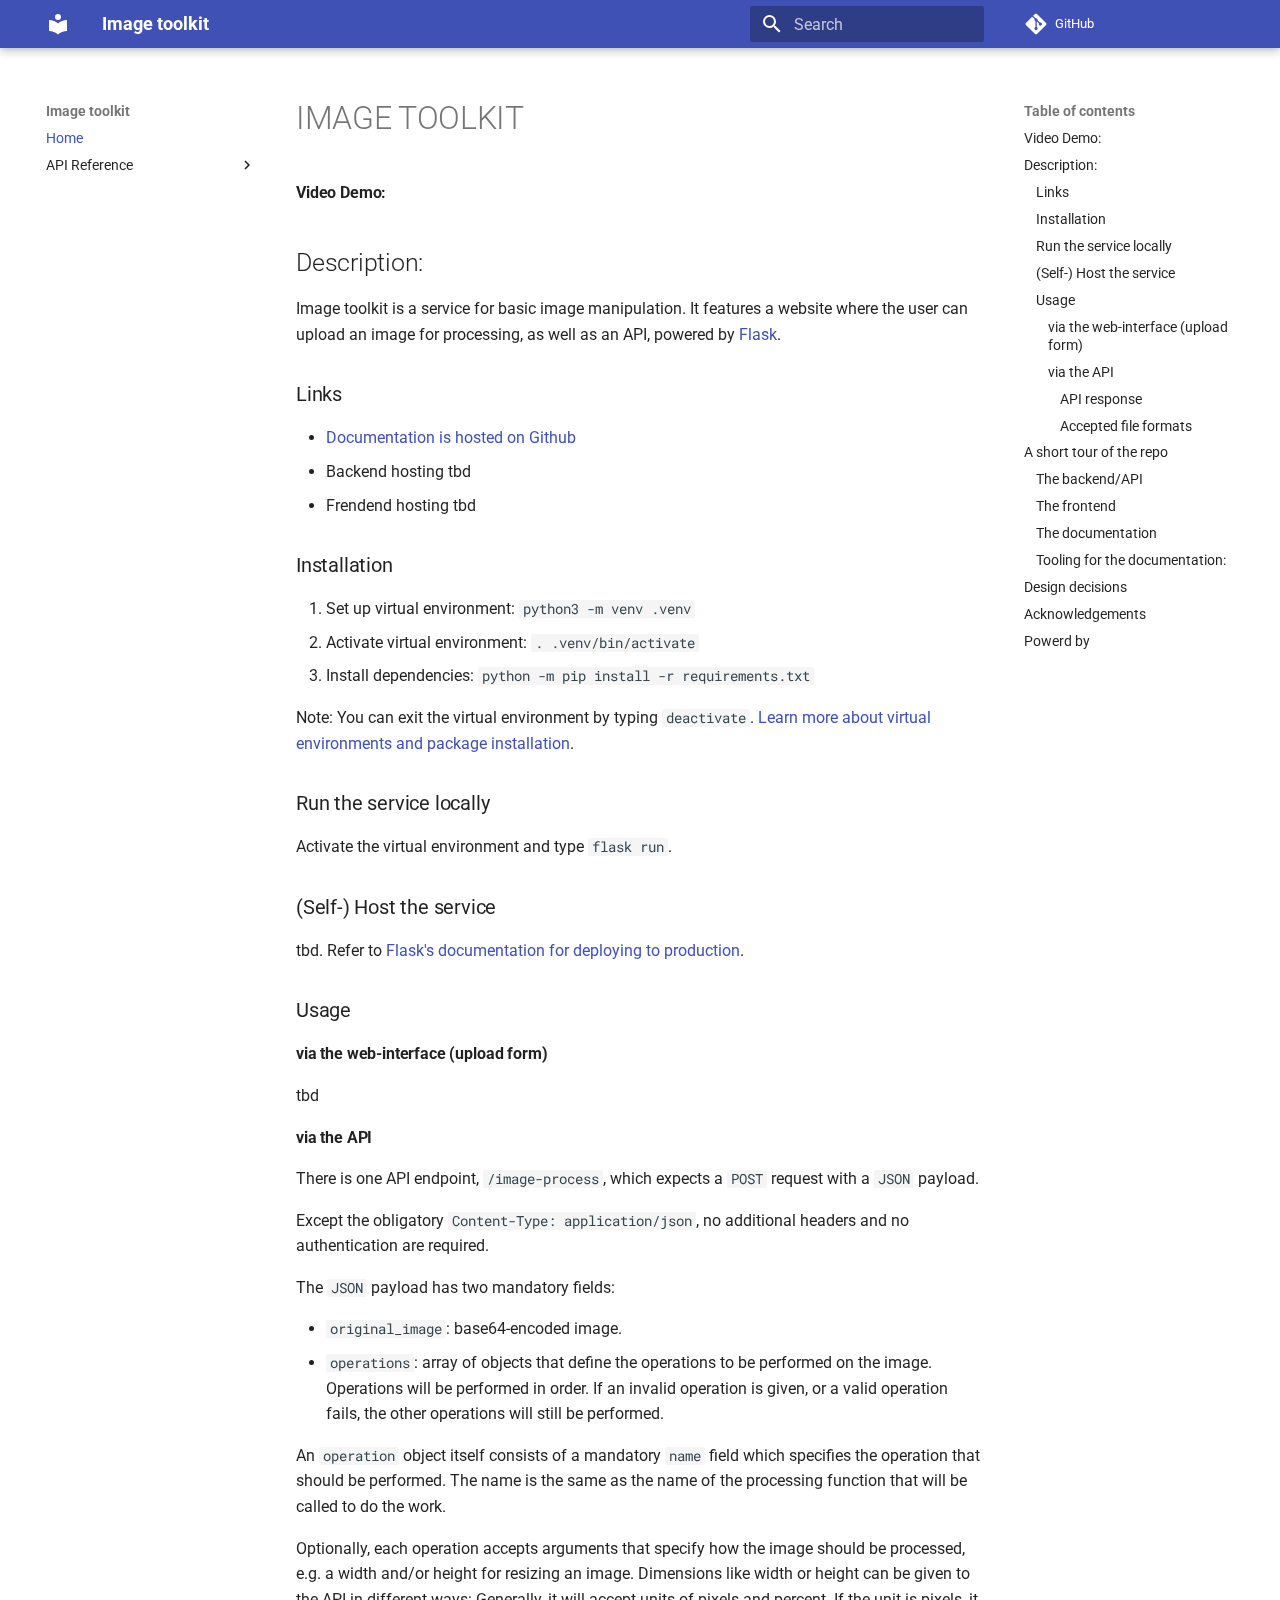
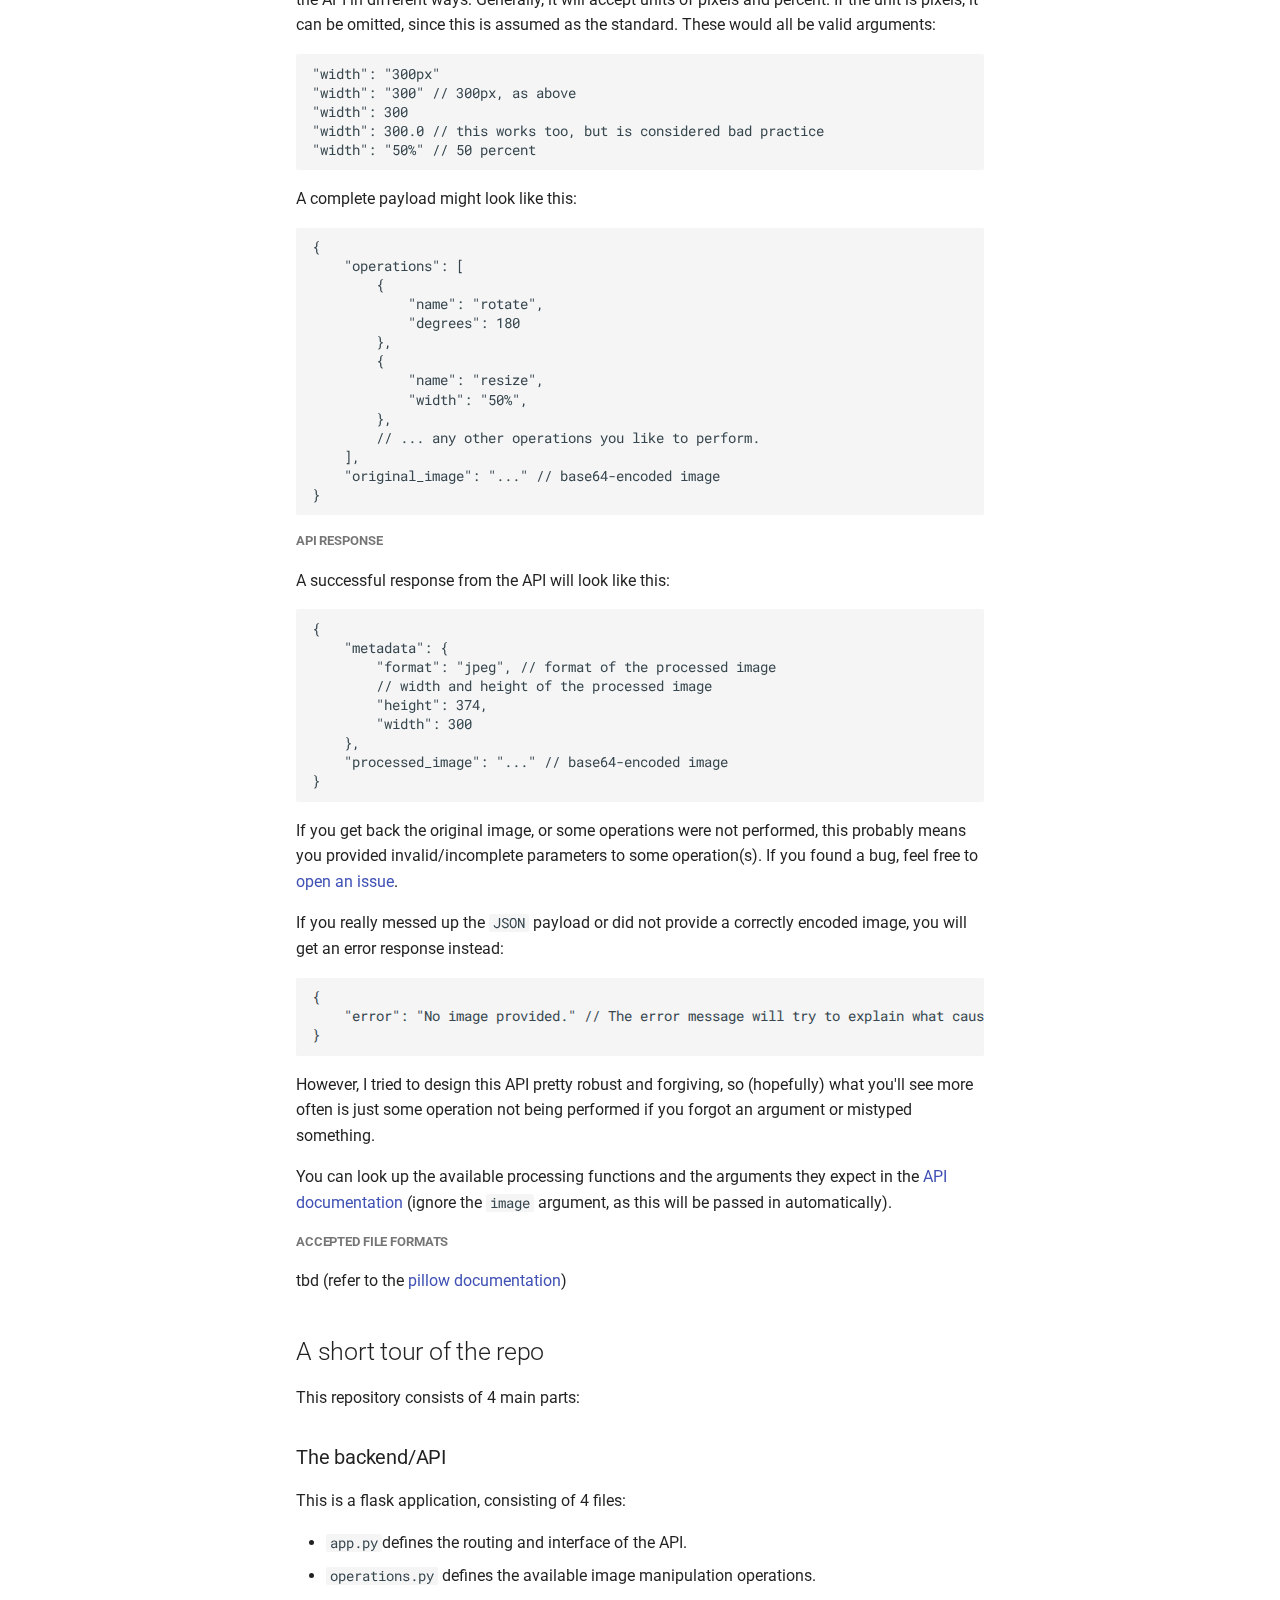
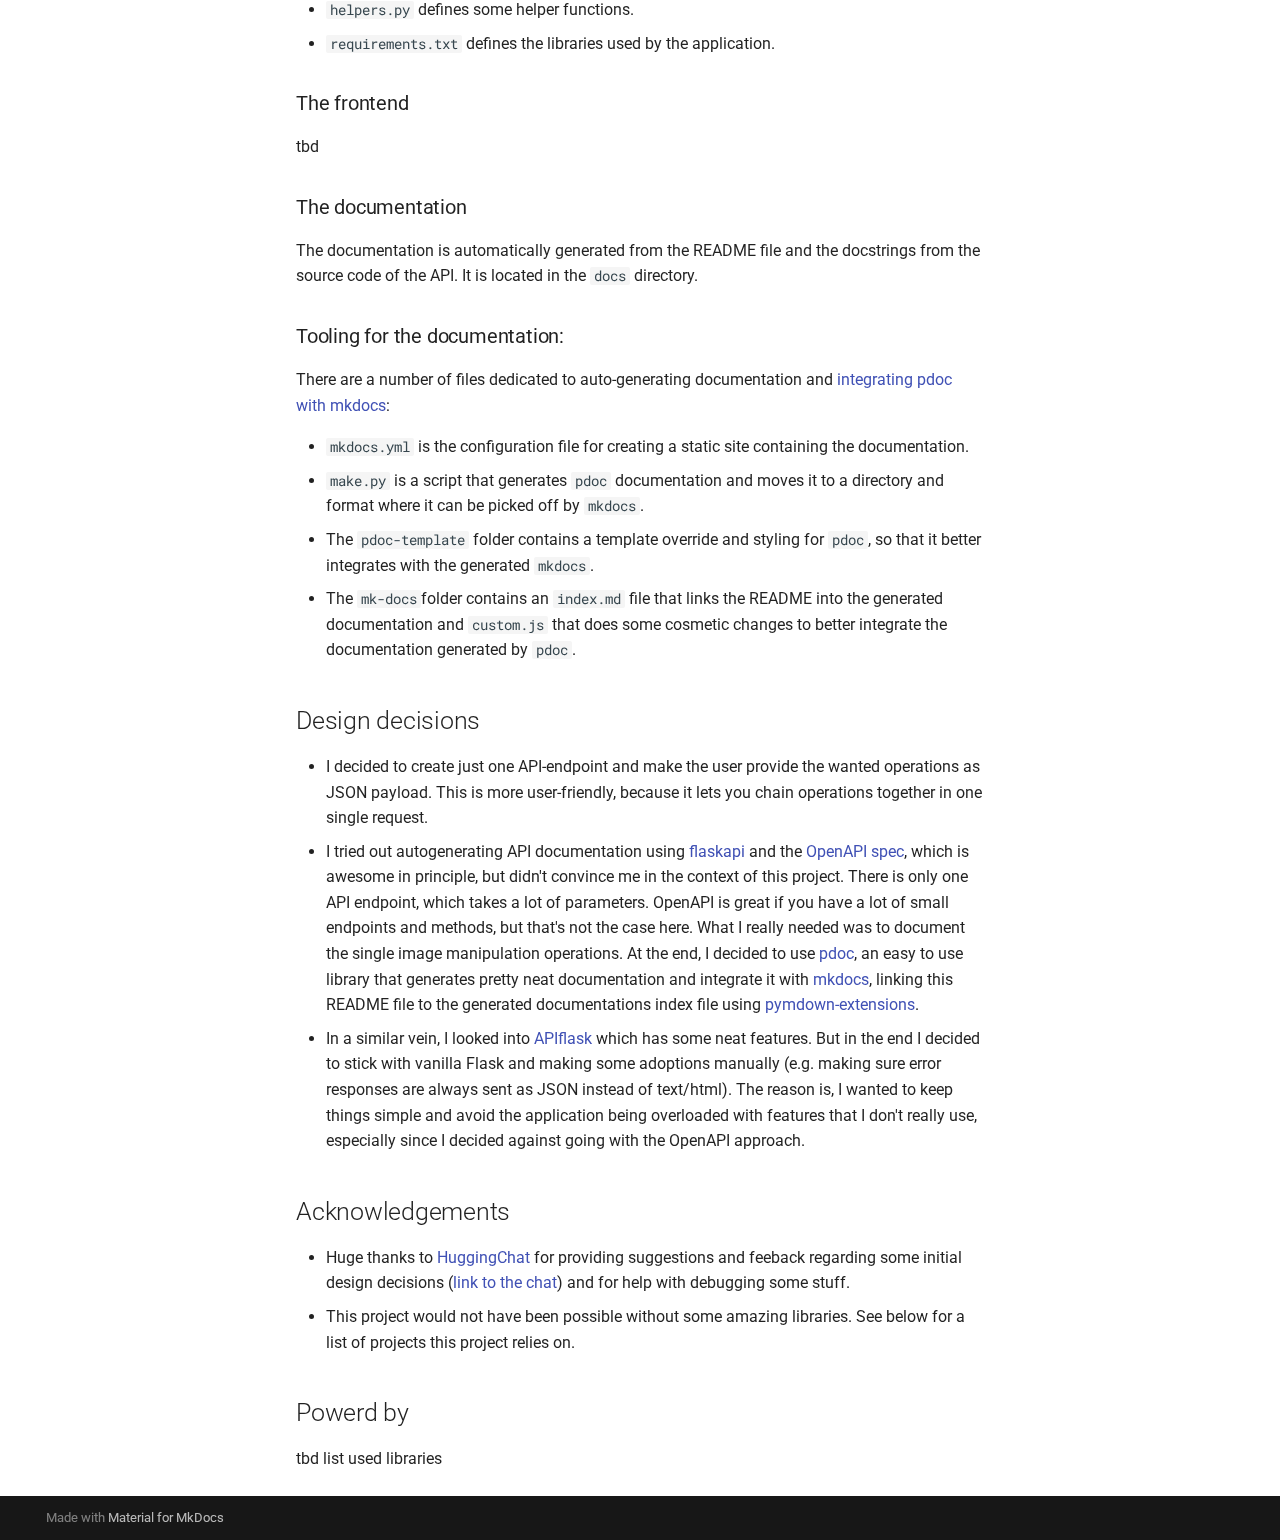
==== commit 444cf734: "Make the API remember and return the image format." ====
--- a/docs/index.html
+++ b/docs/index.html
@@ -827,6 +827,7 @@
 <p>A successful response from the API will look like this:</p>
 <pre><code>{
     &quot;metadata&quot;: {
+        &quot;format&quot;: &quot;jpeg&quot;, // format of the processed image
         // width and height of the processed image
         &quot;height&quot;: 374,
         &quot;width&quot;: 300
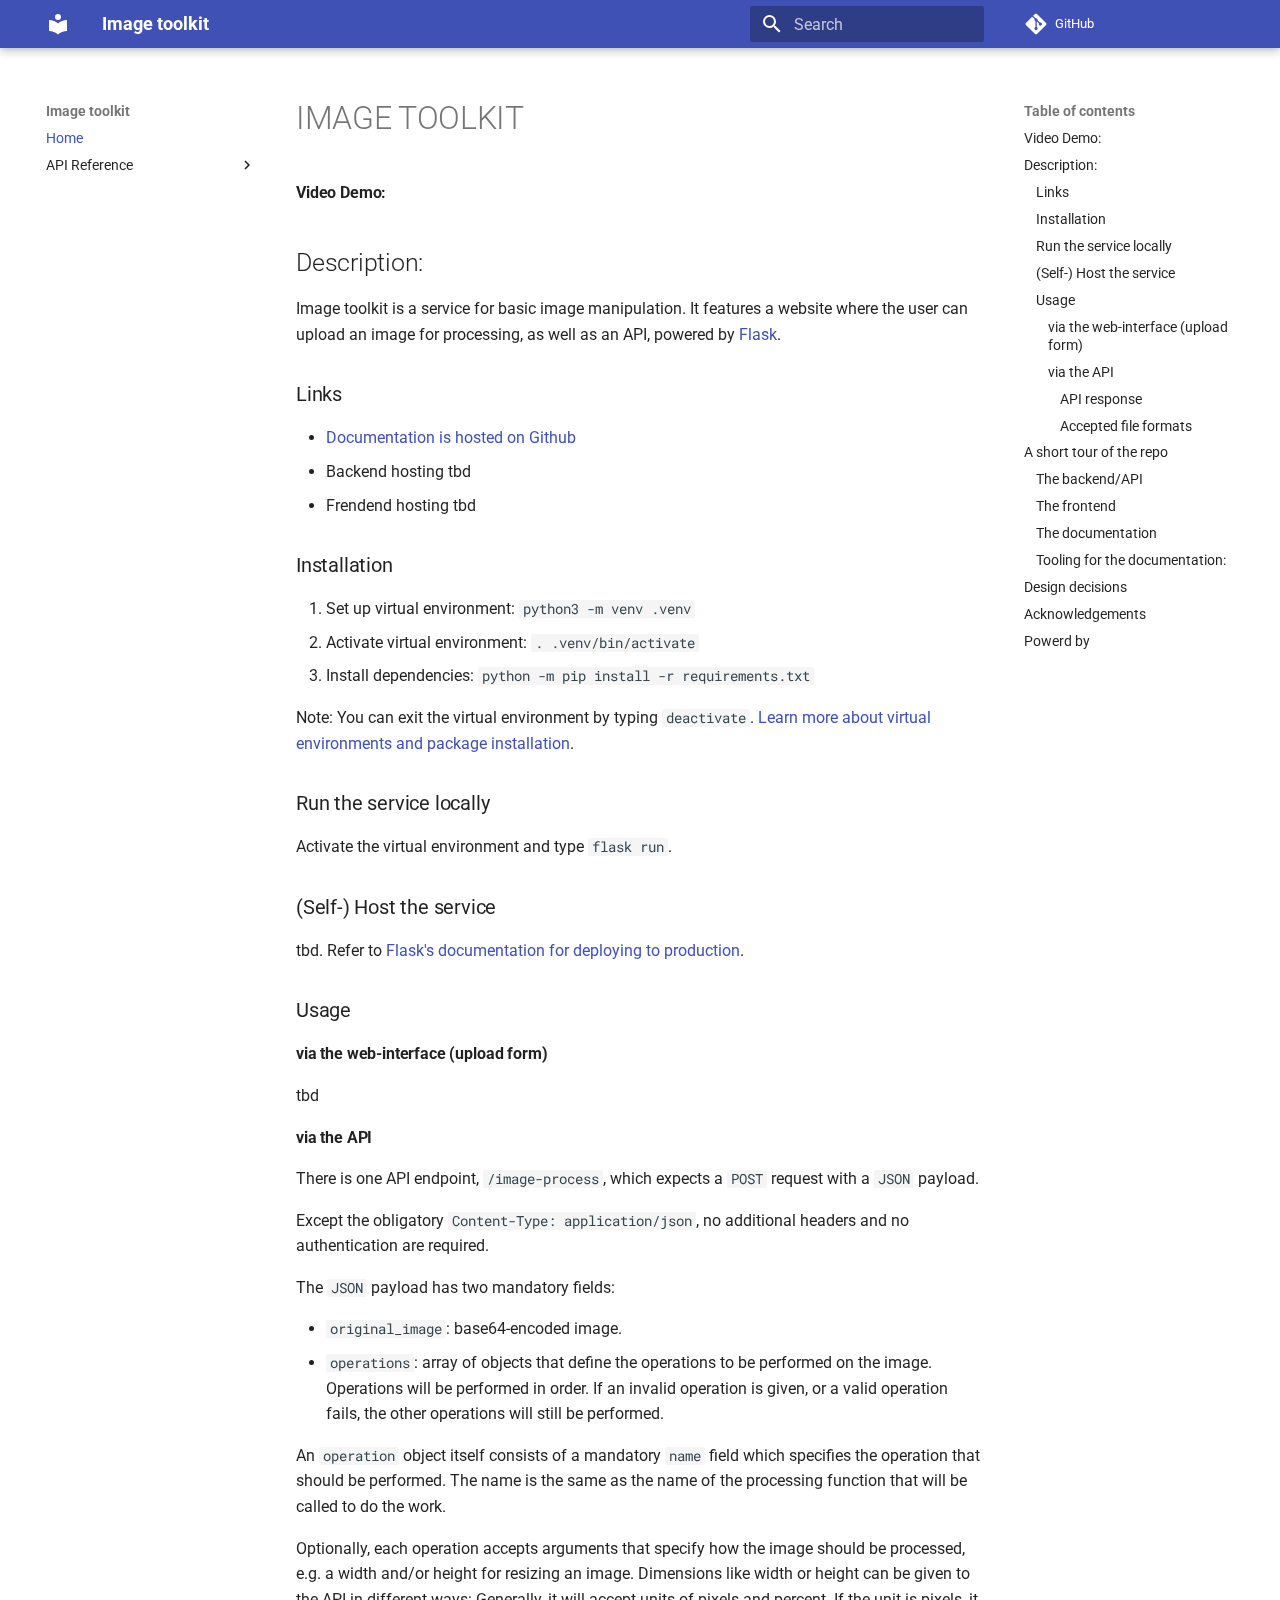
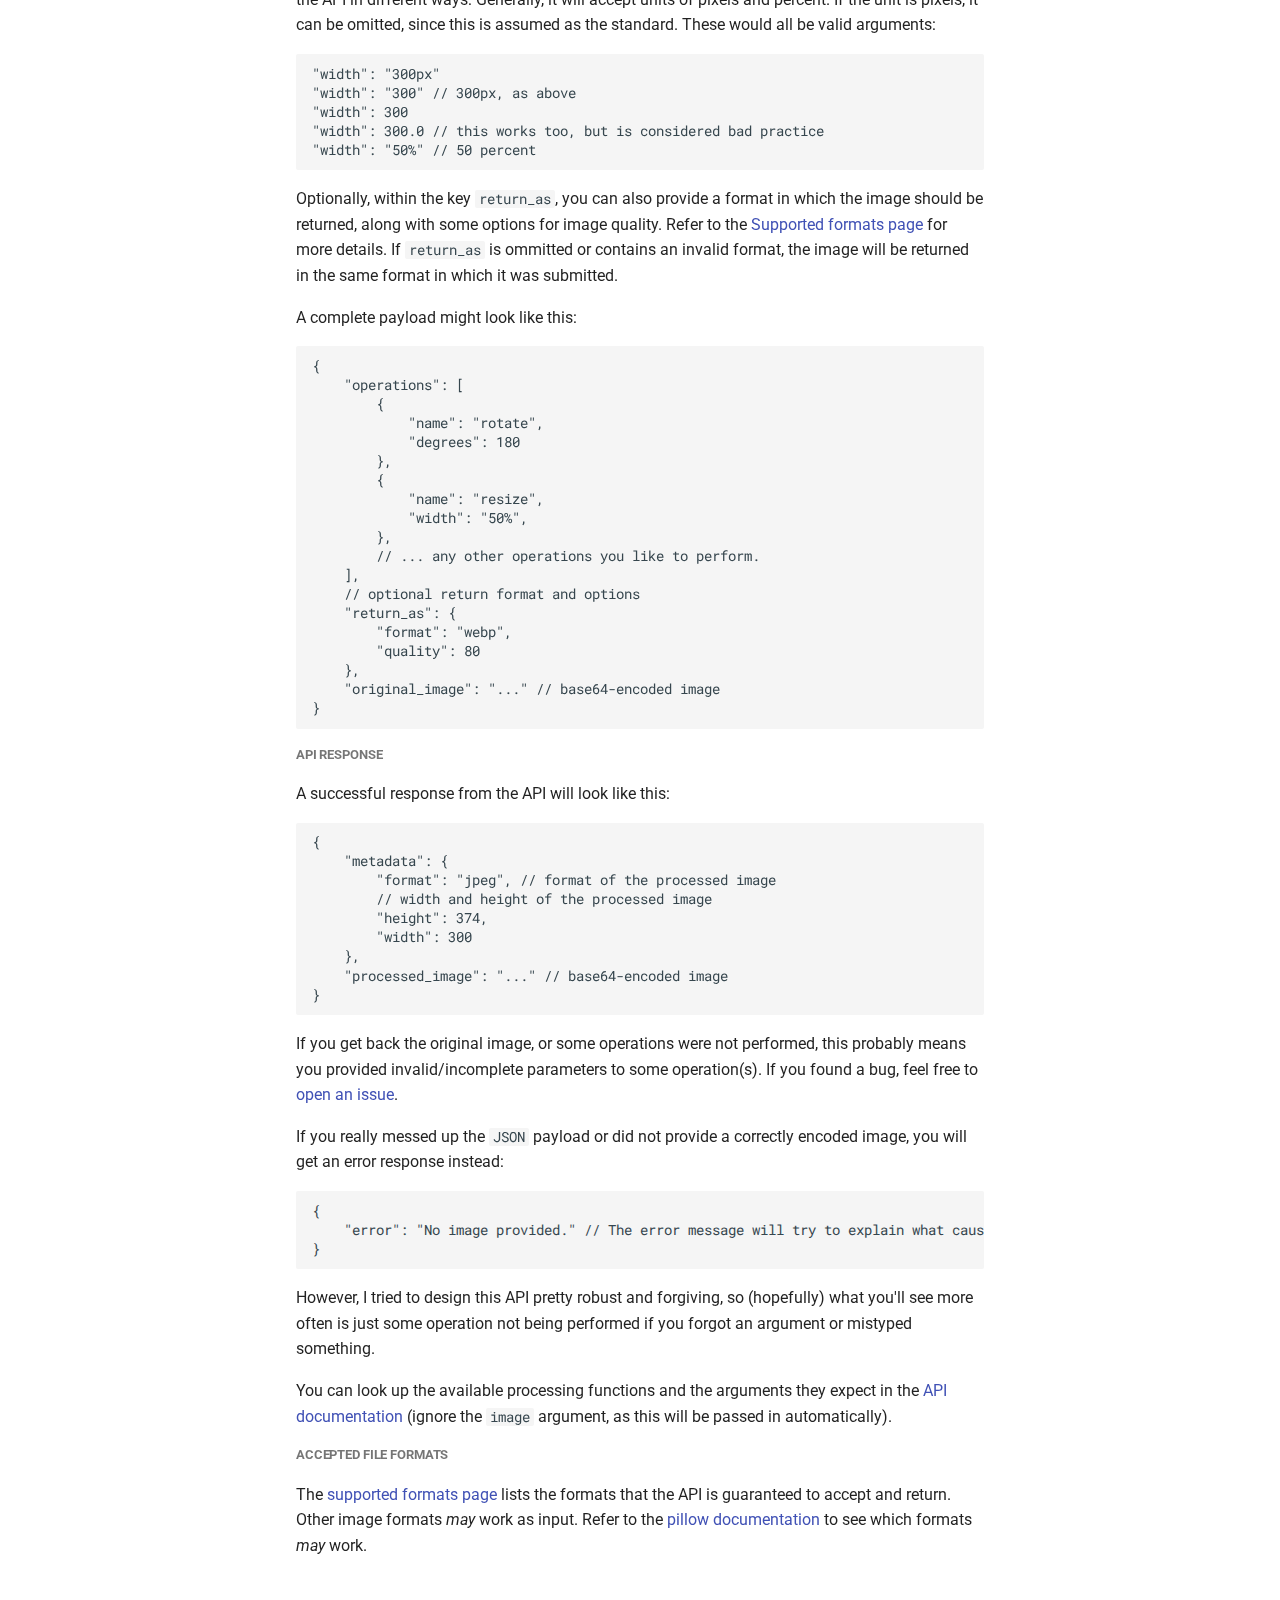
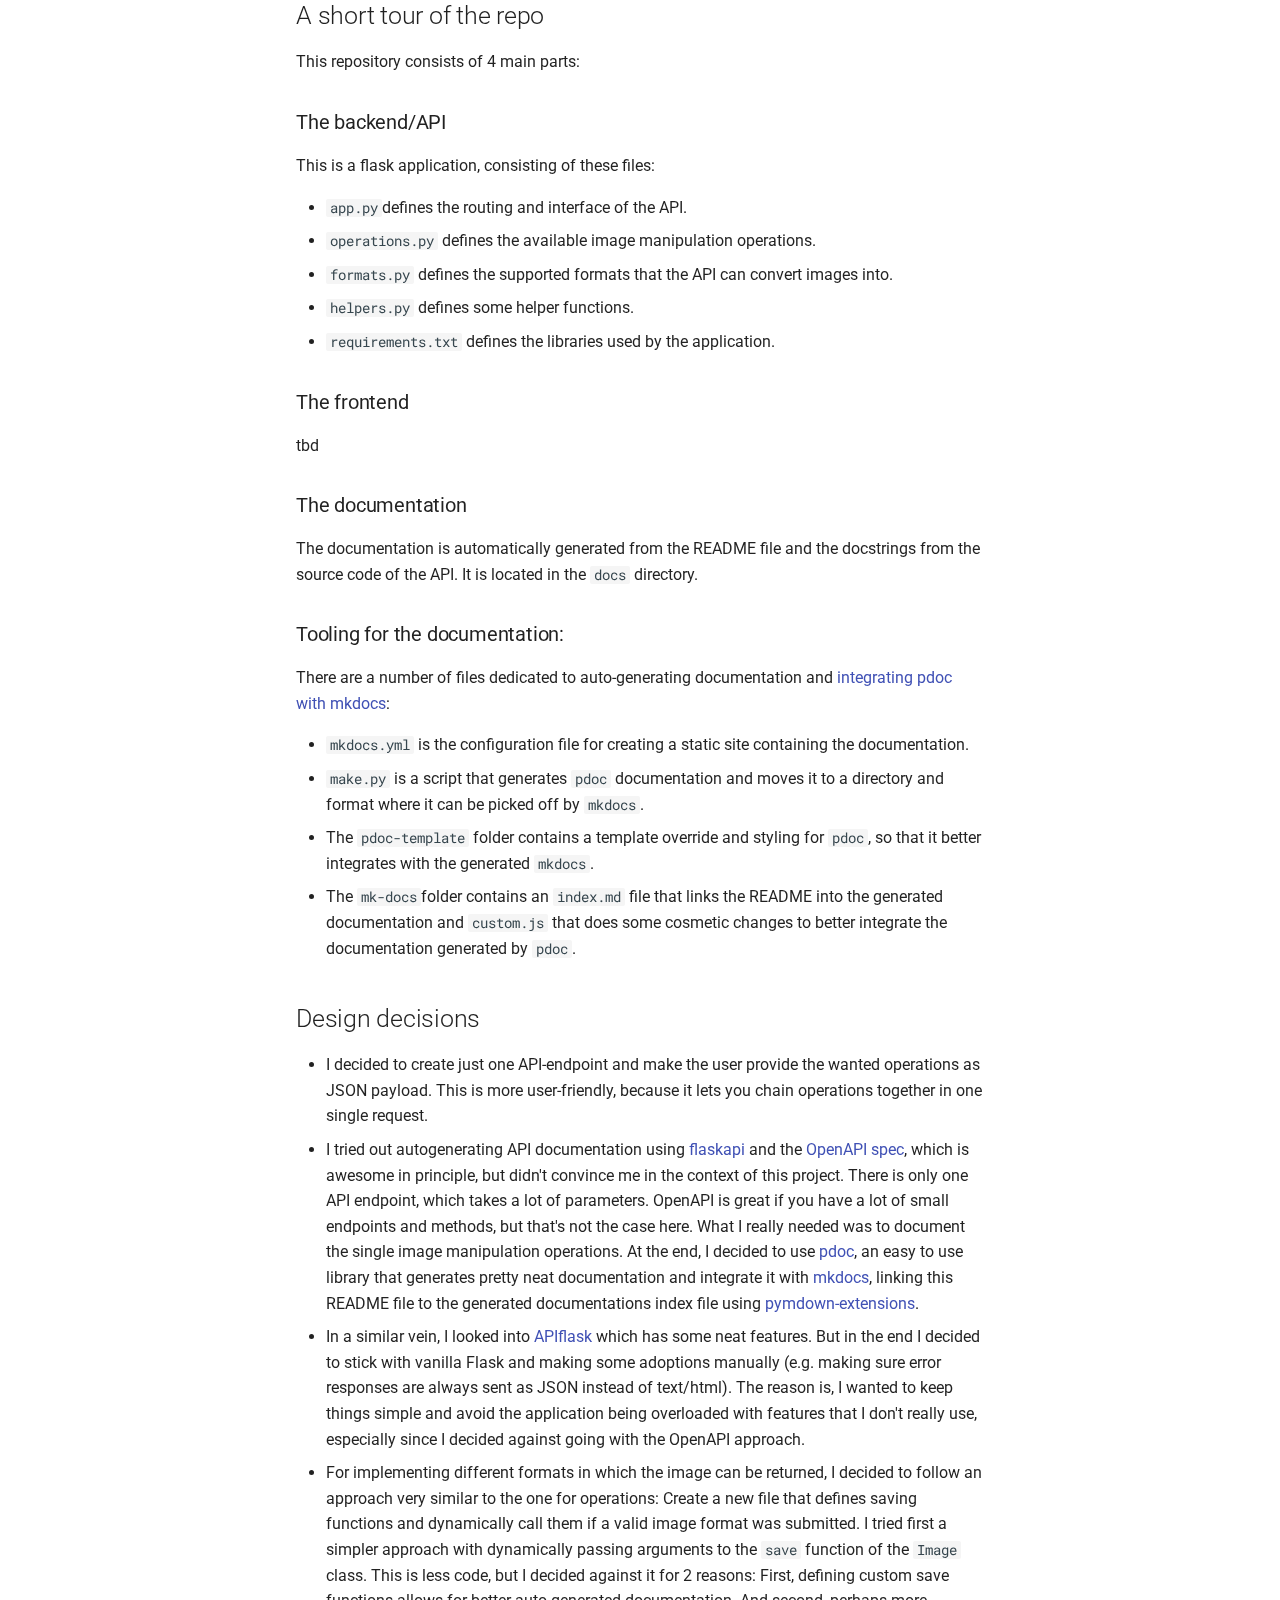
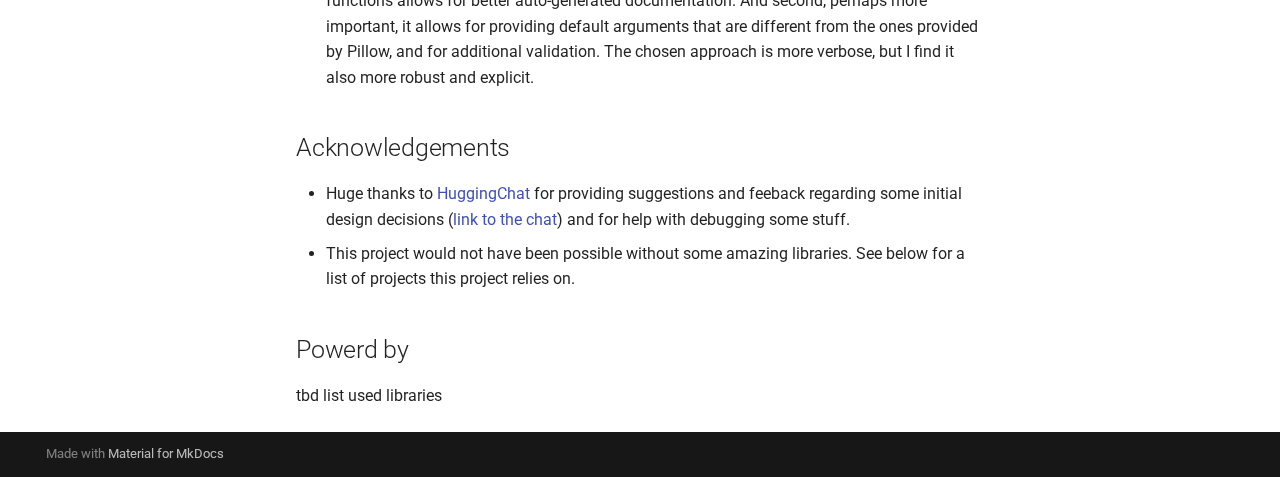
==== commit e1b769e7: "Rebuild the docs." ====
--- a/docs/index.html
+++ b/docs/index.html
@@ -510,6 +510,27 @@
   
   <span class="md-ellipsis">
     Processing functions
+  </span>
+  
+
+      </a>
+    </li>
+  
+
+              
+            
+              
+                
+  
+  
+  
+  
+    <li class="md-nav__item">
+      <a href="api/formats/" class="md-nav__link">
+        
+  
+  <span class="md-ellipsis">
+    Supported formats
   </span>
   
 
@@ -807,6 +828,8 @@
 &quot;width&quot;: 300.0 // this works too, but is considered bad practice
 &quot;width&quot;: &quot;50%&quot; // 50 percent
 </code></pre>
+<p>Optionally, within the key <code>return_as</code>, you can also provide a format in which the image should be returned, along with some options for image quality. Refer to the <a href="/api/formats/">Supported formats page</a> for more details.
+If <code>return_as</code> is ommitted or contains an invalid format, the image will be returned in the same format in which it was submitted.</p>
 <p>A complete payload might look like this:</p>
 <pre><code>{
     &quot;operations&quot;: [
@@ -820,6 +843,11 @@
         },
         // ... any other operations you like to perform.
     ],
+    // optional return format and options
+    &quot;return_as&quot;: {
+        &quot;format&quot;: &quot;webp&quot;,
+        &quot;quality&quot;: 80
+    },
     &quot;original_image&quot;: &quot;...&quot; // base64-encoded image
 }
 </code></pre>
@@ -844,14 +872,16 @@
 <p>However, I tried to design this API pretty robust and forgiving, so (hopefully) what you'll see more often is just some operation not being performed if you forgot an argument or mistyped something.</p>
 <p>You can look up the available processing functions and the arguments they expect in the <a href="/api/operations/">API documentation</a> (ignore the <code>image</code> argument, as this will be passed in automatically).</p>
 <h5 id="accepted-file-formats">Accepted file formats</h5>
-<p>tbd (refer to the <a href="https://pillow.readthedocs.io/en/stable/handbook/image-file-formats.html">pillow documentation</a>)</p>
+<p>The <a href="/api/formats/">supported formats page</a> lists the formats that the API is guaranteed to accept and return. Other image formats <em>may</em> work as input.
+Refer to the <a href="https://pillow.readthedocs.io/en/stable/handbook/image-file-formats.html">pillow documentation</a> to see which formats <em>may</em> work.</p>
 <h2 id="a-short-tour-of-the-repo">A short tour of the repo</h2>
 <p>This repository consists of 4 main parts:</p>
 <h3 id="the-backendapi">The backend/API</h3>
-<p>This is a flask application, consisting of 4 files:</p>
+<p>This is a flask application, consisting of these files:</p>
 <ul>
 <li><code>app.py</code>defines the routing and interface of the API.</li>
 <li><code>operations.py</code> defines the available image manipulation operations.</li>
+<li><code>formats.py</code> defines the supported formats that the API can convert images into.</li>
 <li><code>helpers.py</code> defines some helper functions.</li>
 <li><code>requirements.txt</code> defines the libraries used by the application.</li>
 </ul>
@@ -874,6 +904,10 @@
 There is only one API endpoint, which takes a lot of parameters. OpenAPI is great if you have a lot of small endpoints and methods, but that's not the case here. What I really needed was
 to document the single image manipulation operations. At the end, I decided to use <a href="https://pdoc.dev/">pdoc</a>, an easy to use library that generates pretty neat documentation and integrate it with <a href="https://www.mkdocs.org/">mkdocs</a>, linking this README file to the generated documentations index file using <a href="https://github.com/facelessuser/pymdown-extensions">pymdown-extensions</a>.</li>
 <li>In a similar vein, I looked into <a href="https://apiflask.com/">APIflask</a> which has some neat features. But in the end I decided to stick with vanilla Flask and making some adoptions manually (e.g. making sure error responses are always sent as JSON instead of text/html). The reason is, I wanted to keep things simple and avoid the application being overloaded with features that I don't really use, especially since I decided against going with the OpenAPI approach.</li>
+<li>For implementing different formats in which the image can be returned, I decided to follow an approach very similar to the one for operations: Create a new file that defines saving functions and dynamically call them if a valid image format was submitted. I tried first a simpler approach with dynamically passing arguments to the <code>save</code> function of the <code>Image</code> class. This is less code, but I decided against it for 2 reasons: 
+First, defining custom save functions allows for better auto-generated documentation. 
+And second, perhaps more important, it allows for providing default arguments that are different from the ones provided by Pillow, and for additional validation.
+The chosen approach is more verbose, but I find it also more robust and explicit.</li>
 </ul>
 <h2 id="acknowledgements">Acknowledgements</h2>
 <ul>
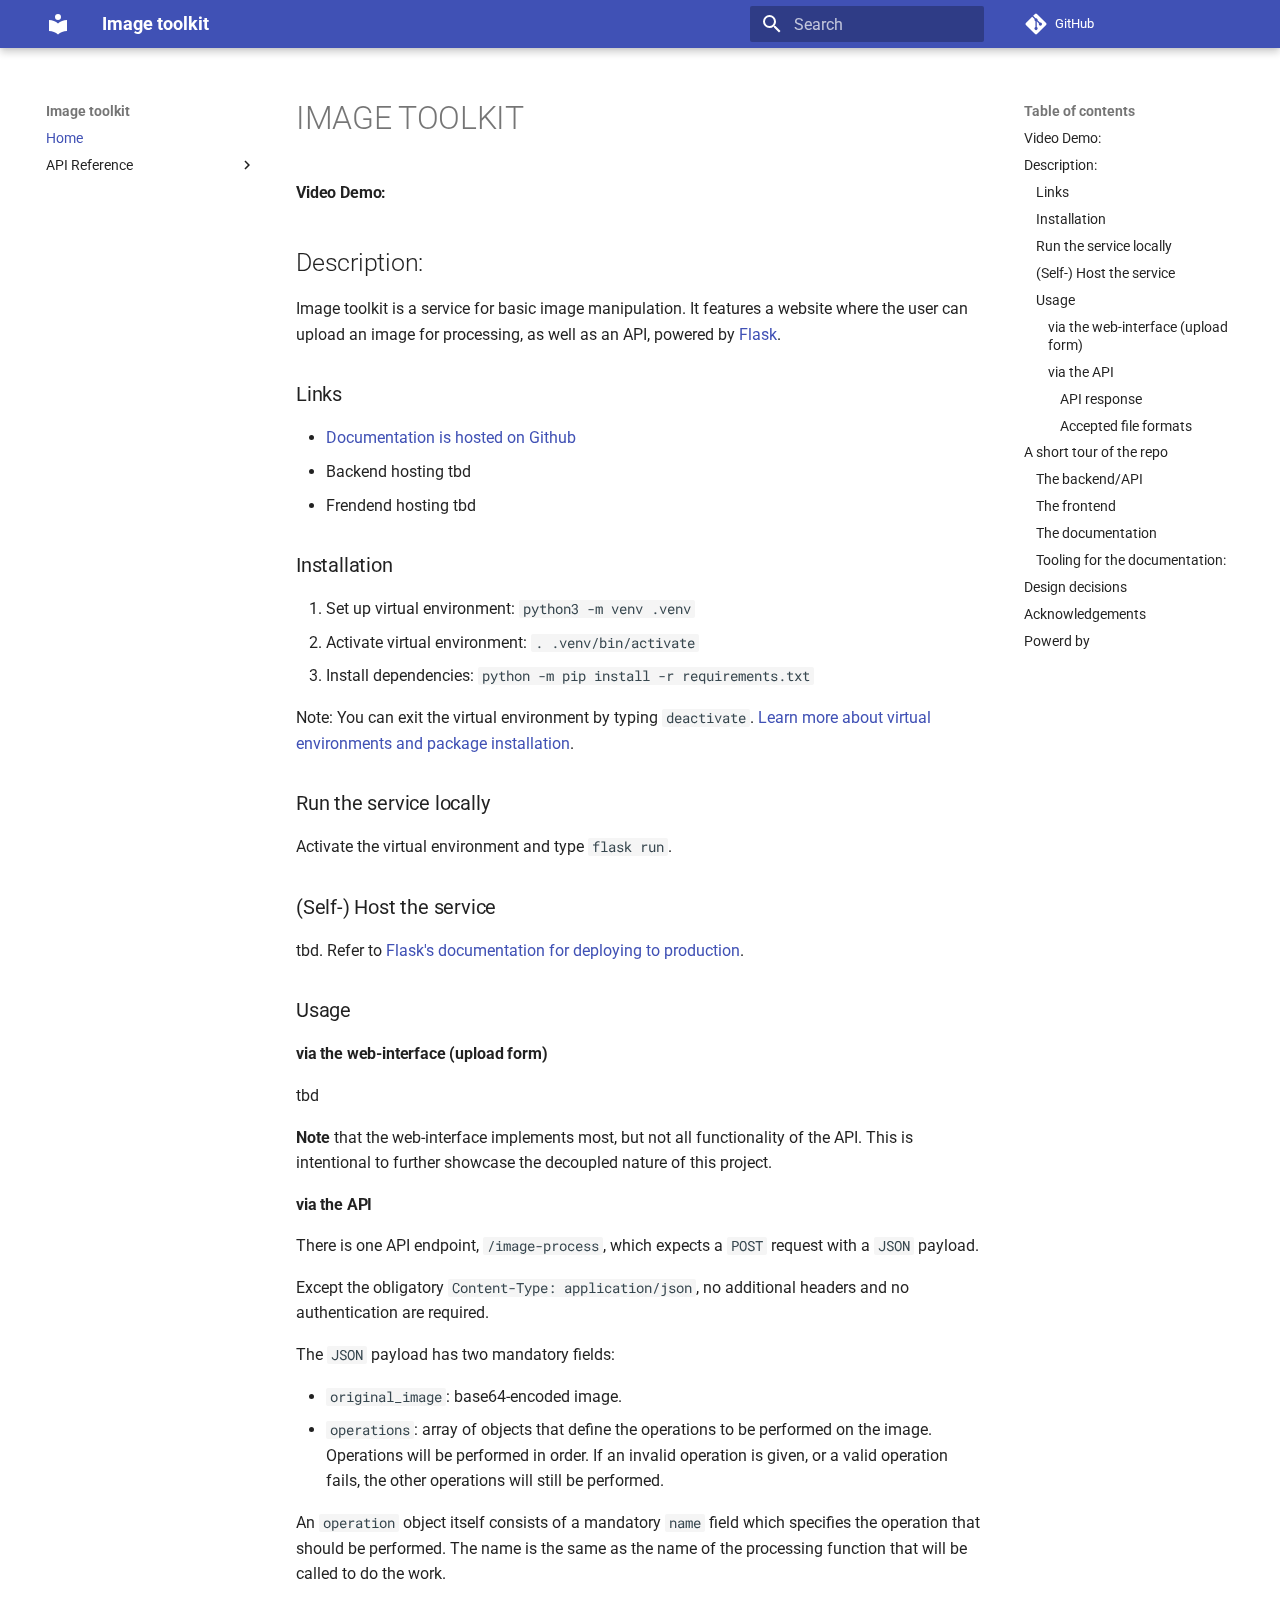
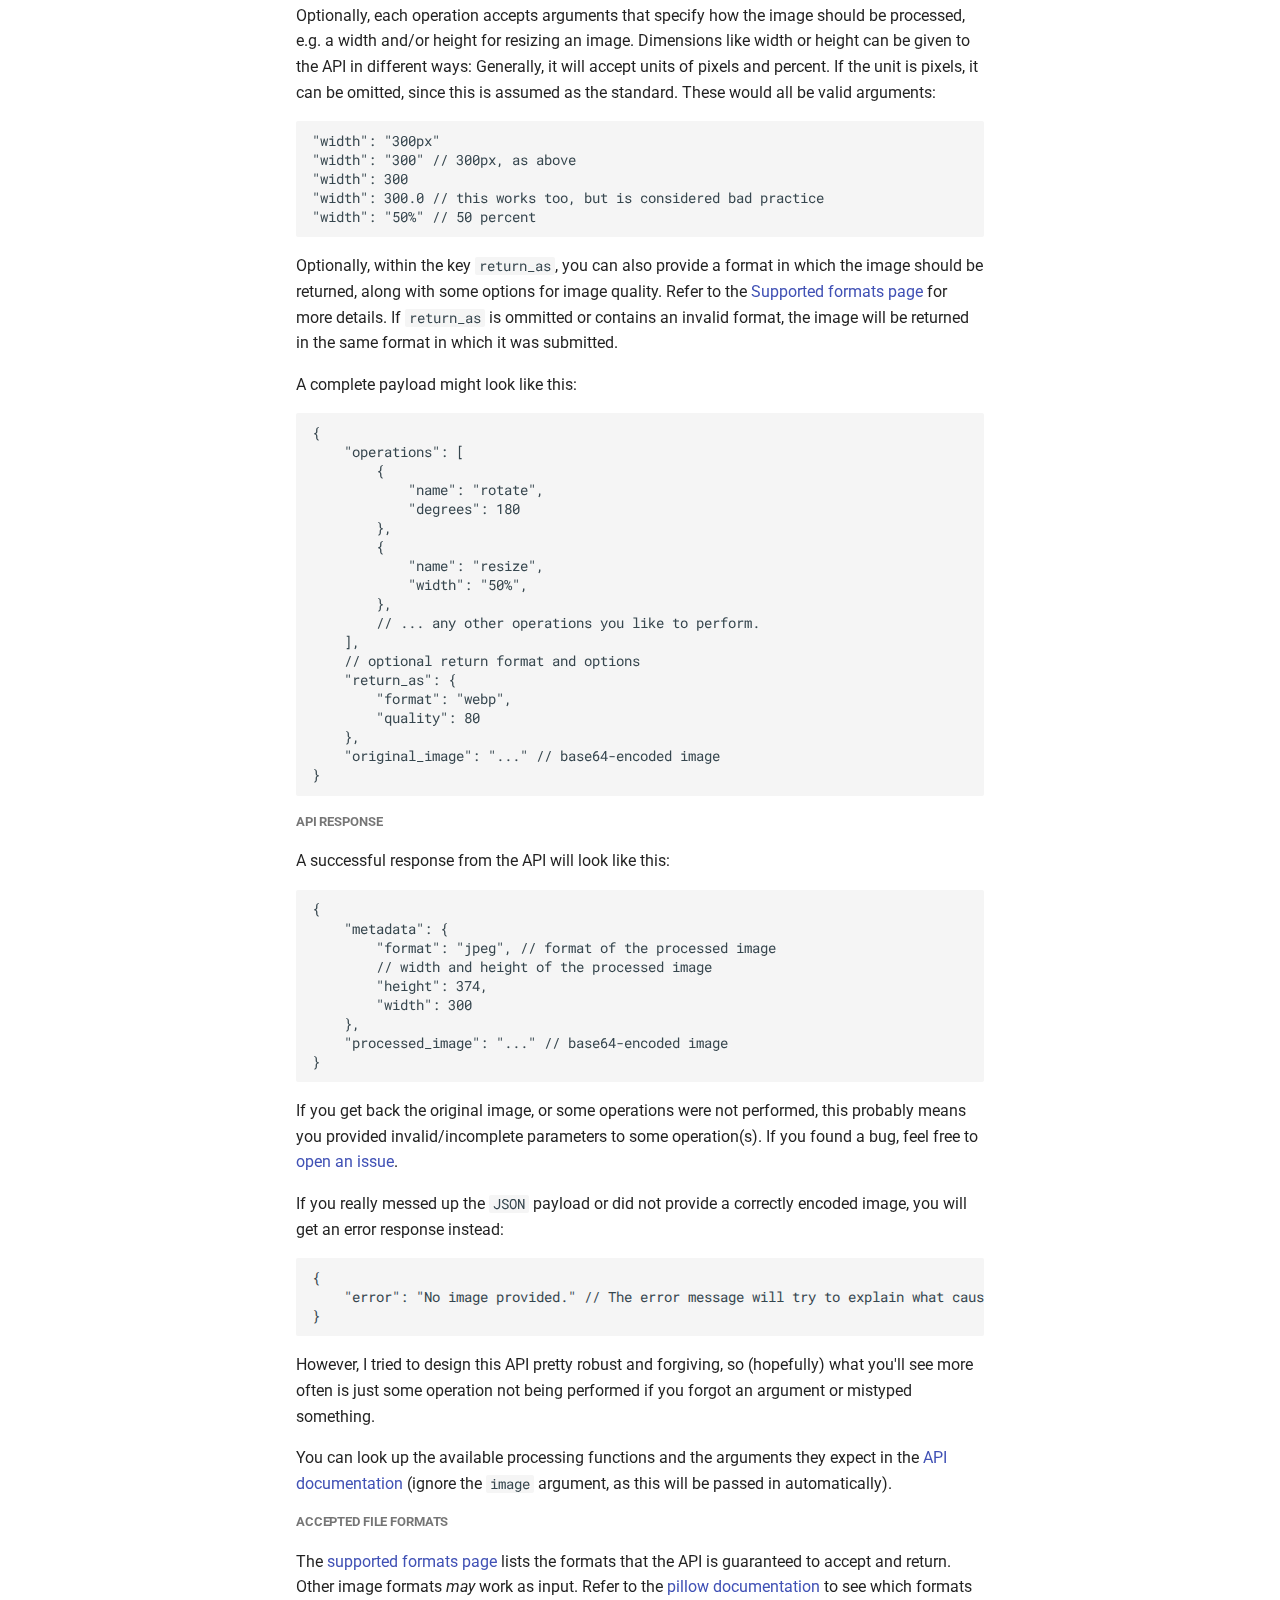
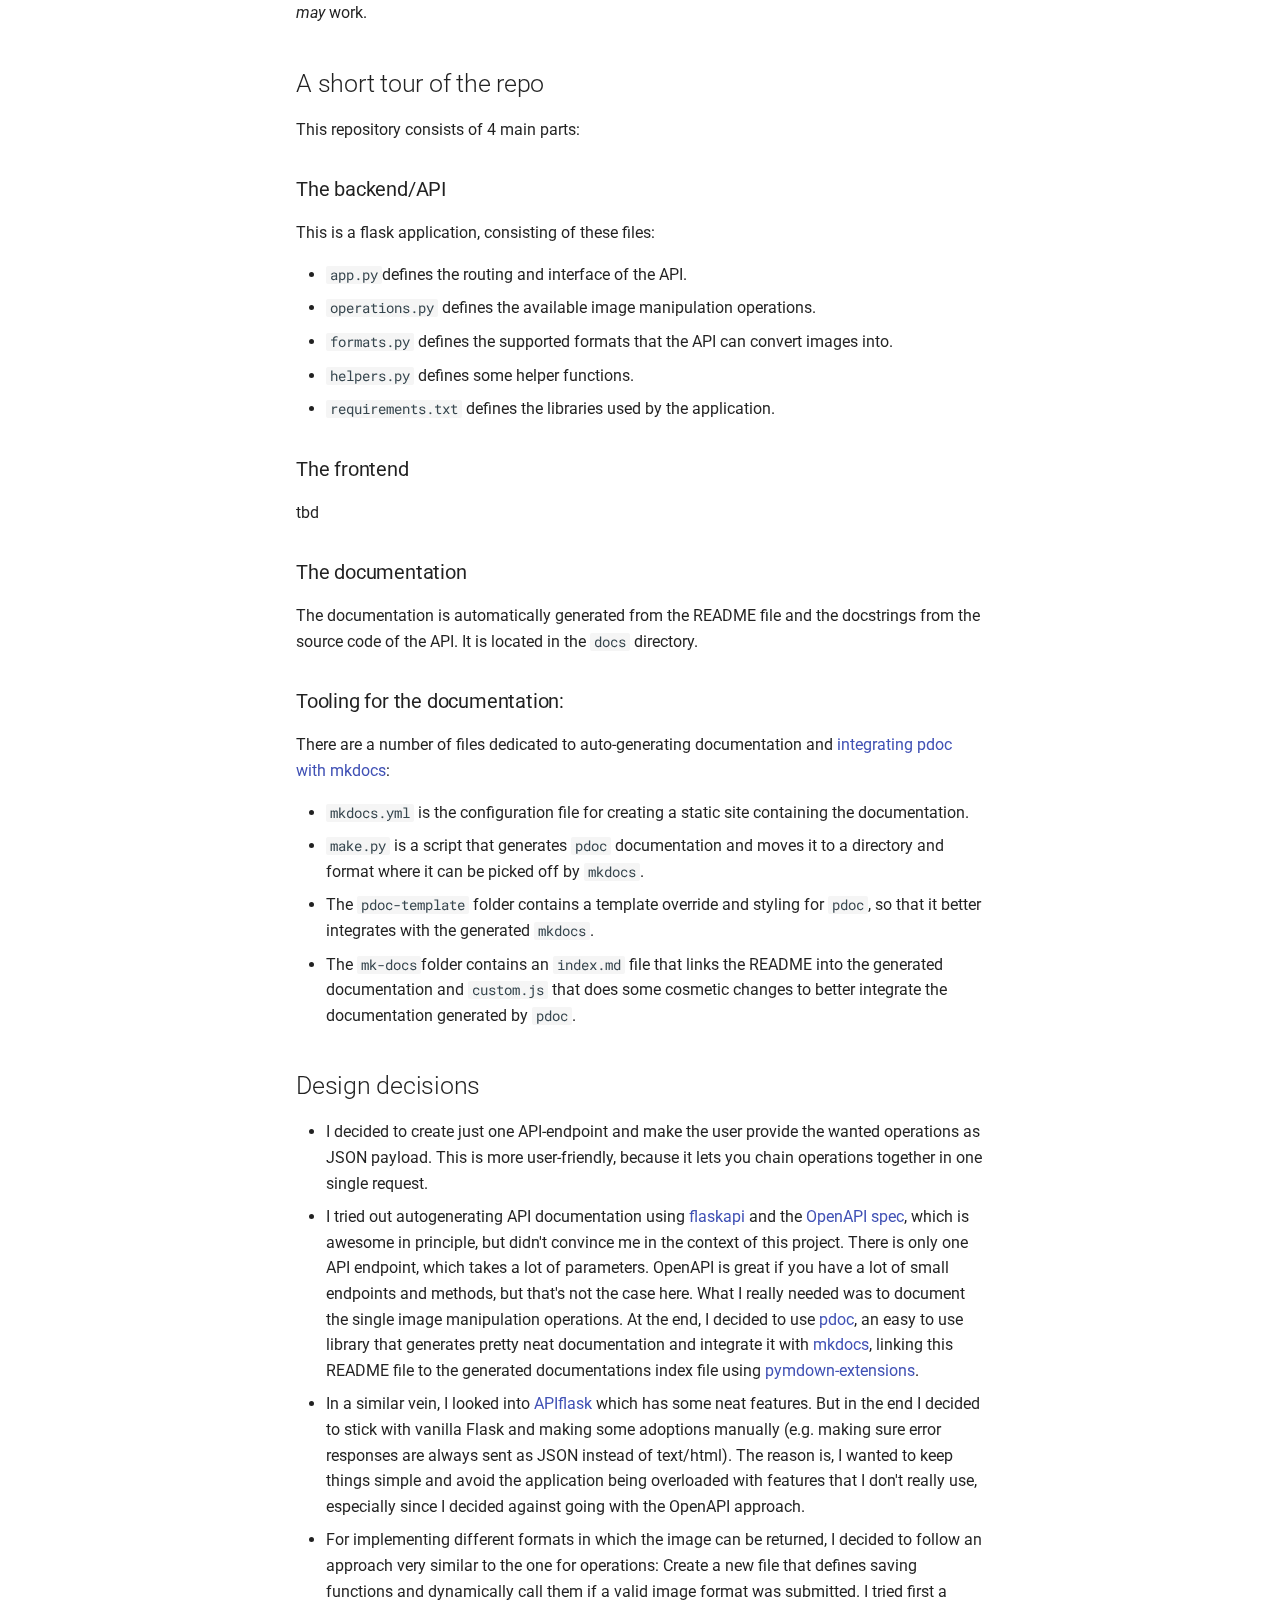
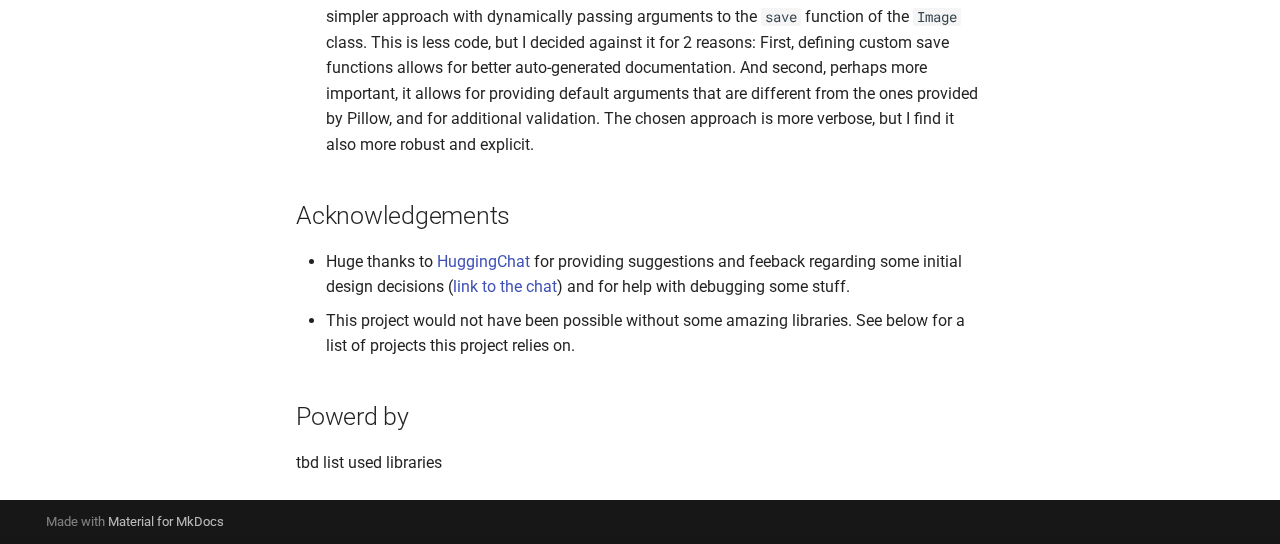
==== commit 95d8ec4d: "Prepare a note about the frontend." ====
--- a/docs/index.html
+++ b/docs/index.html
@@ -810,6 +810,7 @@
 <h3 id="usage">Usage</h3>
 <h4 id="via-the-web-interface-upload-form">via the web-interface (upload form)</h4>
 <p>tbd</p>
+<p><strong>Note</strong> that the web-interface implements most, but not all functionality of the API. This is intentional to further showcase the decoupled nature of this project.</p>
 <h4 id="via-the-api">via the API</h4>
 <p>There is one API endpoint, <code>/image-process</code>, which expects a <code>POST</code> request with a <code>JSON</code> payload.</p>
 <p>Except the obligatory <code>Content-Type: application/json</code>, no additional headers and no authentication are required.</p>
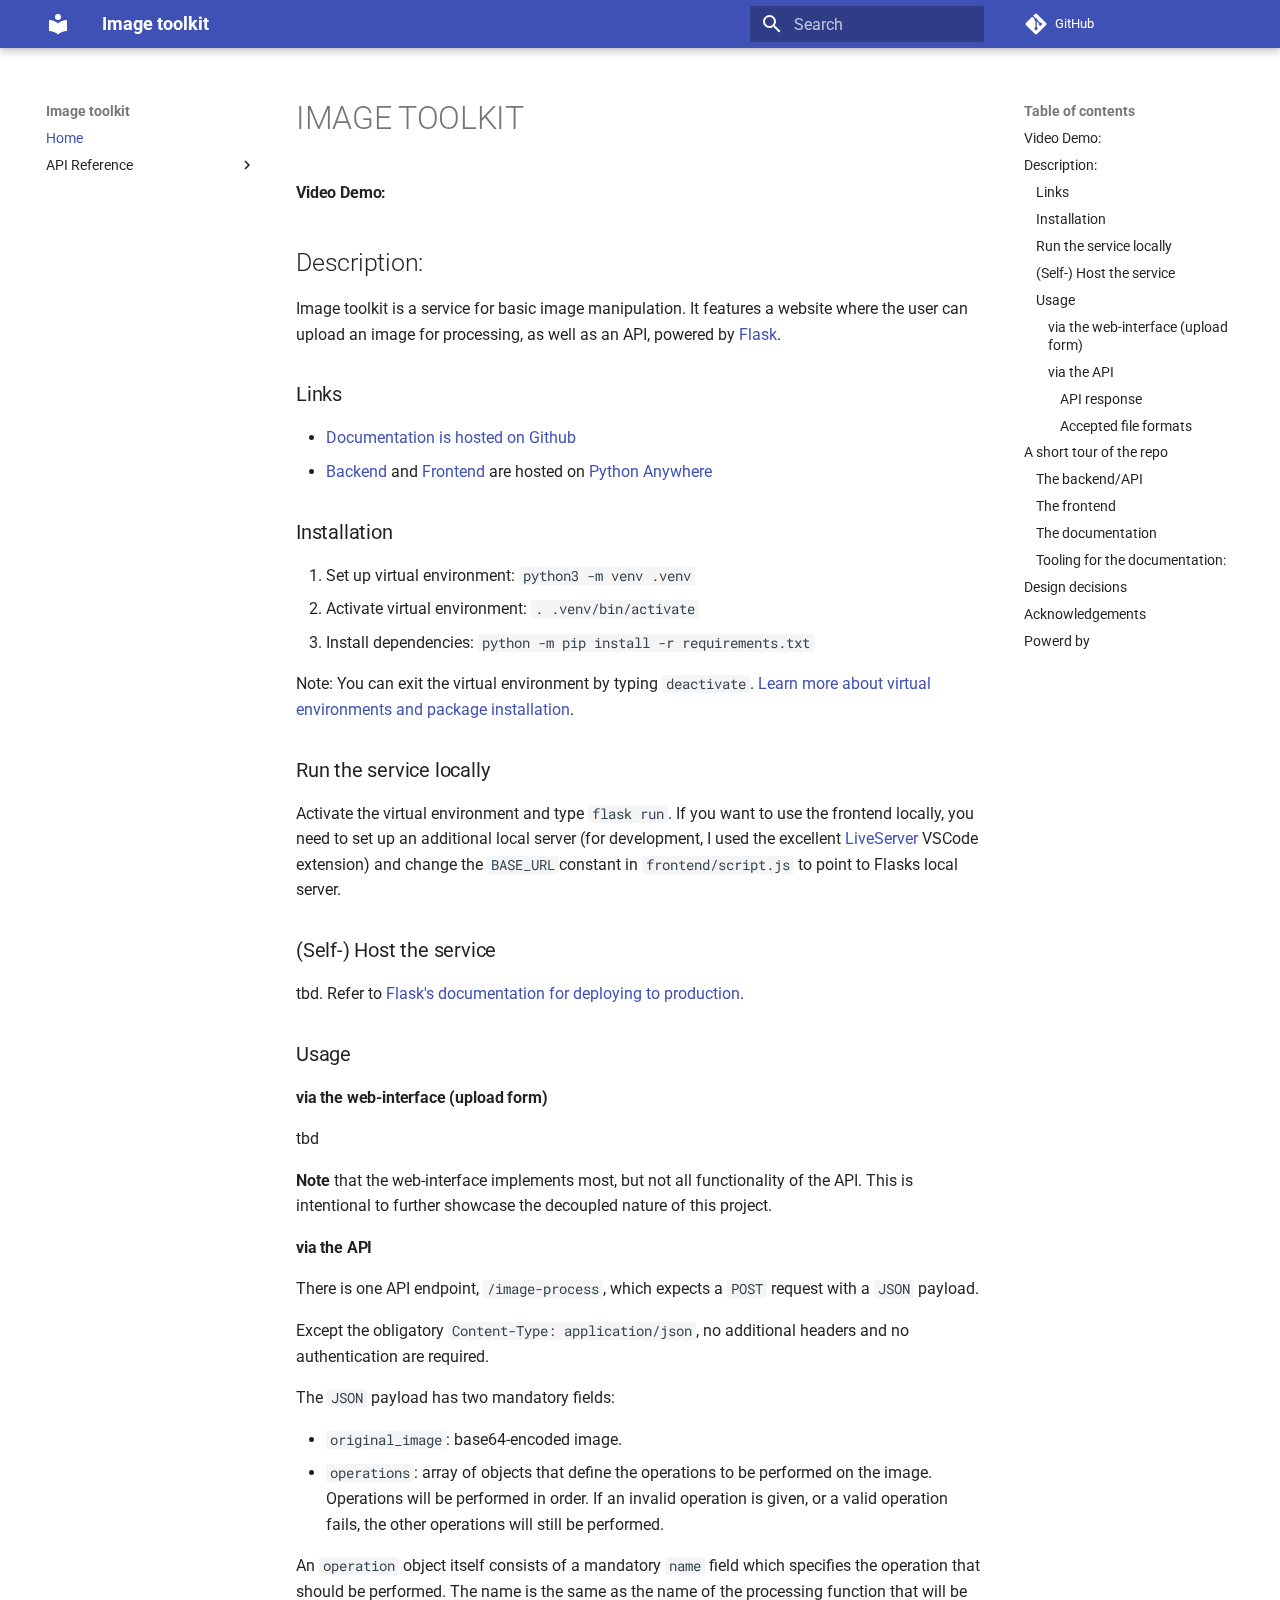
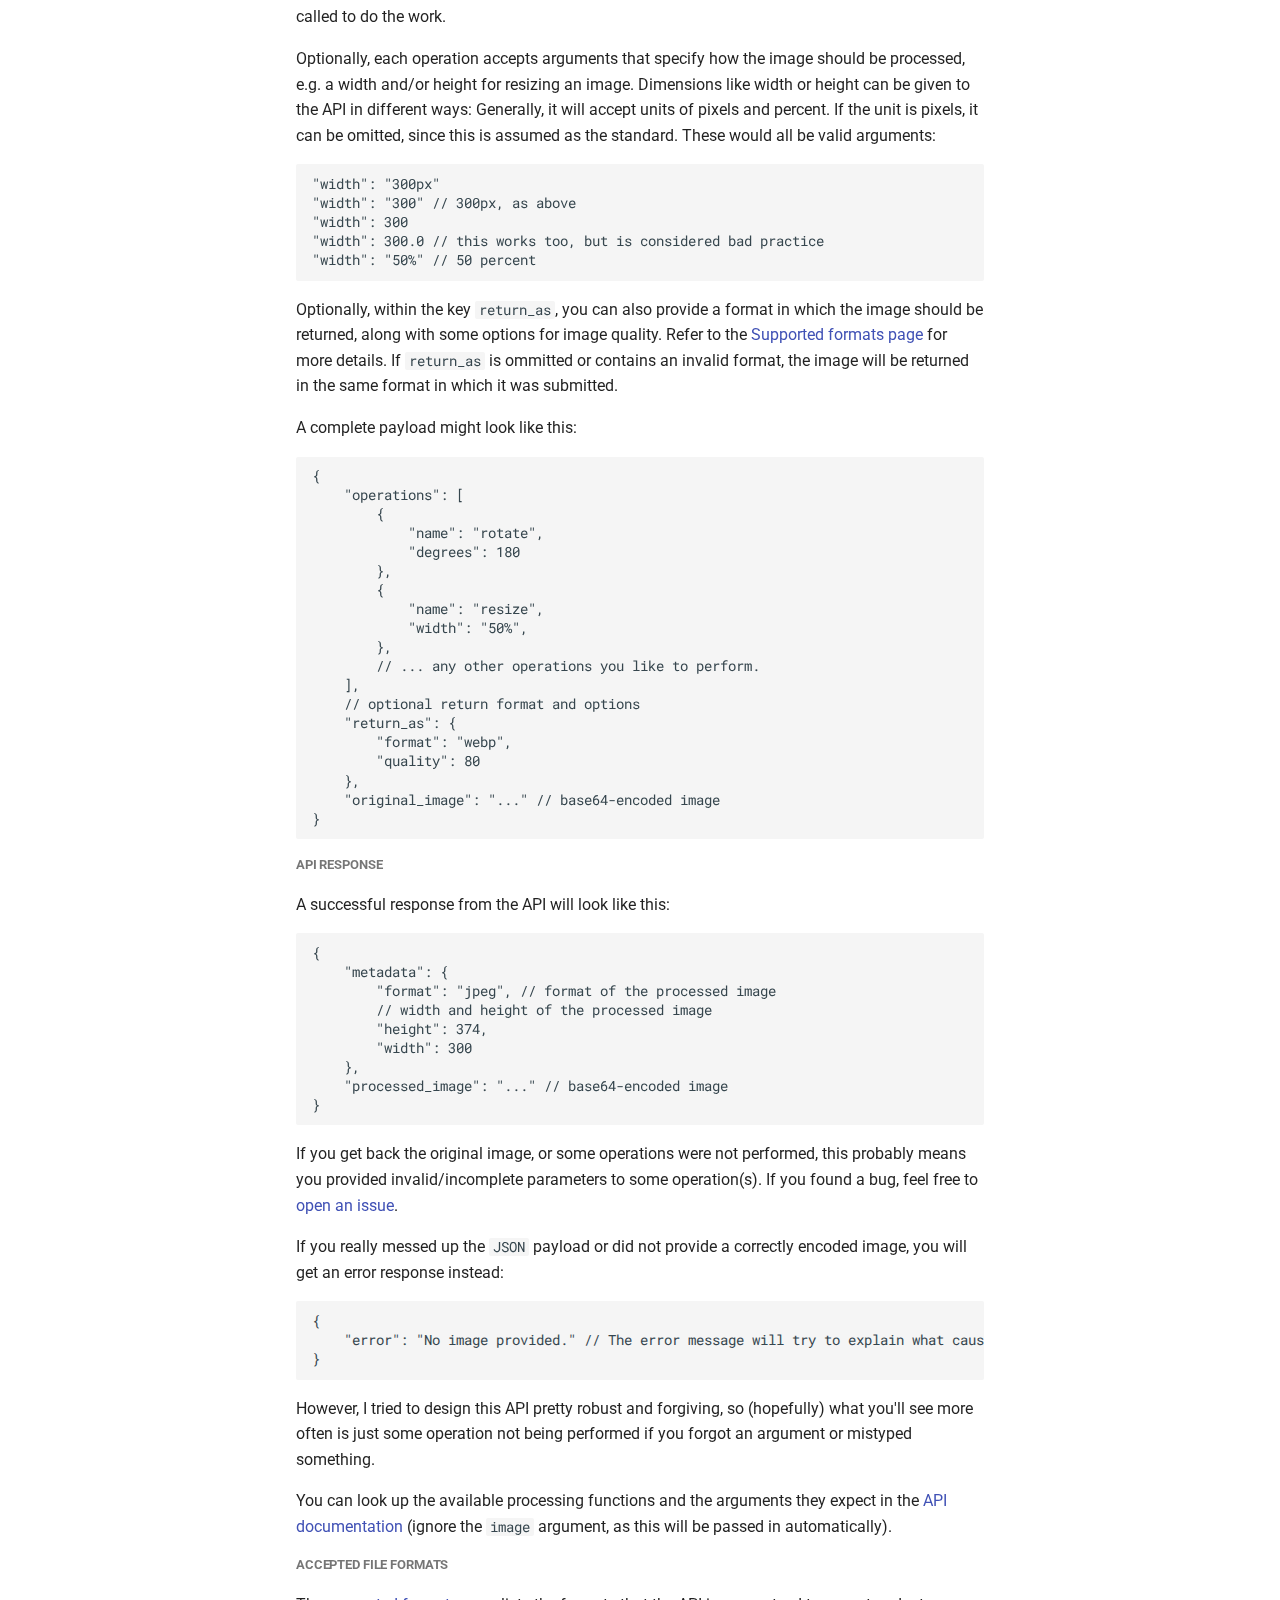
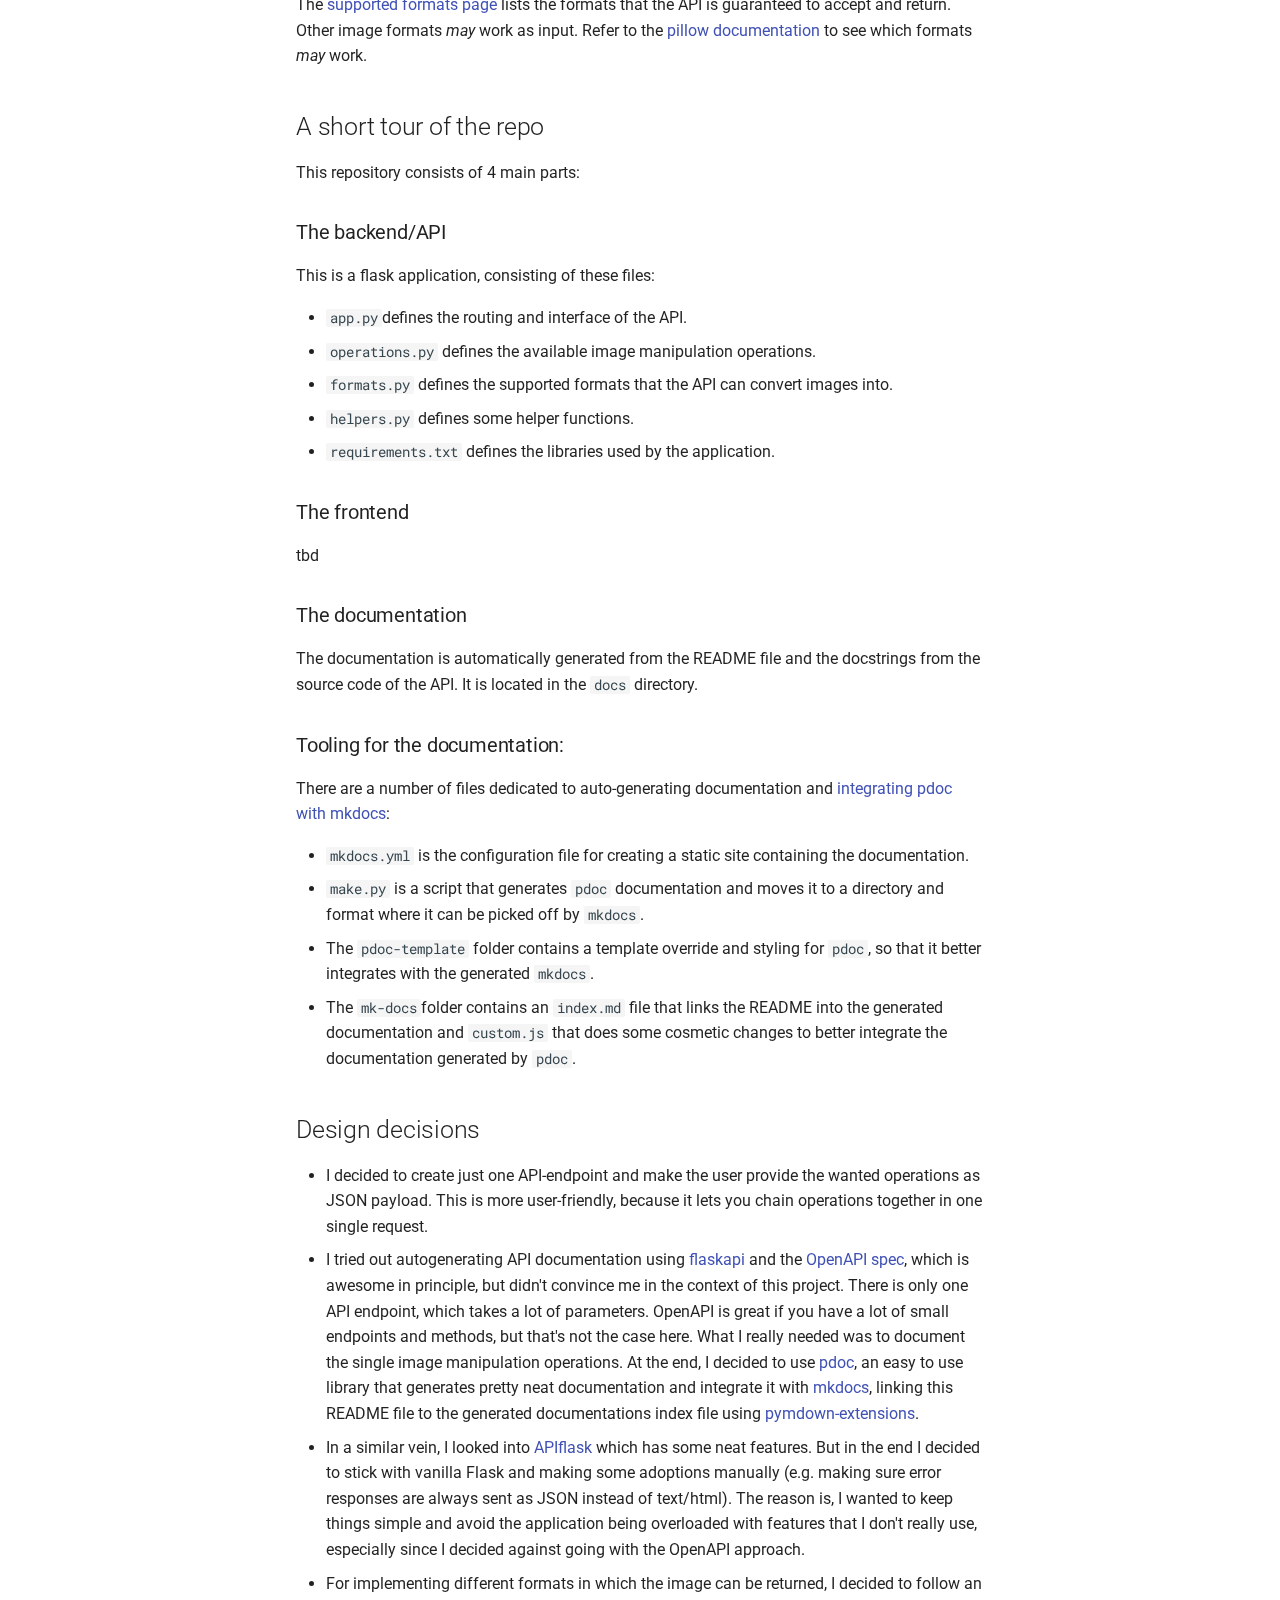
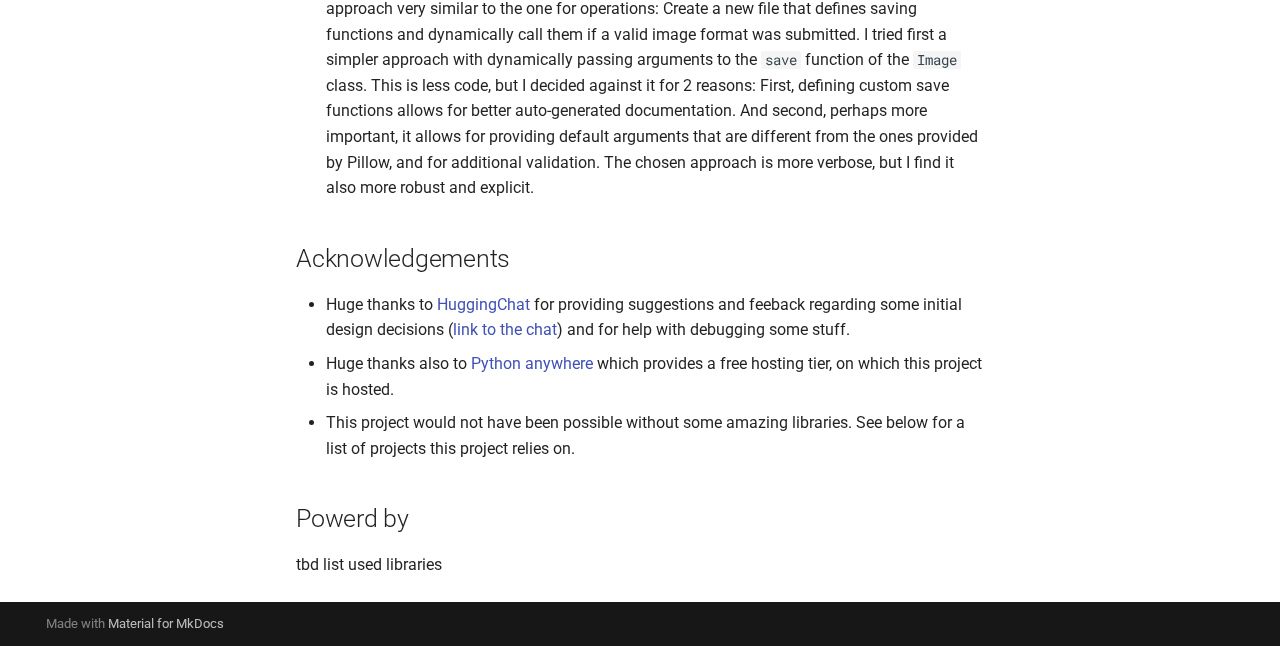
==== commit 814a3b44: "Rebuild the docs." ====
--- a/docs/index.html
+++ b/docs/index.html
@@ -793,8 +793,7 @@
 <h3 id="links">Links</h3>
 <ul>
 <li><a href="https://reinimax.github.io/image-toolkit/">Documentation is hosted on Github</a></li>
-<li>Backend hosting tbd</li>
-<li>Frendend hosting tbd</li>
+<li><a href="https://reinimax.eu.pythonanywhere.com/image-process">Backend</a> and <a href="https://reinimax.eu.pythonanywhere.com/frontend/">Frontend</a> are hosted on <a href="https://www.pythonanywhere.com/">Python Anywhere</a></li>
 </ul>
 <h3 id="installation">Installation</h3>
 <ol>
@@ -804,7 +803,9 @@
 </ol>
 <p>Note: You can exit the virtual environment by typing <code>deactivate</code>. <a href="https://packaging.python.org/en/latest/guides/installing-using-pip-and-virtual-environments/">Learn more about virtual environments and package installation</a>.</p>
 <h3 id="run-the-service-locally">Run the service locally</h3>
-<p>Activate the virtual environment and type <code>flask run</code>.</p>
+<p>Activate the virtual environment and type <code>flask run</code>. If you want to use the frontend locally, you need to set up an additional local server 
+(for development, I used the excellent <a href="https://marketplace.visualstudio.com/items?itemName=ritwickdey.LiveServer">LiveServer</a> VSCode extension) and change the 
+<code>BASE_URL</code>constant in <code>frontend/script.js</code> to point to Flasks local server.</p>
 <h3 id="self-host-the-service">(Self-) Host the service</h3>
 <p>tbd. Refer to <a href="https://flask.palletsprojects.com/en/3.0.x/deploying/">Flask's documentation for deploying to production</a>.</p>
 <h3 id="usage">Usage</h3>
@@ -914,6 +915,7 @@
 <ul>
 <li>Huge thanks to <a href="https://huggingface.co/chat/">HuggingChat</a> for providing suggestions and feeback regarding some initial design decisions (<a href="https://hf.co/chat/r/Oqo8rfK">link to the chat</a>)
 and for help with debugging some stuff.</li>
+<li>Huge thanks also to <a href="https://www.pythonanywhere.com/">Python anywhere</a> which provides a free hosting tier, on which this project is hosted.</li>
 <li>This project would not have been possible without some amazing libraries. See below for a list of projects this project relies on.</li>
 </ul>
 <h2 id="powerd-by">Powerd by</h2>
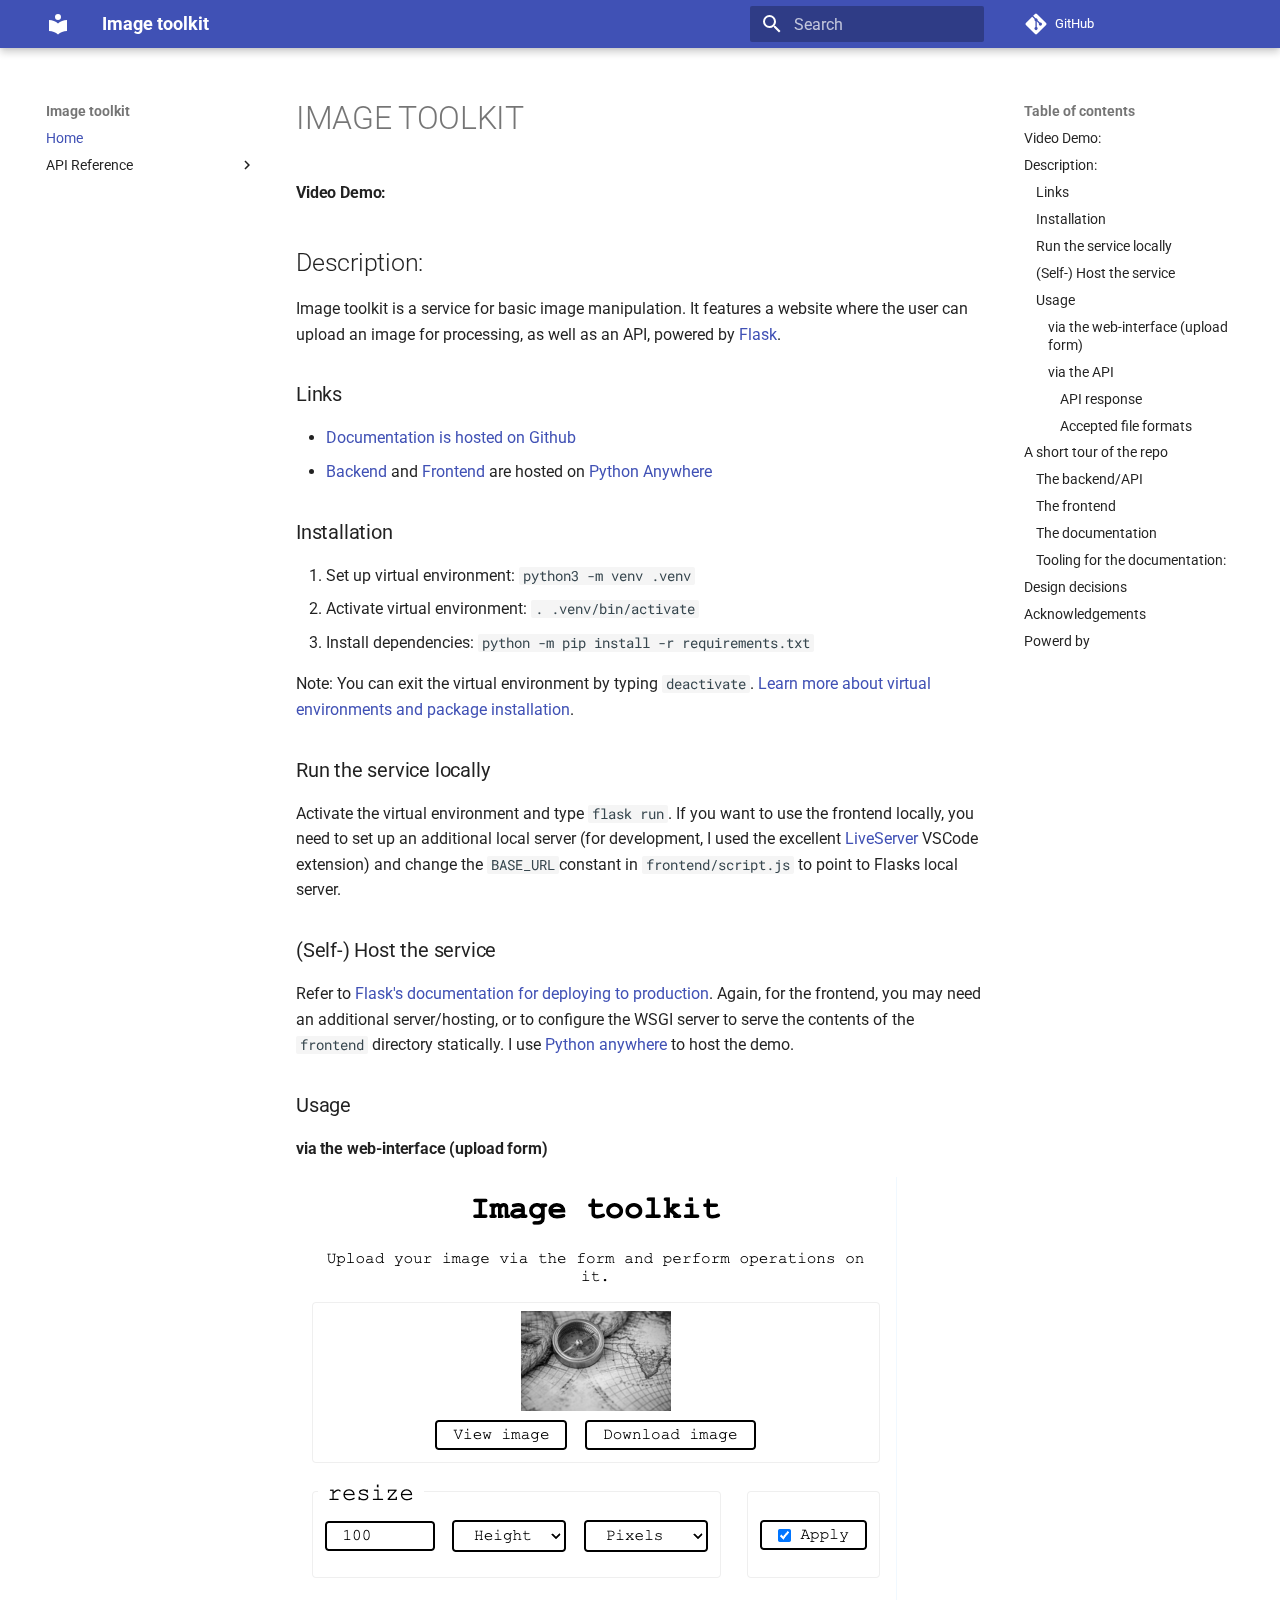
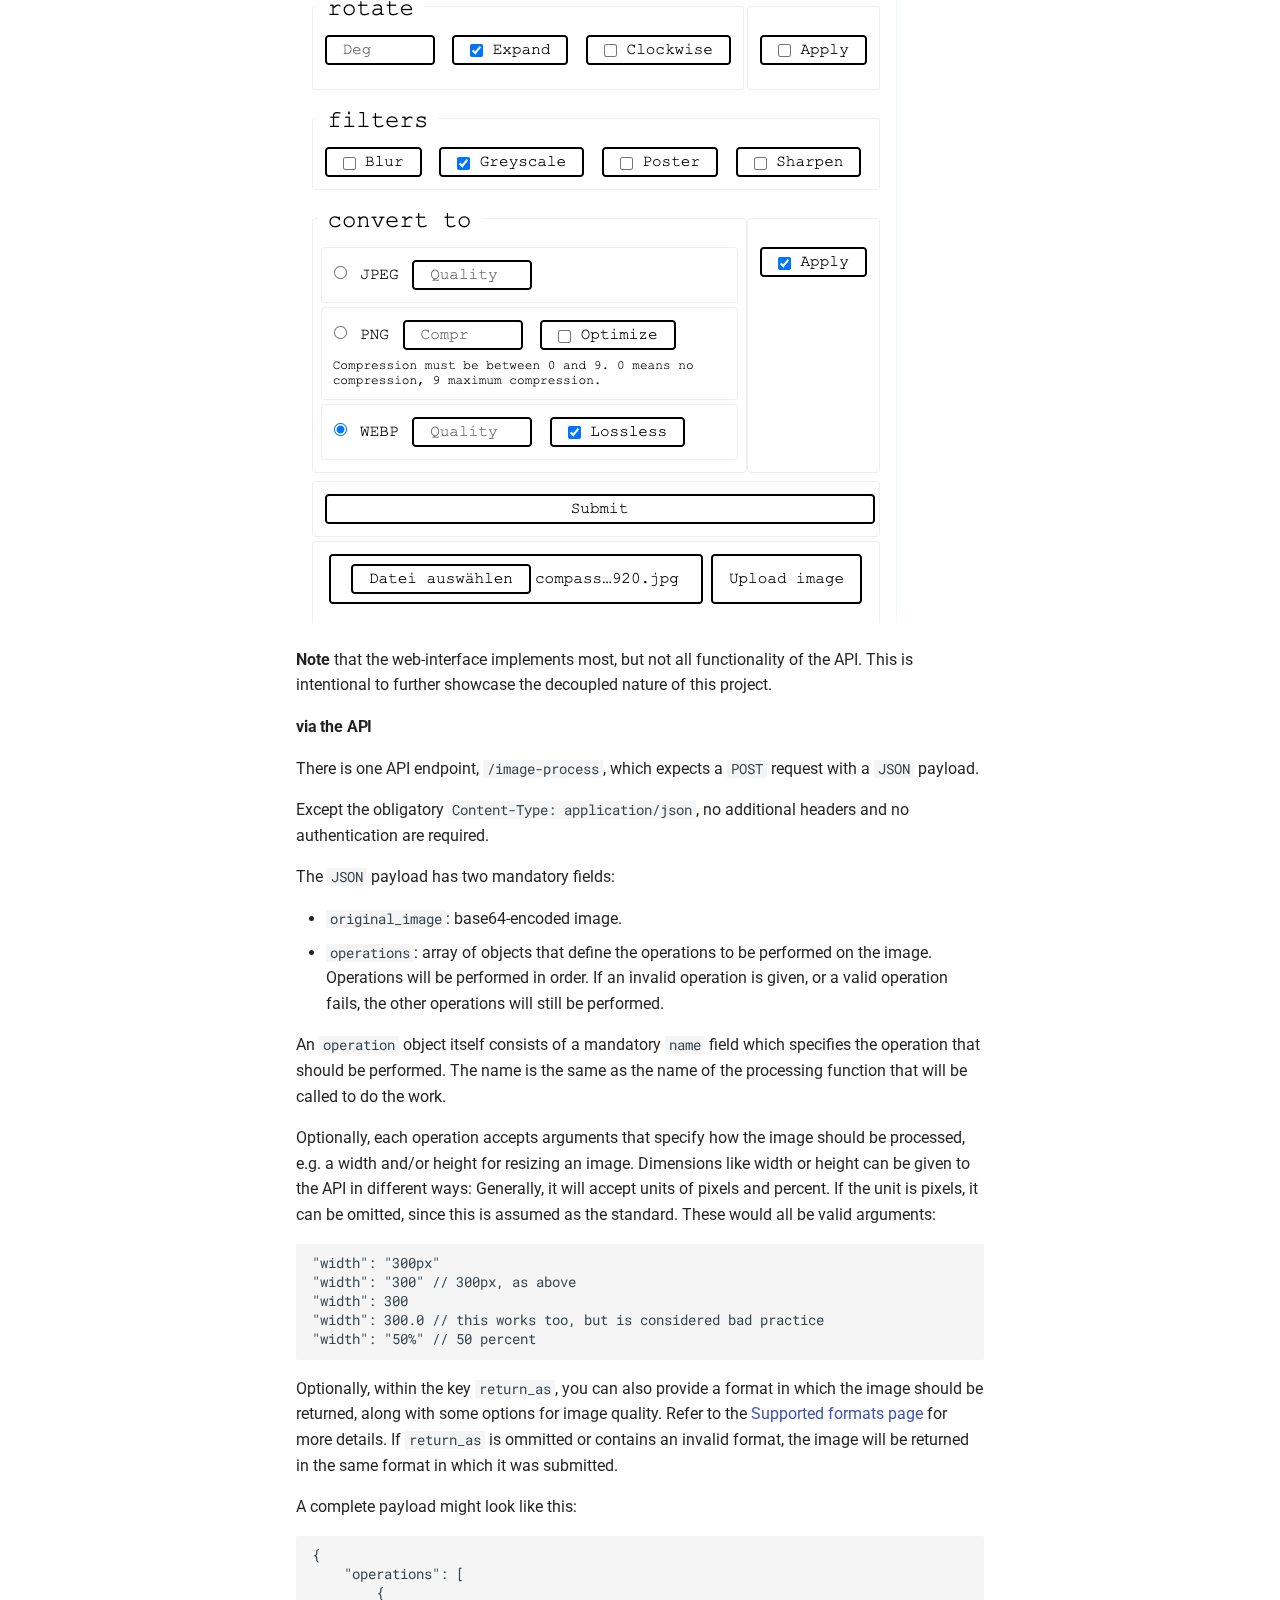
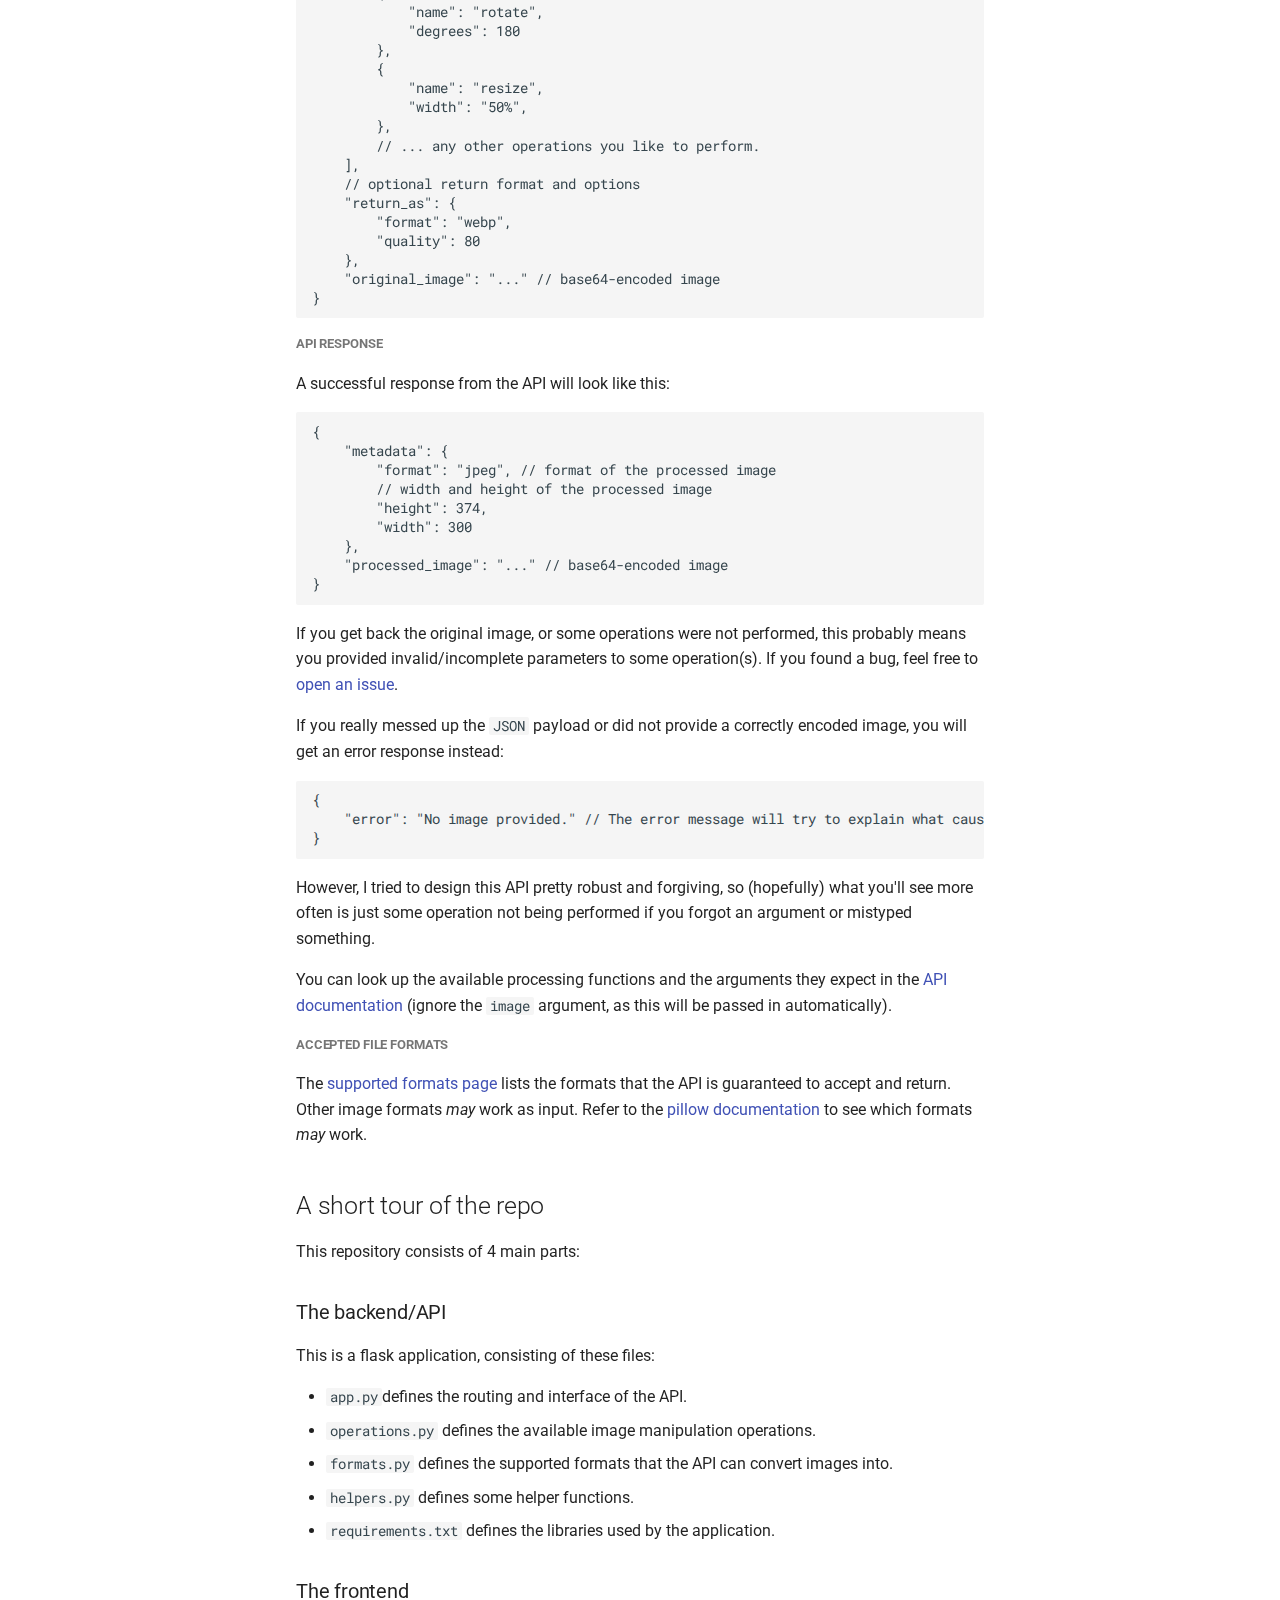
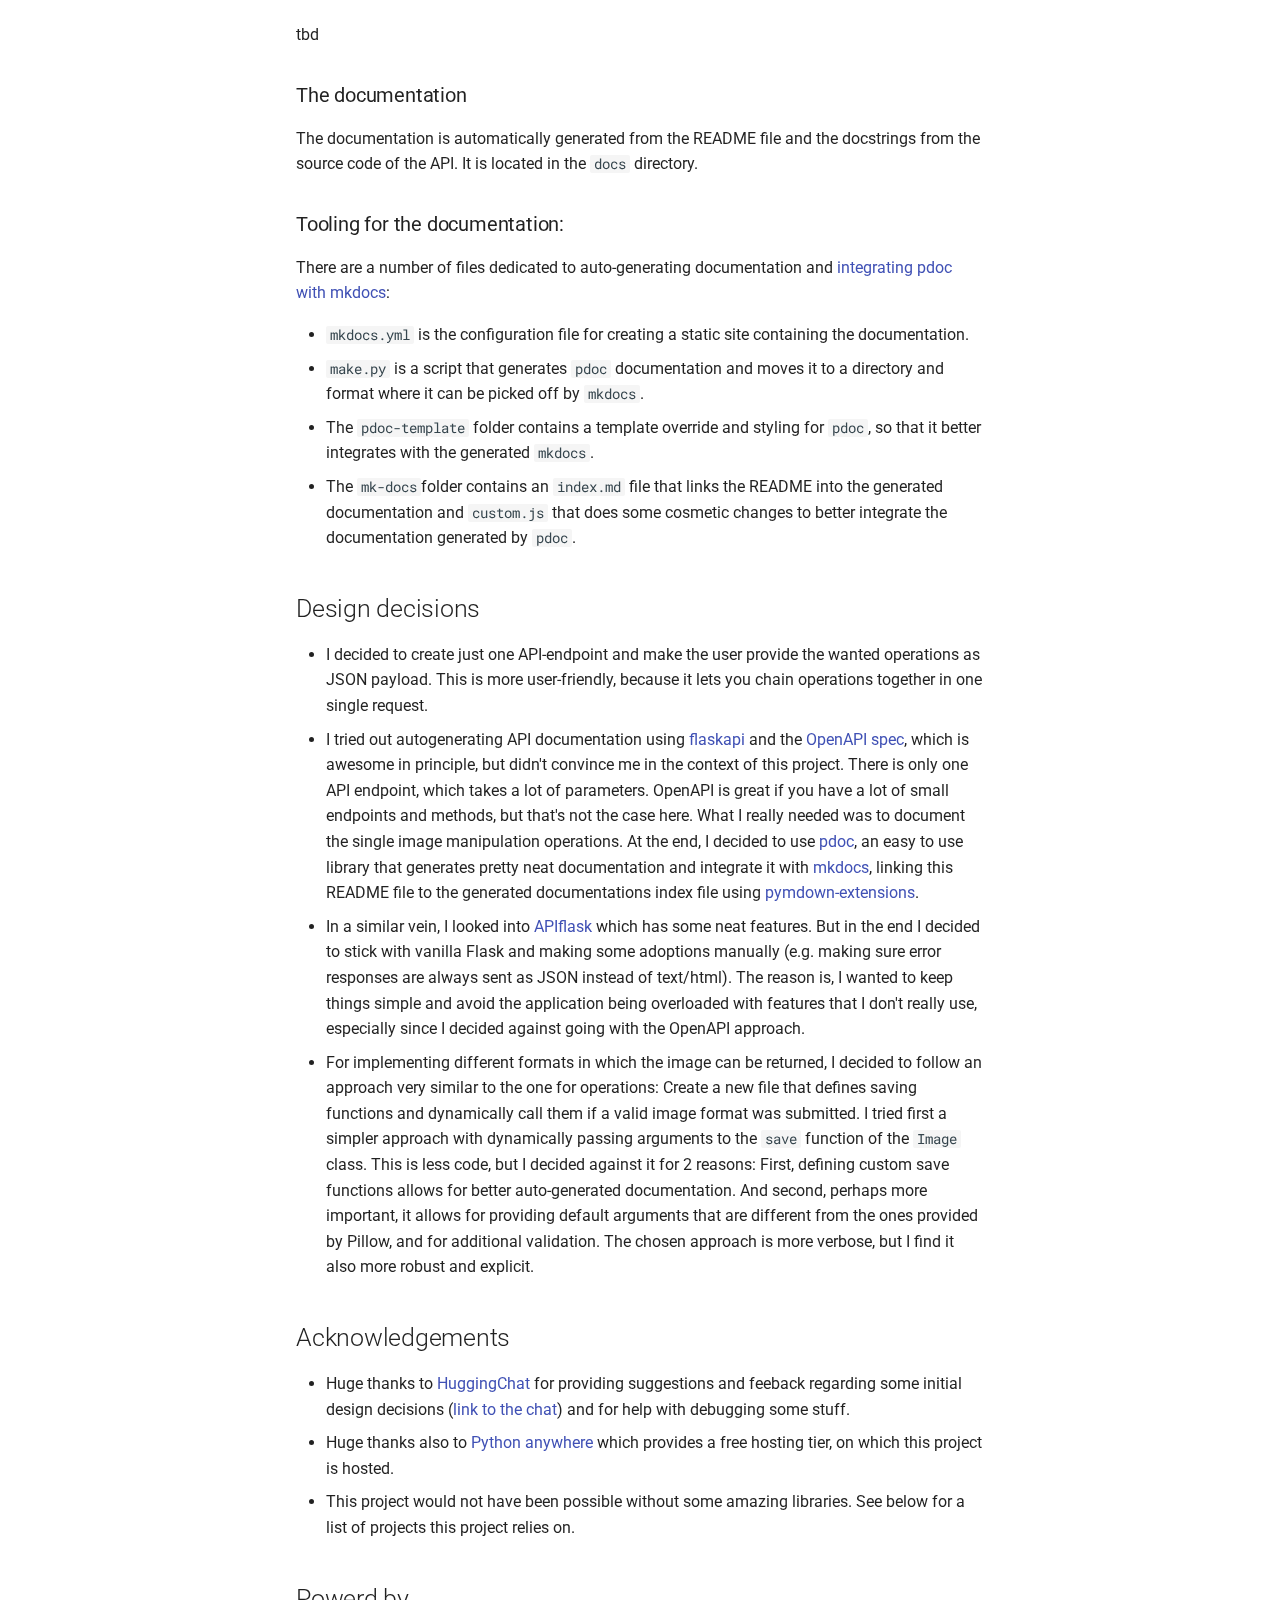
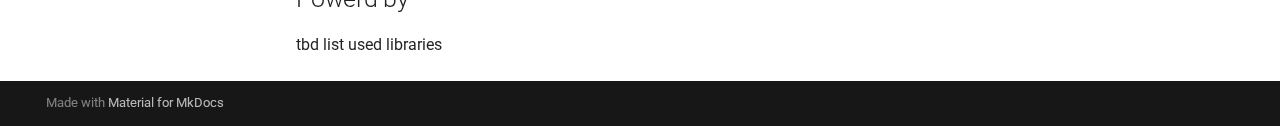
==== commit 94a09b87: "Rebuild the docs." ====
--- a/docs/index.html
+++ b/docs/index.html
@@ -807,10 +807,11 @@
 (for development, I used the excellent <a href="https://marketplace.visualstudio.com/items?itemName=ritwickdey.LiveServer">LiveServer</a> VSCode extension) and change the 
 <code>BASE_URL</code>constant in <code>frontend/script.js</code> to point to Flasks local server.</p>
 <h3 id="self-host-the-service">(Self-) Host the service</h3>
-<p>tbd. Refer to <a href="https://flask.palletsprojects.com/en/3.0.x/deploying/">Flask's documentation for deploying to production</a>.</p>
+<p>Refer to <a href="https://flask.palletsprojects.com/en/3.0.x/deploying/">Flask's documentation for deploying to production</a>. Again, for the frontend, you may need an additional server/hosting,
+or to configure the WSGI server to serve the contents of the <code>frontend</code> directory statically. I use <a href="https://www.pythonanywhere.com/">Python anywhere</a> to host the demo.</p>
 <h3 id="usage">Usage</h3>
 <h4 id="via-the-web-interface-upload-form">via the web-interface (upload form)</h4>
-<p>tbd</p>
+<p><img alt="Screenshot" src="screenshot.png" /></p>
 <p><strong>Note</strong> that the web-interface implements most, but not all functionality of the API. This is intentional to further showcase the decoupled nature of this project.</p>
 <h4 id="via-the-api">via the API</h4>
 <p>There is one API endpoint, <code>/image-process</code>, which expects a <code>POST</code> request with a <code>JSON</code> payload.</p>
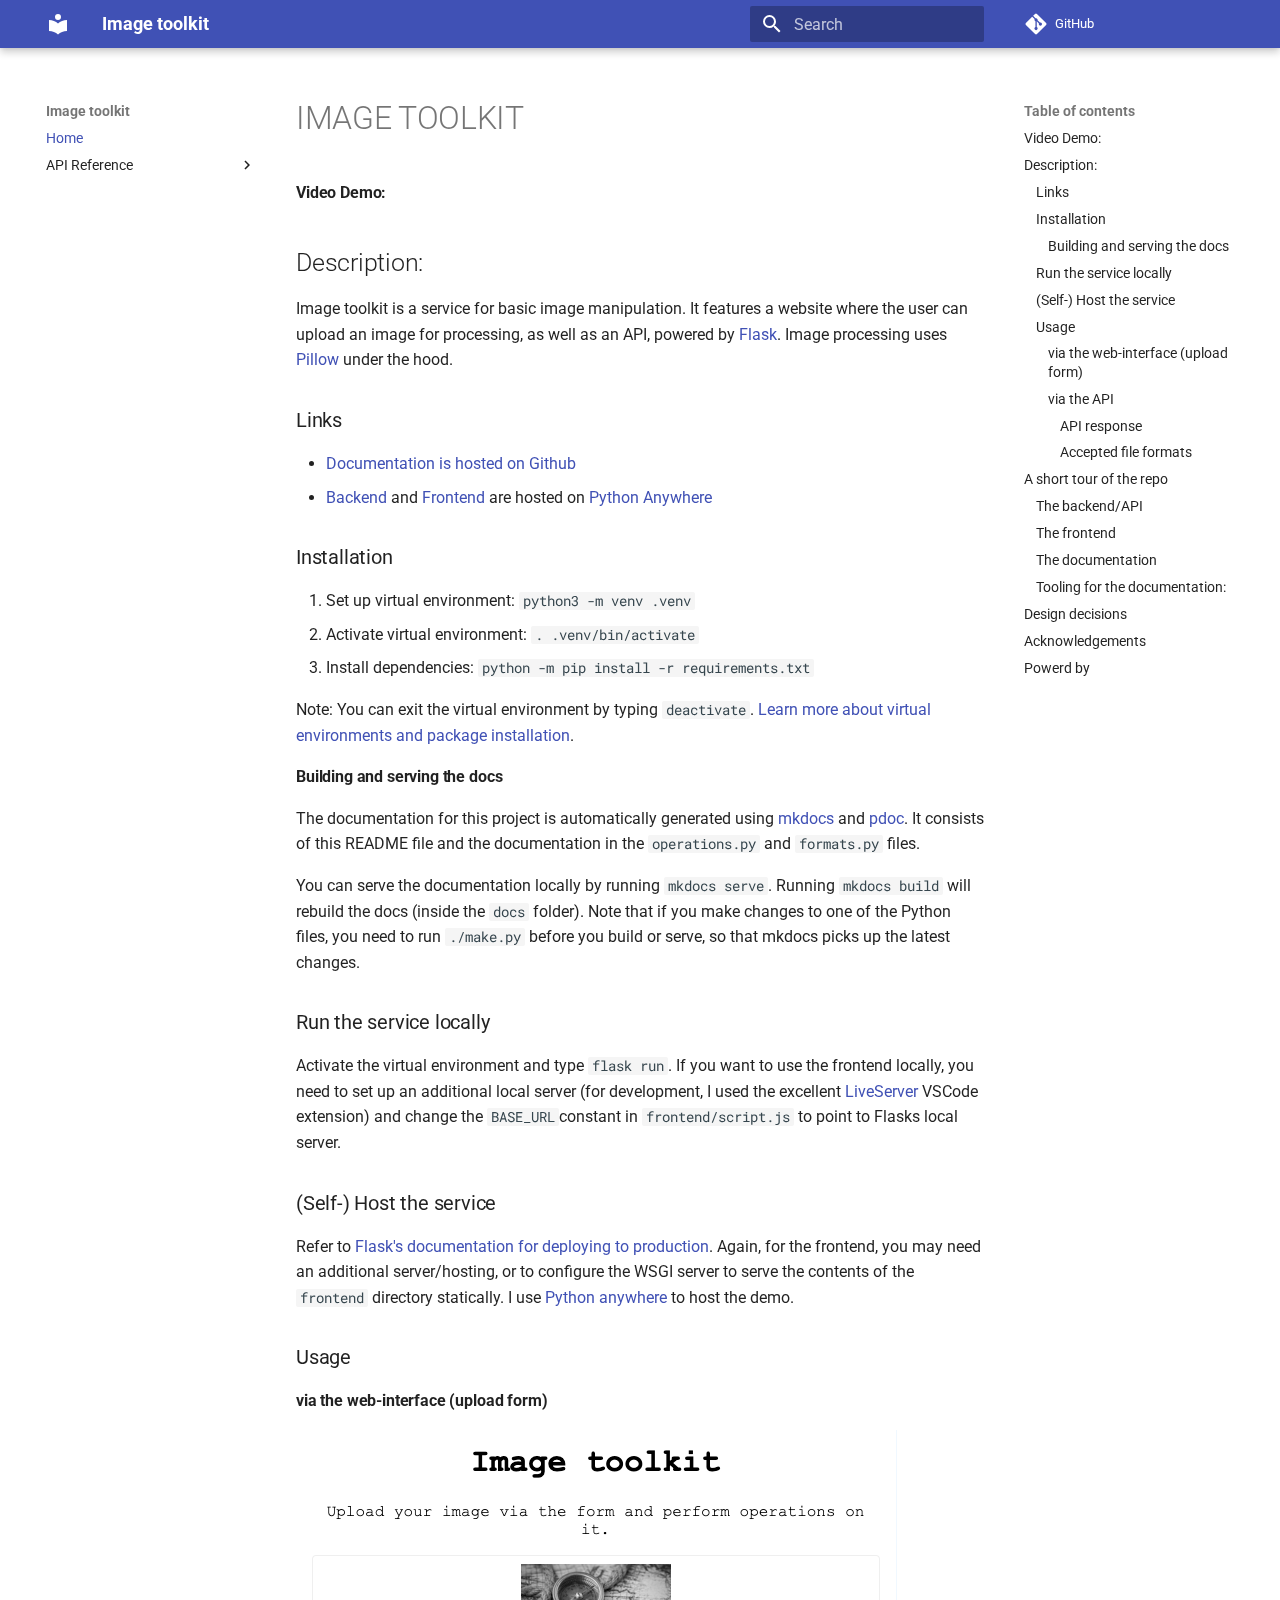
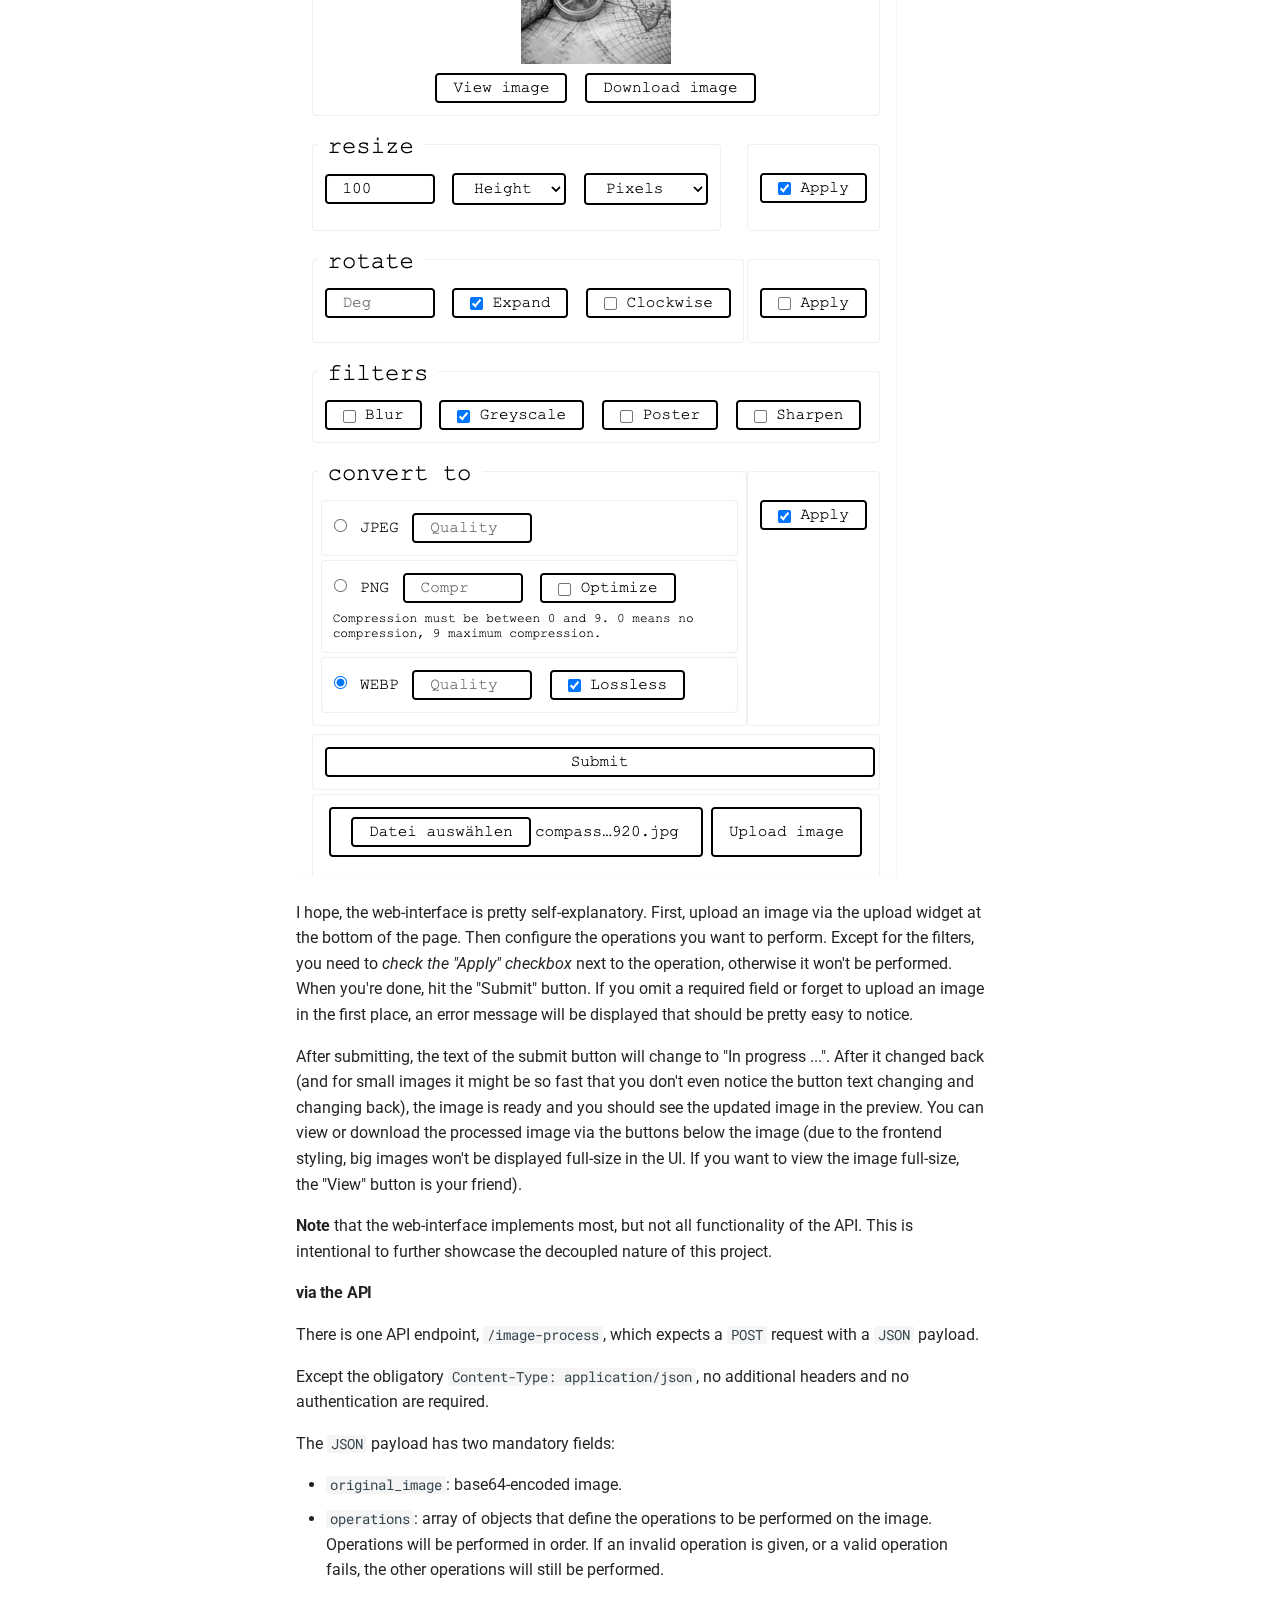
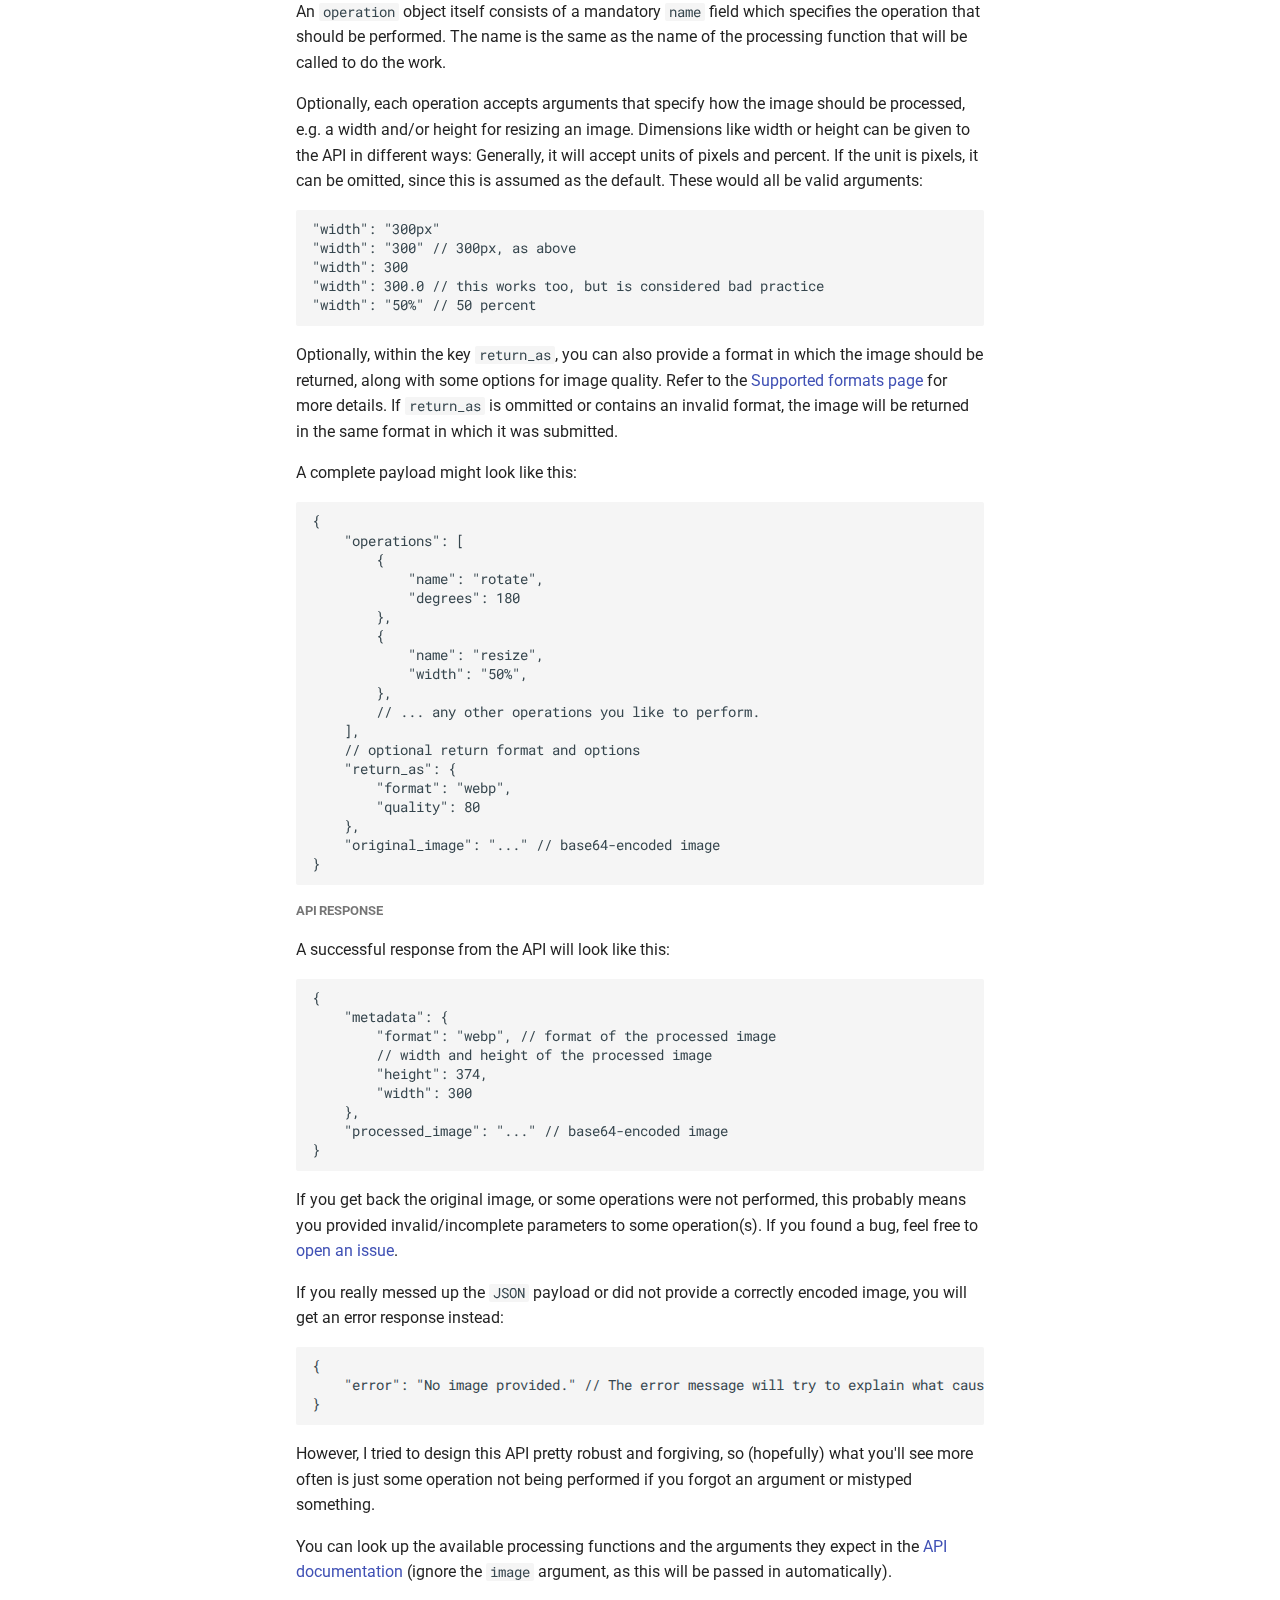
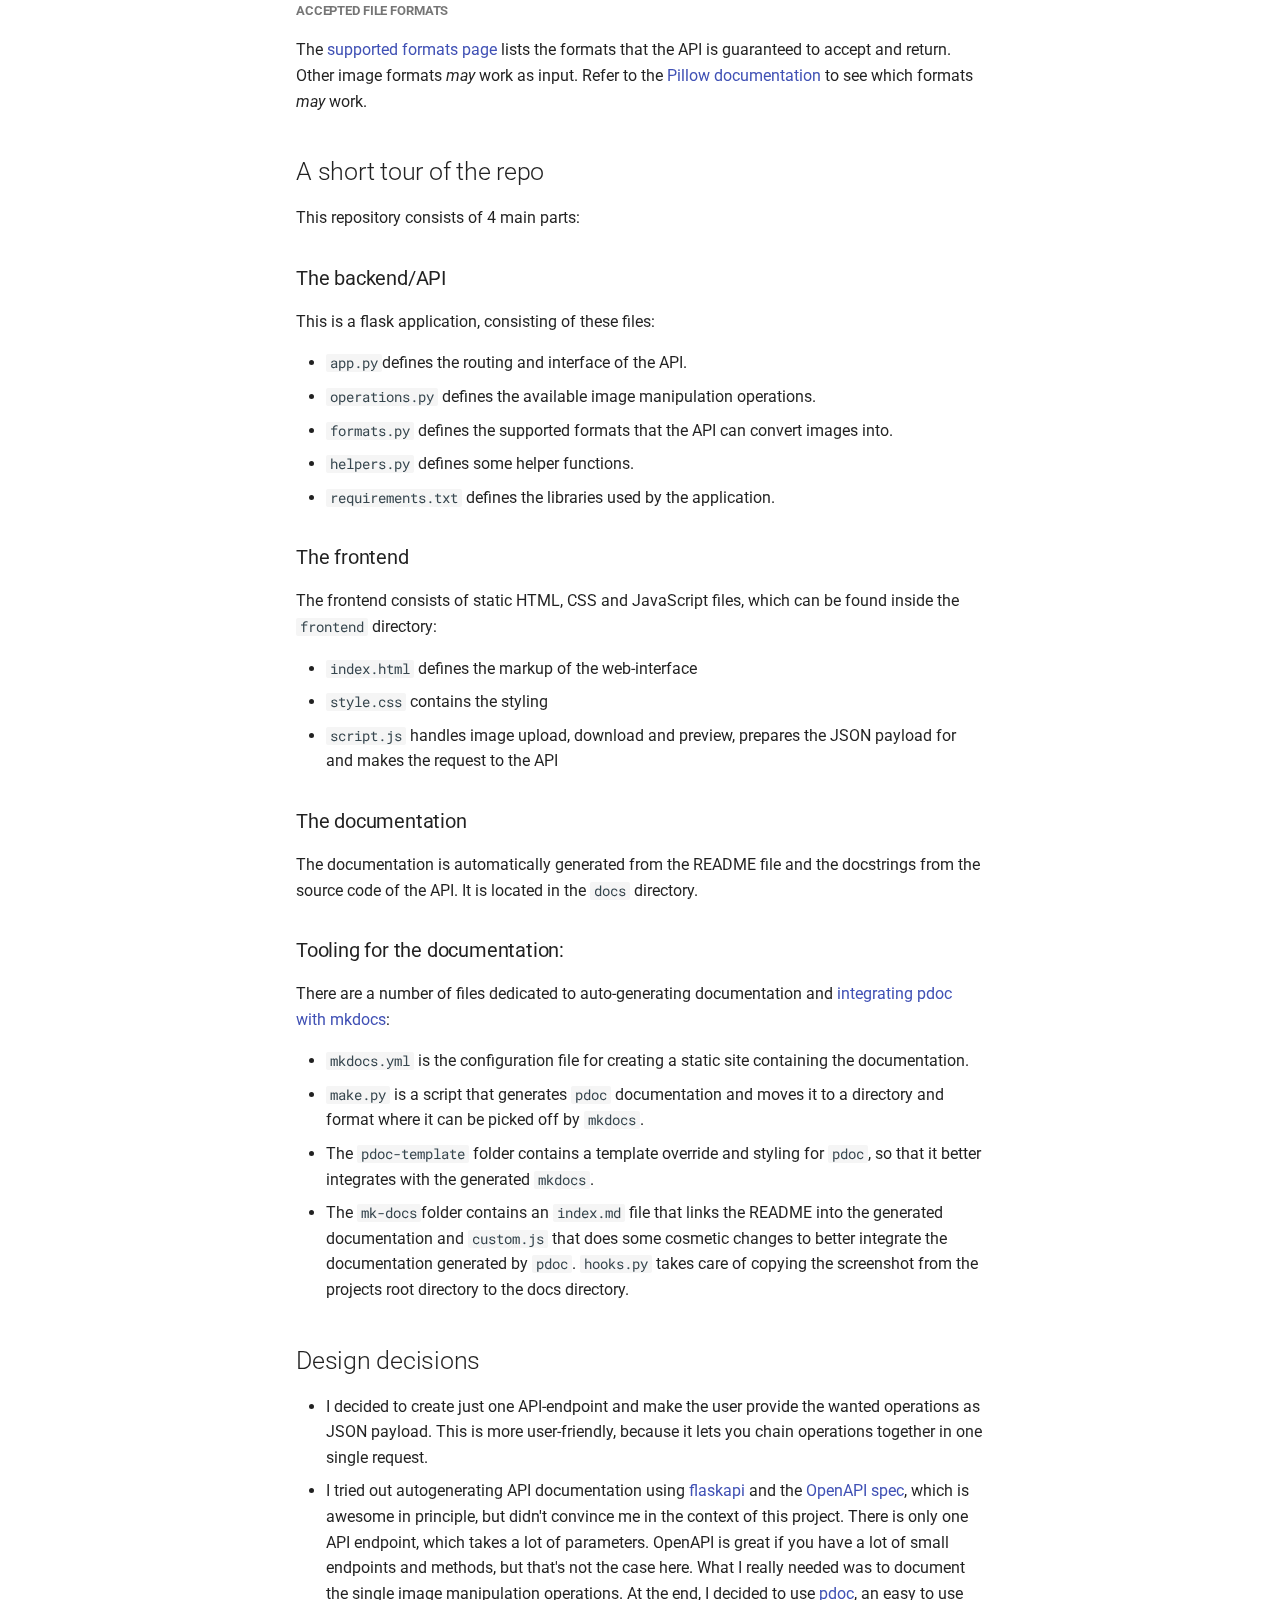
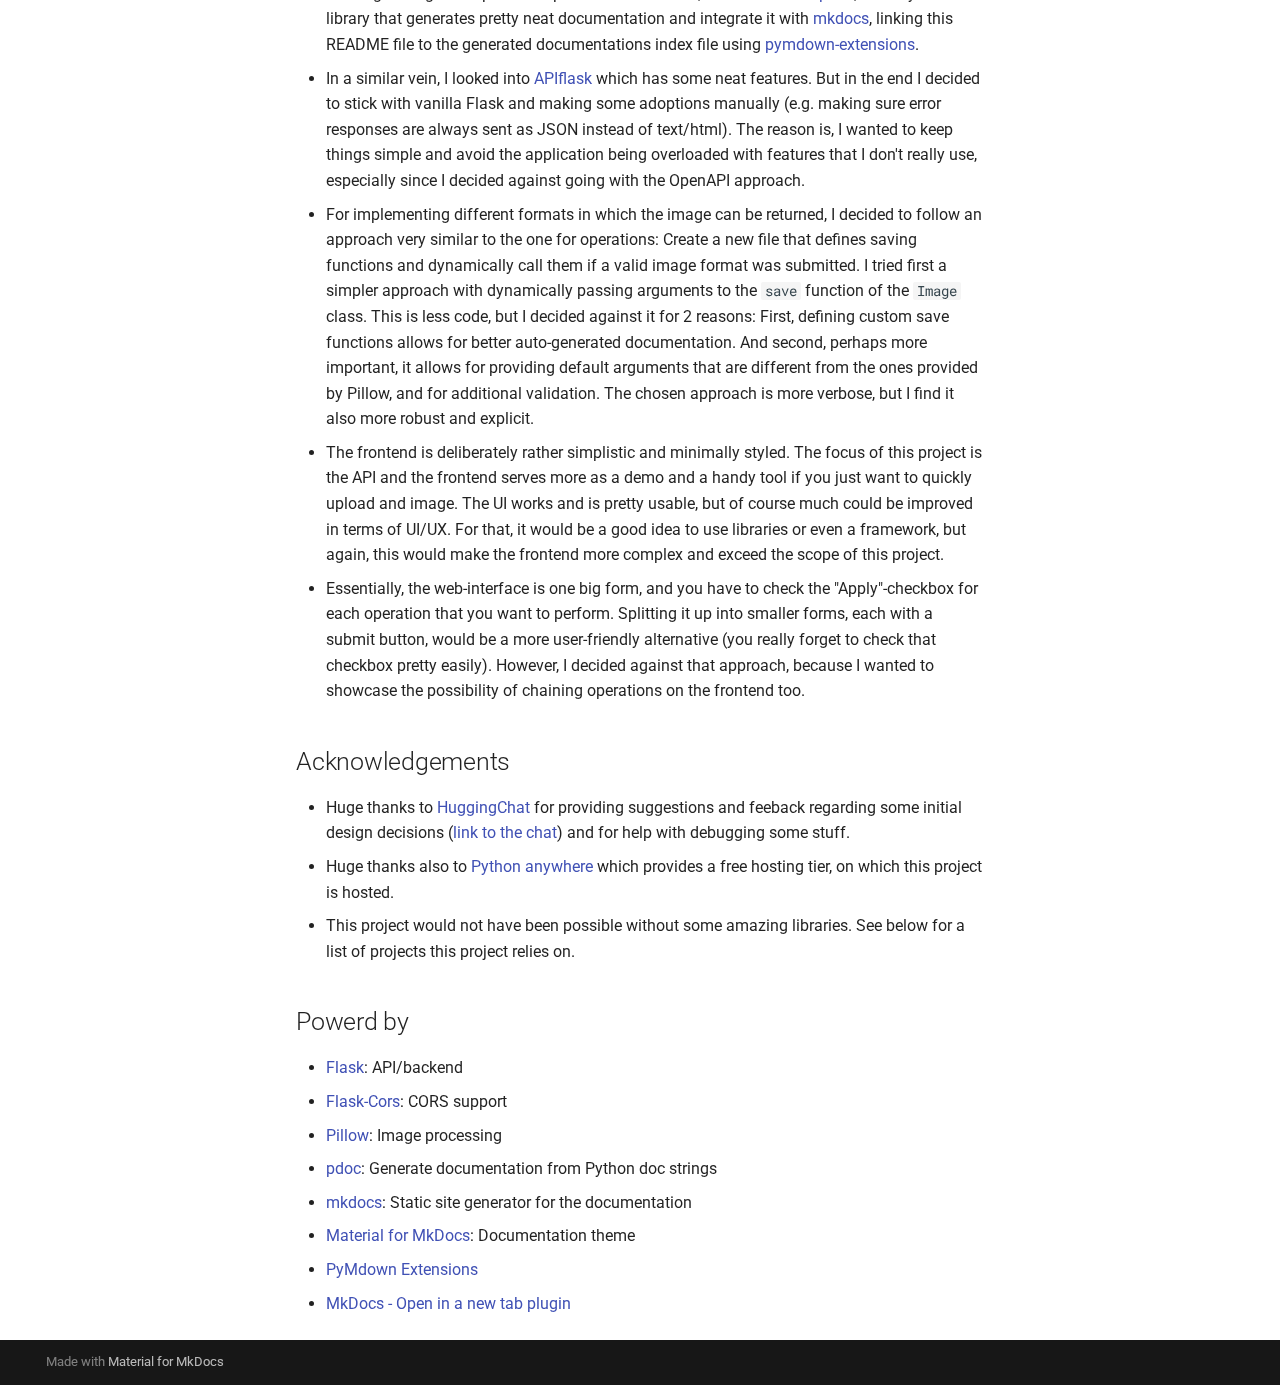
==== commit 4e60cb4d: "Rebuild the docs." ====
--- a/docs/index.html
+++ b/docs/index.html
@@ -295,6 +295,21 @@
     </span>
   </a>
   
+    <nav class="md-nav" aria-label="Installation">
+      <ul class="md-nav__list">
+        
+          <li class="md-nav__item">
+  <a href="#building-and-serving-the-docs" class="md-nav__link">
+    <span class="md-ellipsis">
+      Building and serving the docs
+    </span>
+  </a>
+  
+</li>
+        
+      </ul>
+    </nav>
+  
 </li>
         
           <li class="md-nav__item">
@@ -608,6 +623,21 @@
     </span>
   </a>
   
+    <nav class="md-nav" aria-label="Installation">
+      <ul class="md-nav__list">
+        
+          <li class="md-nav__item">
+  <a href="#building-and-serving-the-docs" class="md-nav__link">
+    <span class="md-ellipsis">
+      Building and serving the docs
+    </span>
+  </a>
+  
+</li>
+        
+      </ul>
+    </nav>
+  
 </li>
         
           <li class="md-nav__item">
@@ -789,7 +819,7 @@
 <h1 id="image-toolkit">IMAGE TOOLKIT</h1>
 <h4 id="video-demo">Video Demo:  <URL HERE></h4>
 <h2 id="description">Description:</h2>
-<p>Image toolkit  is a service for basic image manipulation. It features a website where the user can upload an image for processing, as well as an API, powered by <a href="https://flask.palletsprojects.com/">Flask</a>.</p>
+<p>Image toolkit  is a service for basic image manipulation. It features a website where the user can upload an image for processing, as well as an API, powered by <a href="https://flask.palletsprojects.com/">Flask</a>. Image processing uses <a href="https://python-pillow.org/">Pillow</a> under the hood.</p>
 <h3 id="links">Links</h3>
 <ul>
 <li><a href="https://reinimax.github.io/image-toolkit/">Documentation is hosted on Github</a></li>
@@ -802,6 +832,12 @@
 <li>Install dependencies: <code>python -m pip install -r requirements.txt</code></li>
 </ol>
 <p>Note: You can exit the virtual environment by typing <code>deactivate</code>. <a href="https://packaging.python.org/en/latest/guides/installing-using-pip-and-virtual-environments/">Learn more about virtual environments and package installation</a>.</p>
+<h4 id="building-and-serving-the-docs">Building and serving the docs</h4>
+<p>The documentation for this project is automatically generated using <a href="https://www.mkdocs.org/">mkdocs</a> and <a href="https://pdoc.dev/">pdoc</a>. It consists of this README file and the documentation 
+in the <code>operations.py</code> and <code>formats.py</code> files.</p>
+<p>You can serve the documentation locally by running <code>mkdocs serve</code>.
+Running <code>mkdocs build</code> will rebuild the docs (inside the <code>docs</code> folder).
+Note that if you make changes to one of the Python files, you need to run <code>./make.py</code> before you build or serve, so that mkdocs picks up the latest changes.</p>
 <h3 id="run-the-service-locally">Run the service locally</h3>
 <p>Activate the virtual environment and type <code>flask run</code>. If you want to use the frontend locally, you need to set up an additional local server 
 (for development, I used the excellent <a href="https://marketplace.visualstudio.com/items?itemName=ritwickdey.LiveServer">LiveServer</a> VSCode extension) and change the 
@@ -812,6 +848,9 @@
 <h3 id="usage">Usage</h3>
 <h4 id="via-the-web-interface-upload-form">via the web-interface (upload form)</h4>
 <p><img alt="Screenshot" src="screenshot.png" /></p>
+<p>I hope, the web-interface is pretty self-explanatory. First, upload an image via the upload widget at the bottom of the page. Then configure the operations you want to perform.
+Except for the filters, you need to <em>check the "Apply" checkbox</em> next to the operation, otherwise it won't be performed. When you're done, hit the "Submit" button. If you omit a required field or forget to upload an image in the first place, an error message will be displayed that should be pretty easy to notice.</p>
+<p>After submitting, the text of the submit button will change to "In progress ...". After it changed back (and for small images it might be so fast that you don't even notice the button text changing and changing back), the image is ready and you should see the updated image in the preview. You can view or download the processed image via the buttons below the image (due to the frontend styling, big images won't be displayed full-size in the UI. If you want to view the image full-size, the "View" button is your friend).</p>
 <p><strong>Note</strong> that the web-interface implements most, but not all functionality of the API. This is intentional to further showcase the decoupled nature of this project.</p>
 <h4 id="via-the-api">via the API</h4>
 <p>There is one API endpoint, <code>/image-process</code>, which expects a <code>POST</code> request with a <code>JSON</code> payload.</p>
@@ -824,7 +863,7 @@
 </ul>
 <p>An <code>operation</code> object itself consists of a mandatory <code>name</code> field which specifies the operation that should be performed. The name is the same as the name of the processing function
 that will be called to do the work.</p>
-<p>Optionally, each operation accepts arguments that specify how the image should be processed, e.g. a width and/or height for resizing an image. Dimensions like width or height can be given to the API in different ways: Generally, it will accept units of pixels and percent. If the unit is pixels, it can be omitted, since this is assumed as the standard. These would all be valid arguments:</p>
+<p>Optionally, each operation accepts arguments that specify how the image should be processed, e.g. a width and/or height for resizing an image. Dimensions like width or height can be given to the API in different ways: Generally, it will accept units of pixels and percent. If the unit is pixels, it can be omitted, since this is assumed as the default. These would all be valid arguments:</p>
 <pre><code>&quot;width&quot;: &quot;300px&quot;
 &quot;width&quot;: &quot;300&quot; // 300px, as above
 &quot;width&quot;: 300
@@ -858,7 +897,7 @@
 <p>A successful response from the API will look like this:</p>
 <pre><code>{
     &quot;metadata&quot;: {
-        &quot;format&quot;: &quot;jpeg&quot;, // format of the processed image
+        &quot;format&quot;: &quot;webp&quot;, // format of the processed image
         // width and height of the processed image
         &quot;height&quot;: 374,
         &quot;width&quot;: 300
@@ -876,7 +915,7 @@
 <p>You can look up the available processing functions and the arguments they expect in the <a href="/api/operations/">API documentation</a> (ignore the <code>image</code> argument, as this will be passed in automatically).</p>
 <h5 id="accepted-file-formats">Accepted file formats</h5>
 <p>The <a href="/api/formats/">supported formats page</a> lists the formats that the API is guaranteed to accept and return. Other image formats <em>may</em> work as input.
-Refer to the <a href="https://pillow.readthedocs.io/en/stable/handbook/image-file-formats.html">pillow documentation</a> to see which formats <em>may</em> work.</p>
+Refer to the <a href="https://pillow.readthedocs.io/en/stable/handbook/image-file-formats.html">Pillow documentation</a> to see which formats <em>may</em> work.</p>
 <h2 id="a-short-tour-of-the-repo">A short tour of the repo</h2>
 <p>This repository consists of 4 main parts:</p>
 <h3 id="the-backendapi">The backend/API</h3>
@@ -889,7 +928,12 @@
 <li><code>requirements.txt</code> defines the libraries used by the application.</li>
 </ul>
 <h3 id="the-frontend">The frontend</h3>
-<p>tbd</p>
+<p>The frontend consists of static HTML, CSS and JavaScript files, which can be found inside the <code>frontend</code> directory:</p>
+<ul>
+<li><code>index.html</code> defines the markup of the web-interface</li>
+<li><code>style.css</code> contains the styling</li>
+<li><code>script.js</code> handles image upload, download and preview, prepares the JSON payload for and makes the request to the API</li>
+</ul>
 <h3 id="the-documentation">The documentation</h3>
 <p>The documentation is automatically generated from the README file and the docstrings from the source code of the API. It is located in the <code>docs</code> directory.</p>
 <h3 id="tooling-for-the-documentation">Tooling for the documentation:</h3>
@@ -898,7 +942,7 @@
 <li><code>mkdocs.yml</code> is the configuration file for creating a static site containing the documentation.</li>
 <li><code>make.py</code> is a script that generates <code>pdoc</code> documentation and moves it to a directory and format where it can be picked off by <code>mkdocs</code>.</li>
 <li>The <code>pdoc-template</code> folder contains a template override and styling for <code>pdoc</code>, so that it better integrates with the generated <code>mkdocs</code>.</li>
-<li>The <code>mk-docs</code>folder contains an <code>index.md</code> file that links the README into the generated documentation and <code>custom.js</code> that does some cosmetic changes to better integrate the documentation generated by <code>pdoc</code>.</li>
+<li>The <code>mk-docs</code>folder contains an <code>index.md</code> file that links the README into the generated documentation and <code>custom.js</code> that does some cosmetic changes to better integrate the documentation generated by <code>pdoc</code>. <code>hooks.py</code> takes care of copying the screenshot from the projects root directory to the docs directory.</li>
 </ul>
 <h2 id="design-decisions">Design decisions</h2>
 <ul>
@@ -911,6 +955,8 @@
 First, defining custom save functions allows for better auto-generated documentation. 
 And second, perhaps more important, it allows for providing default arguments that are different from the ones provided by Pillow, and for additional validation.
 The chosen approach is more verbose, but I find it also more robust and explicit.</li>
+<li>The frontend is deliberately rather simplistic and minimally styled. The focus of this project is the API and the frontend serves more as a demo and a handy tool if you just want to quickly upload and image. The UI works and is pretty usable, but of course much could be improved in terms of UI/UX. For that, it would be a good idea to use libraries or even a framework, but again, this would make the frontend more complex and exceed the scope of this project. </li>
+<li>Essentially, the web-interface is one big form, and you have to check the "Apply"-checkbox for each operation that you want to perform. Splitting it up into smaller forms, each with a submit button, would be a more user-friendly alternative (you really forget to check that checkbox pretty easily). However, I decided against that approach, because I wanted to showcase the possibility of chaining operations on the frontend too.</li>
 </ul>
 <h2 id="acknowledgements">Acknowledgements</h2>
 <ul>
@@ -920,7 +966,16 @@
 <li>This project would not have been possible without some amazing libraries. See below for a list of projects this project relies on.</li>
 </ul>
 <h2 id="powerd-by">Powerd by</h2>
-<p>tbd list used libraries</p>
+<ul>
+<li><a href="https://flask.palletsprojects.com/">Flask</a>: API/backend</li>
+<li><a href="https://github.com/corydolphin/flask-cors">Flask-Cors</a>: CORS support</li>
+<li><a href="https://python-pillow.org/">Pillow</a>: Image processing</li>
+<li><a href="https://pdoc.dev/">pdoc</a>: Generate documentation from Python doc strings</li>
+<li><a href="https://www.mkdocs.org/">mkdocs</a>: Static site generator for the documentation</li>
+<li><a href="https://squidfunk.github.io/mkdocs-material/">Material for MkDocs</a>: Documentation theme</li>
+<li><a href="https://github.com/facelessuser/pymdown-extensions">PyMdown Extensions</a></li>
+<li><a href="https://github.com/JakubAndrysek/mkdocs-open-in-new-tab">MkDocs - Open in a new tab plugin</a></li>
+</ul>
 
 
 
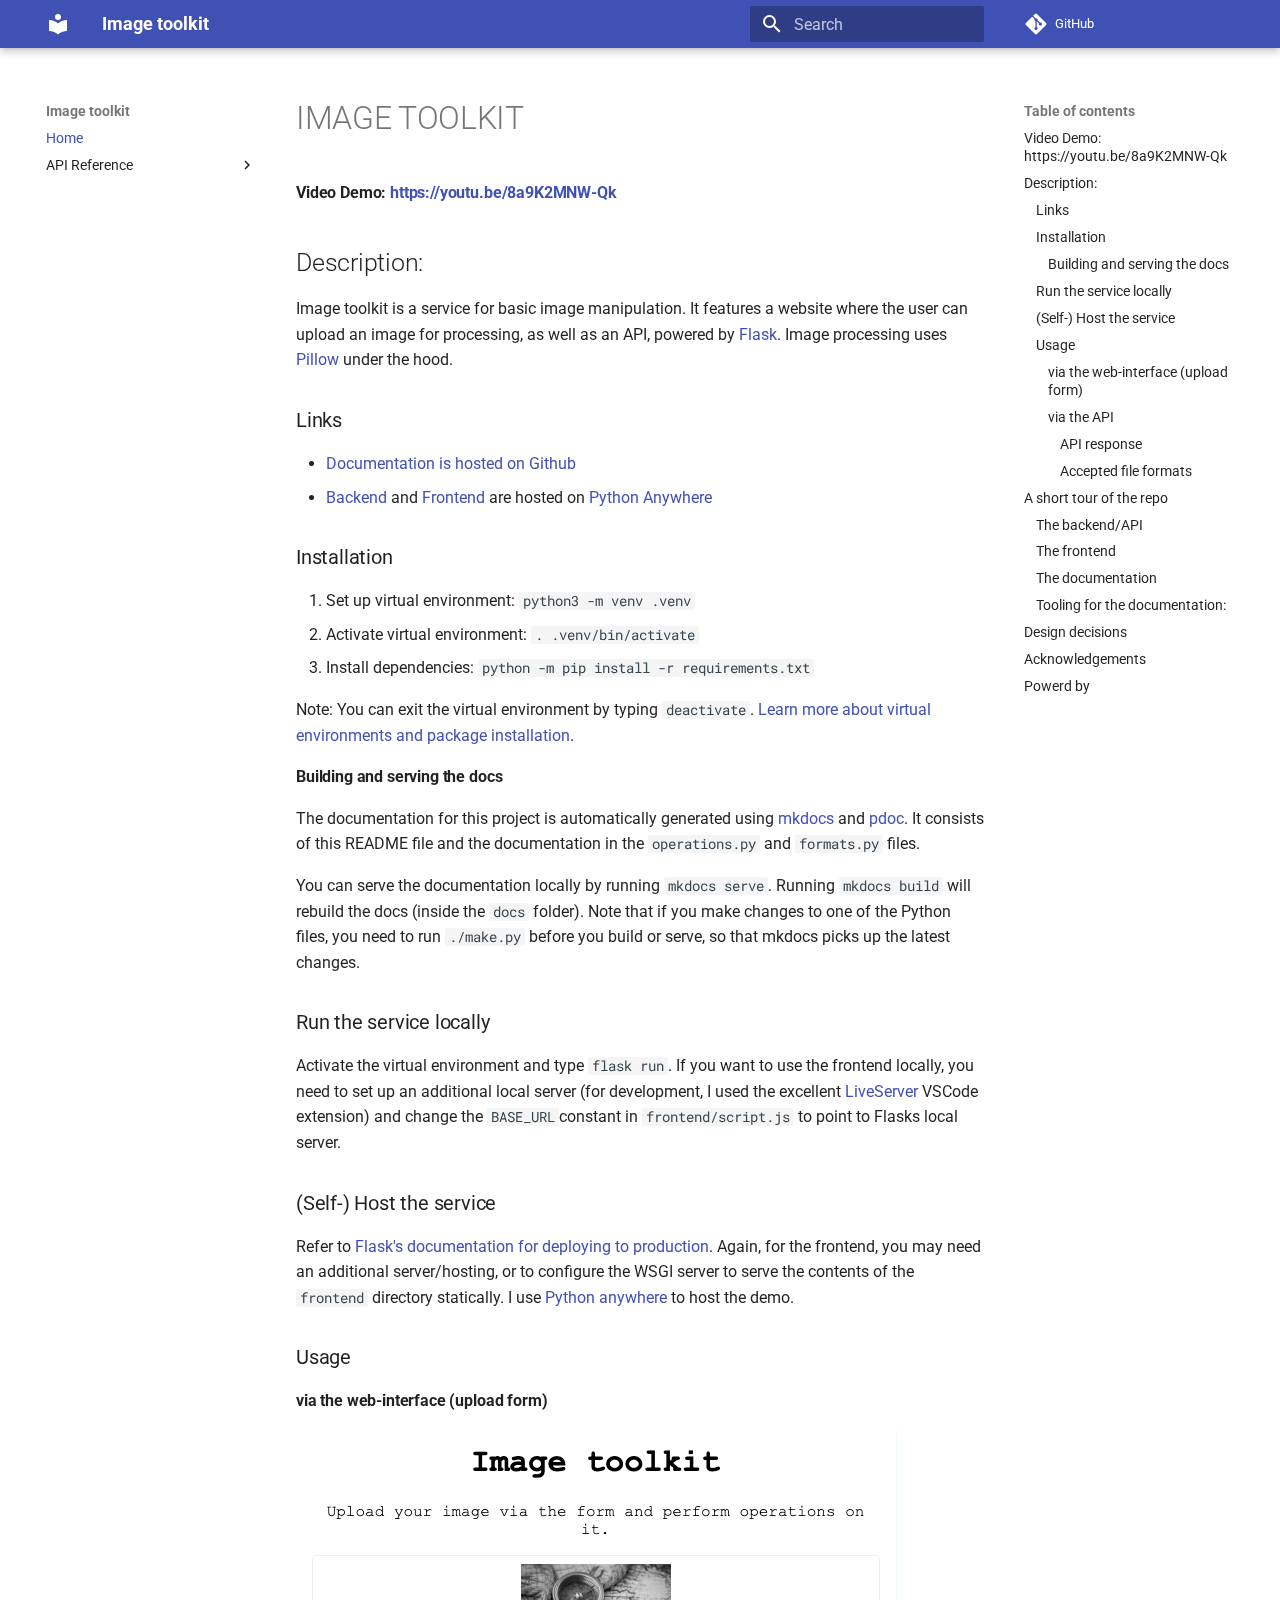
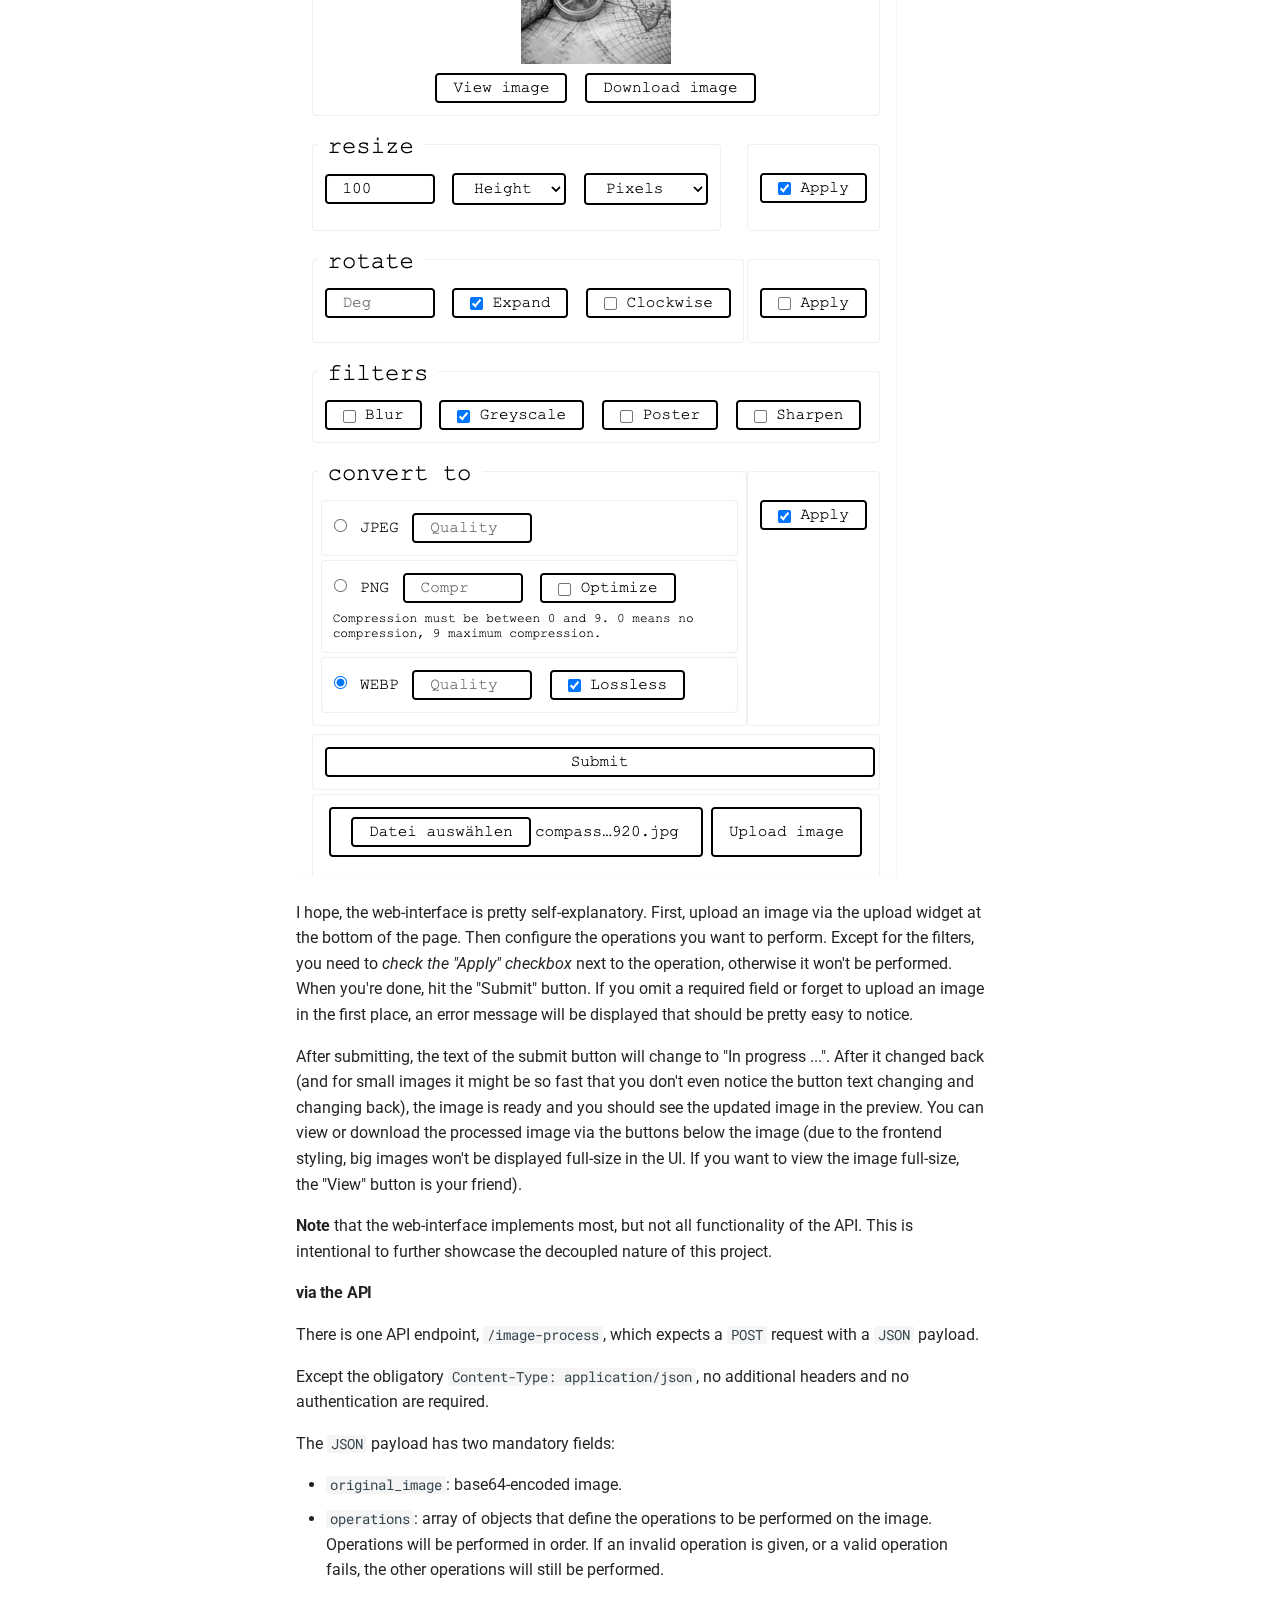
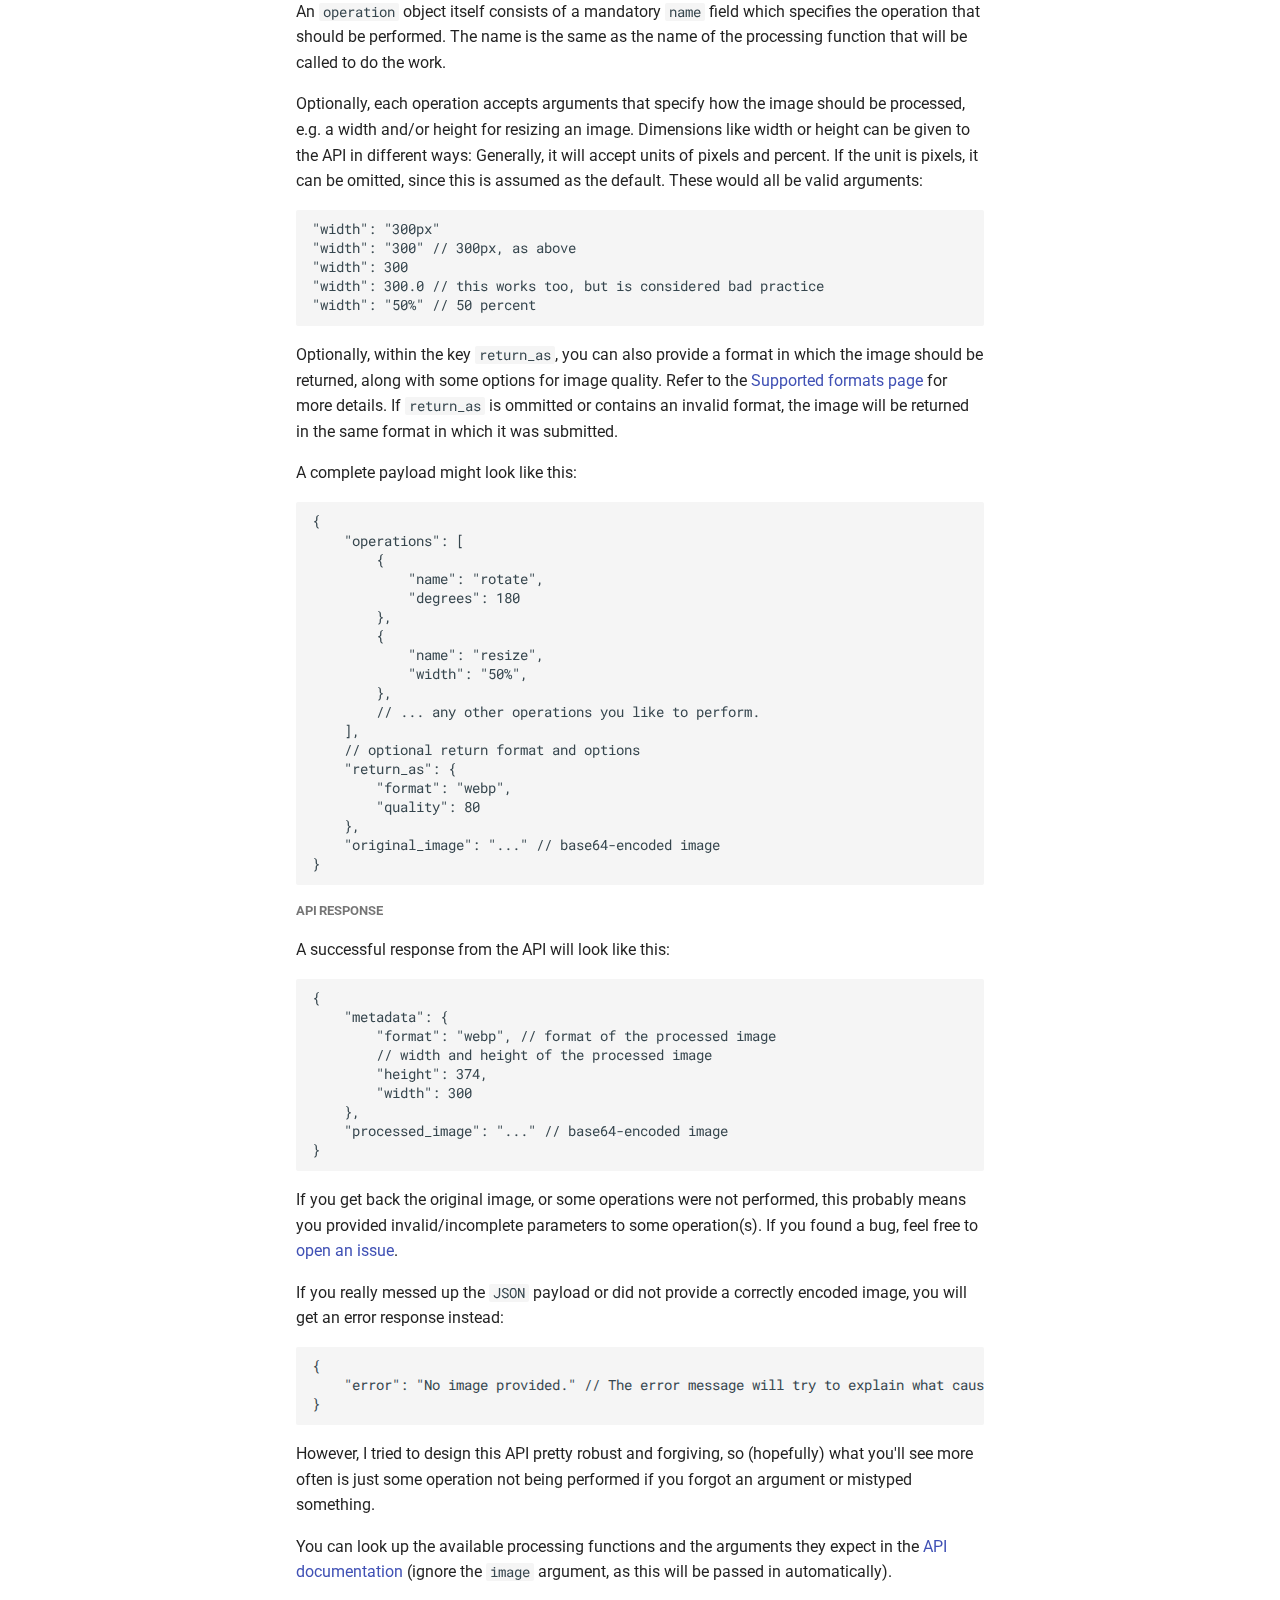
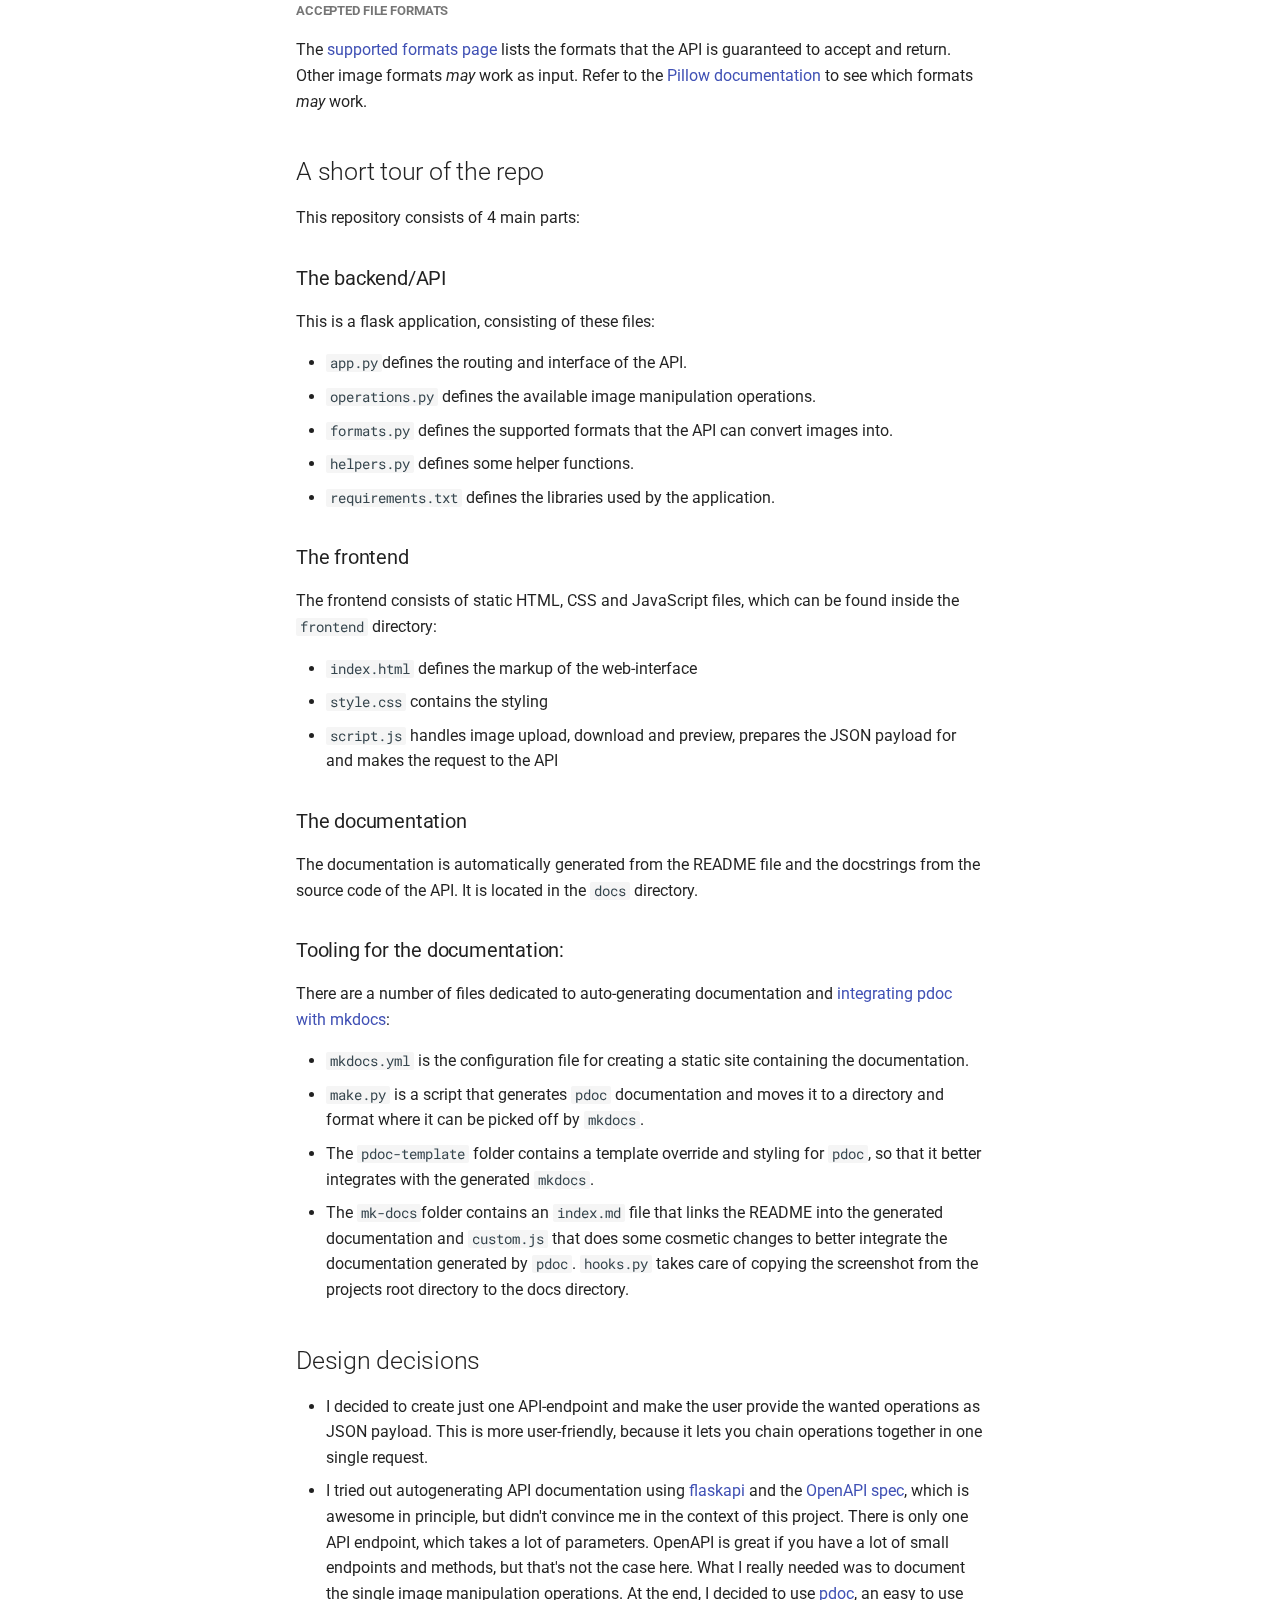
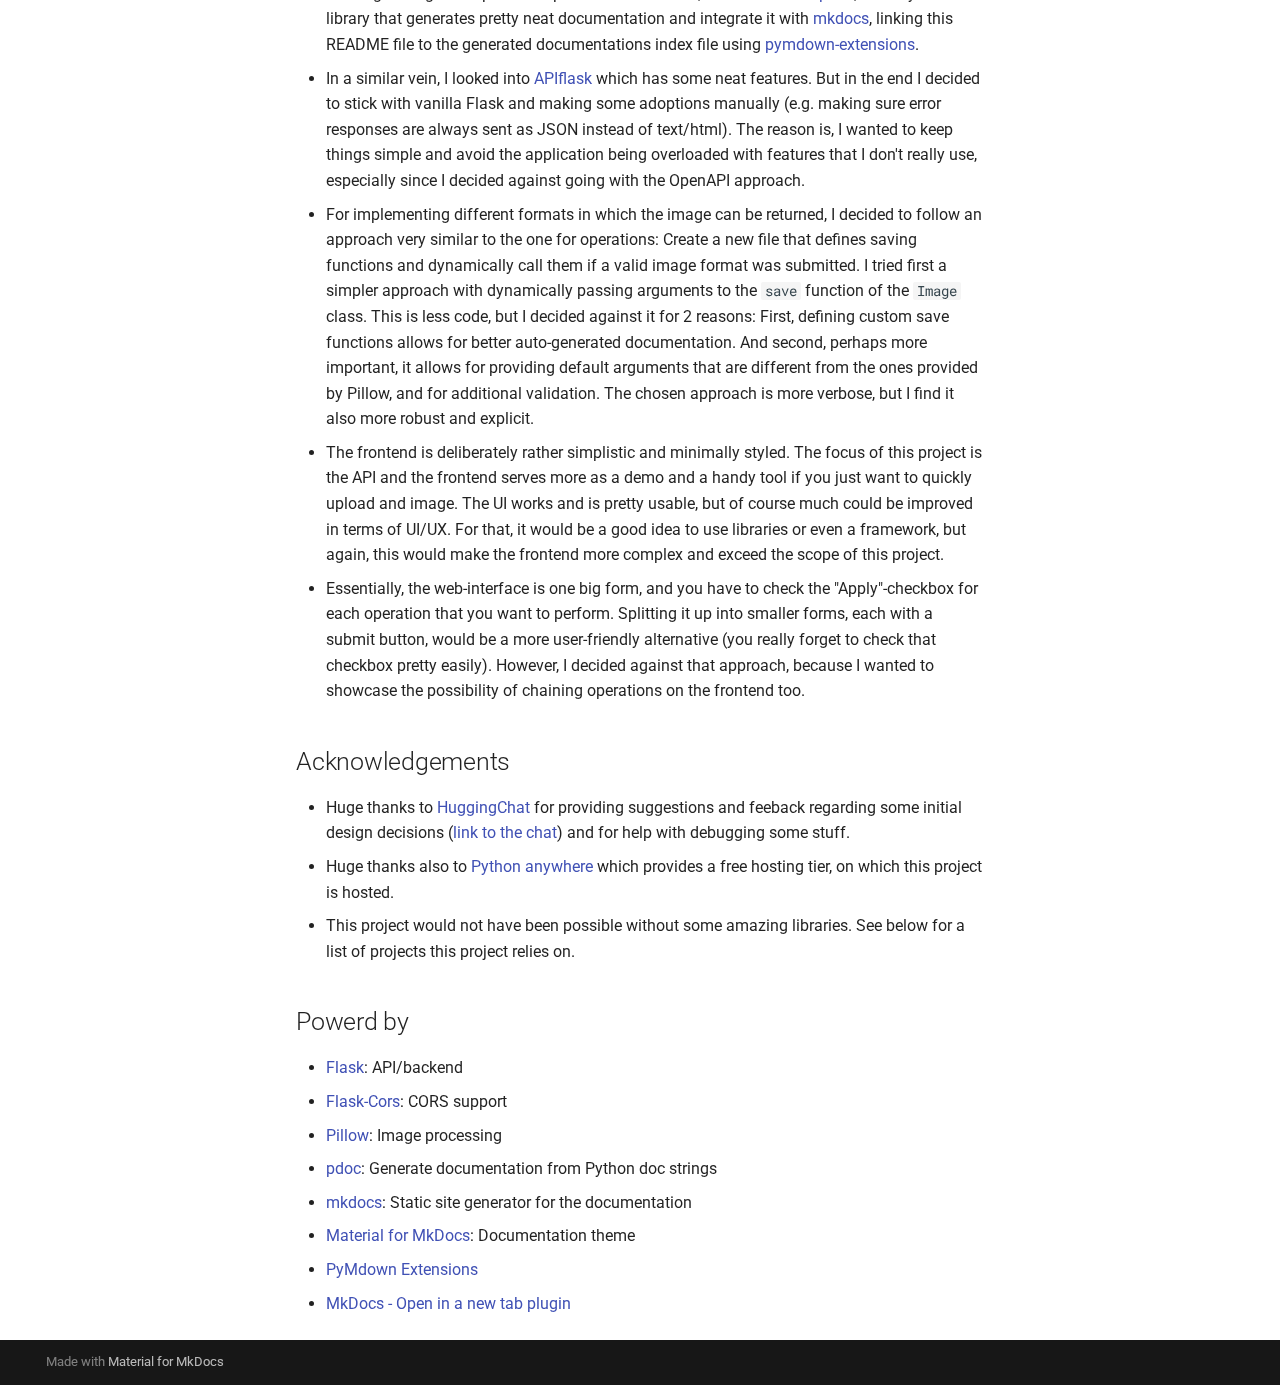
==== commit 93a1536c: "Add video URL and rebuild the docs." ====
--- a/docs/index.html
+++ b/docs/index.html
@@ -261,9 +261,9 @@
     <ul class="md-nav__list" data-md-component="toc" data-md-scrollfix>
       
         <li class="md-nav__item">
-  <a href="#video-demo" class="md-nav__link">
-    <span class="md-ellipsis">
-      Video Demo:  
+  <a href="#video-demo-httpsyoutube8a9k2mnw-qk" class="md-nav__link">
+    <span class="md-ellipsis">
+      Video Demo: https://youtu.be/8a9K2MNW-Qk
     </span>
   </a>
   
@@ -589,9 +589,9 @@
     <ul class="md-nav__list" data-md-component="toc" data-md-scrollfix>
       
         <li class="md-nav__item">
-  <a href="#video-demo" class="md-nav__link">
-    <span class="md-ellipsis">
-      Video Demo:  
+  <a href="#video-demo-httpsyoutube8a9k2mnw-qk" class="md-nav__link">
+    <span class="md-ellipsis">
+      Video Demo: https://youtu.be/8a9K2MNW-Qk
     </span>
   </a>
   
@@ -817,7 +817,7 @@
 
 
 <h1 id="image-toolkit">IMAGE TOOLKIT</h1>
-<h4 id="video-demo">Video Demo:  <URL HERE></h4>
+<h4 id="video-demo-httpsyoutube8a9k2mnw-qk">Video Demo: <a href="https://youtu.be/8a9K2MNW-Qk">https://youtu.be/8a9K2MNW-Qk</a></h4>
 <h2 id="description">Description:</h2>
 <p>Image toolkit  is a service for basic image manipulation. It features a website where the user can upload an image for processing, as well as an API, powered by <a href="https://flask.palletsprojects.com/">Flask</a>. Image processing uses <a href="https://python-pillow.org/">Pillow</a> under the hood.</p>
 <h3 id="links">Links</h3>
